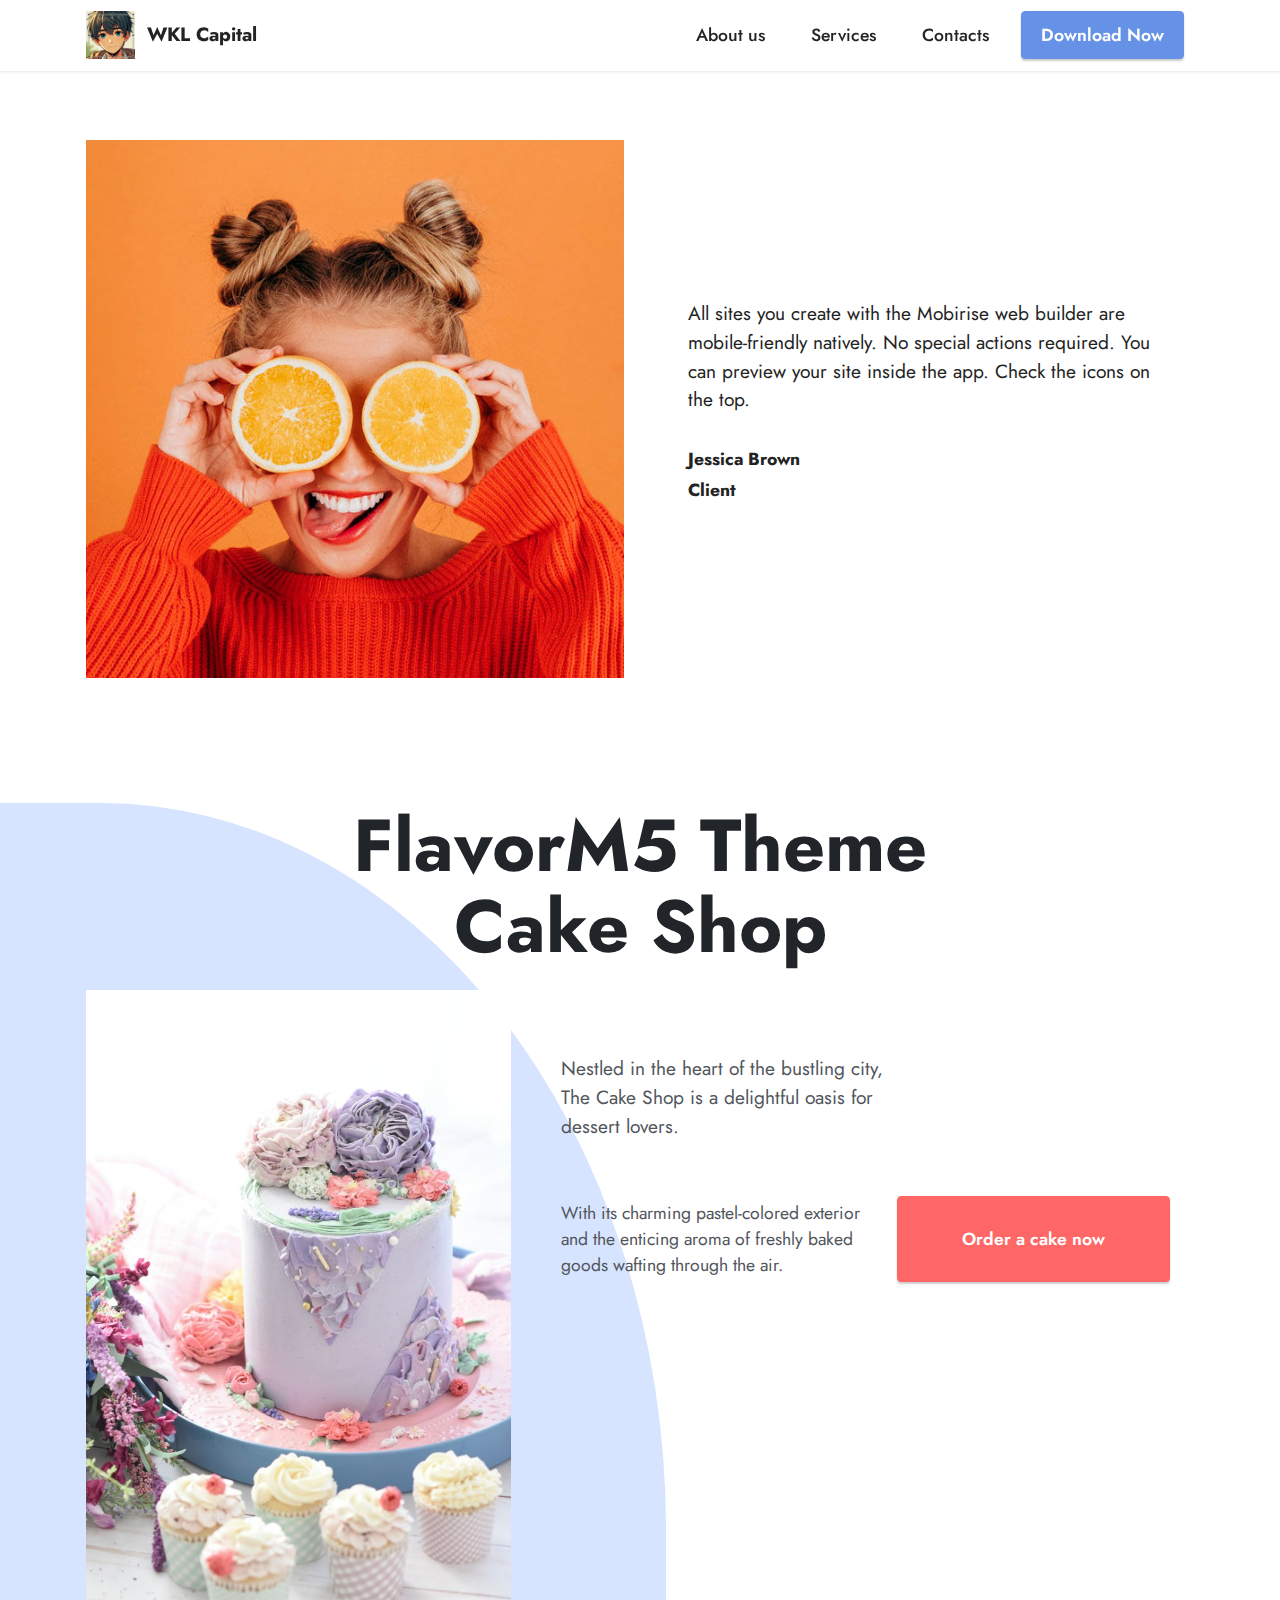
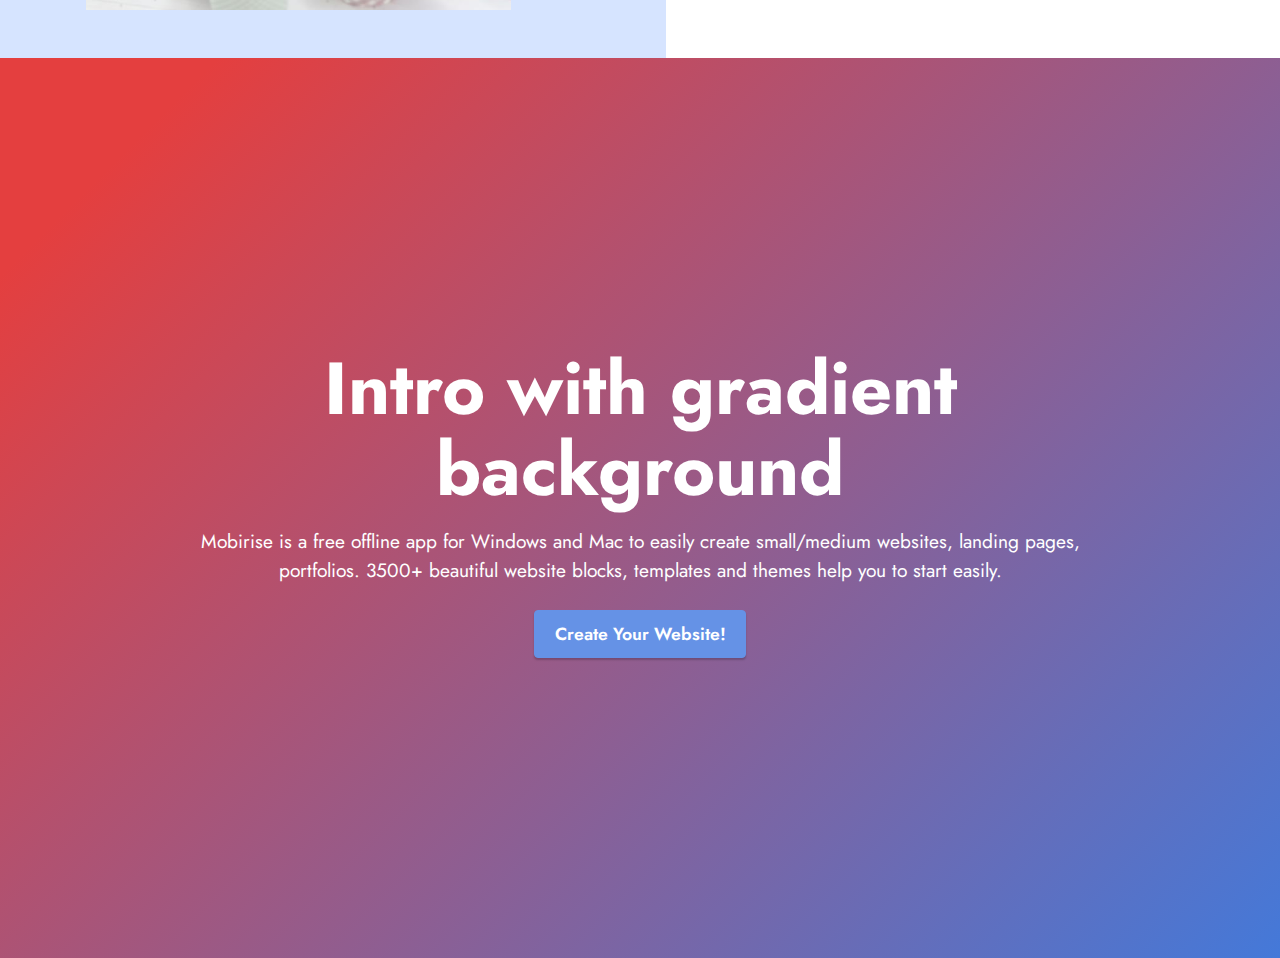
==== index.html @ d1f1a392 "1" ====
<!DOCTYPE html>
<html  >
<head>
  
  <meta charset="UTF-8">
  <meta http-equiv="X-UA-Compatible" content="IE=edge">
  
  <meta name="twitter:card" content="summary_large_image"/>
  <meta name="twitter:image:src" content="">
  <meta property="og:image" content="">
  <meta name="twitter:title" content="Home">
  <meta name="viewport" content="width=device-width, initial-scale=1, minimum-scale=1">
  <link rel="shortcut icon" href="assets/images/screenshot-2024-10-1.png" type="image/x-icon">
  <meta name="description" content="">
  
  
  <title>Home</title>
  <link rel="stylesheet" href="assets/bootstrap/css/bootstrap.min.css">
  <link rel="stylesheet" href="assets/bootstrap/css/bootstrap-grid.min.css">
  <link rel="stylesheet" href="assets/bootstrap/css/bootstrap-reboot.min.css">
  <link rel="stylesheet" href="assets/dropdown/css/style.css">
  <link rel="stylesheet" href="assets/socicon/css/styles.css">
  <link rel="stylesheet" href="assets/theme/css/style.css">
  <link rel="preload" href="https://fonts.googleapis.com/css2?family=Jost:ital,wght@0,400;0,700;1,400;1,700&display=swap&display=swap" as="style" onload="this.onload=null;this.rel='stylesheet'">
  <noscript><link rel="stylesheet" href="https://fonts.googleapis.com/css2?family=Jost:ital,wght@0,400;0,700;1,400;1,700&display=swap&display=swap"></noscript>
  <link rel="preload" as="style" href="assets/mobirise/css/mbr-additional.css"><link rel="stylesheet" href="assets/mobirise/css/mbr-additional.css" type="text/css">
  
  
  
  
</head>
<body>
  
  <section data-bs-version="5.1" class="menu menu2 cid-upV8DKZ3G0" once="menu" id="menu2-0">
    
    <nav class="navbar navbar-dropdown navbar-fixed-top navbar-expand-lg">
        <div class="container">
            <div class="navbar-brand">
                <span class="navbar-logo">
                    <a href="#">
                        <img src="assets/images/screenshot-2024-10-1.png" alt="" style="height: 3rem;">
                    </a>
                </span>
                <span class="navbar-caption-wrap"><a class="navbar-caption text-black display-7" href="#">WKL Capital</a></span>
            </div>
            <button class="navbar-toggler" type="button" data-toggle="collapse" data-bs-toggle="collapse" data-target="#navbarSupportedContent" data-bs-target="#navbarSupportedContent" aria-controls="navbarNavAltMarkup" aria-expanded="false" aria-label="Toggle navigation">
                <div class="hamburger">
                    <span></span>
                    <span></span>
                    <span></span>
                    <span></span>
                </div>
            </button>
            <div class="collapse navbar-collapse" id="navbarSupportedContent">
                <ul class="navbar-nav nav-dropdown" data-app-modern-menu="true"><li class="nav-item"><a class="nav-link link text-black display-4" href="#">
                            About us</a></li>
                    <li class="nav-item"><a class="nav-link link text-black display-4" href="#">
                            Services</a></li>
                    <li class="nav-item"><a class="nav-link link text-black display-4" href="#">Contacts</a>
                    </li></ul>
                
                <div class="navbar-buttons mbr-section-btn">
                    <a class="btn btn-primary display-4" href="#">
                        Download Now</a>
                </div>
            </div>
        </div>
    </nav>
</section>

<section data-bs-version="5.1" class="testimonials1 cid-upVezfwrgD" id="testimonials1-4">
    

    
    
    <div class="container">
        
        <div class="row align-items-center">
            <div class="col-12 col-md-6">
                <div class="image-wrapper">
                    <img src="assets/images/team2.jpg" alt="">
                </div>
            </div>
            <div class="col-12 col-md">
                <div class="text-wrapper">
                    <p class="mbr-text mbr-fonts-style mb-4 display-7">All sites you create with the Mobirise web builder are mobile-friendly natively. No special actions required. You can preview your site inside the app. Check the icons on the top.</p>
                    <p class="name mbr-fonts-style mb-1 display-4">
                        <strong>Jessica Brown</strong>
                    </p>
                    <p class="position mbr-fonts-style display-4">
                        <strong>Client</strong>
                    </p>
                </div>
            </div>
        </div>
    </div>
</section>

<section data-bs-version="5.1" class="header01 flavorm5 cid-upVeb6QSyB mbr-fullscreen" id="header01-3">
    

    
    

    <div class="container">
        <div class="row">
            <div class="col-12">
                <div class="title-wrapper">
                    <h1 class="mbr-section-title mbr-fonts-style display-1">
                        <strong>FlavorM5 Theme <br> Cake Shop</strong>
                    </h1>
                </div>
            </div>
            <div class="col-12 col-lg-5">
                <div class="image-wrapper">
                    <img src="assets/images/image18.jpg" alt="">
                </div>
            </div>
            <div class="col-12 col-lg-7">
                <div class="content-wrapper">
                    <div class="text-wrapper">
                        <p class="mbr-text mbr-fonts-style display-7">
                            Nestled in the heart of the bustling city, The Cake Shop is a delightful oasis for dessert
                            lovers.
                        </p>
                    </div>
                    <div class="desc-wrapper">
                        <p class="mbr-desc mbr-fonts-style display-4">
                            With its charming pastel-colored exterior and the enticing aroma of freshly baked goods
                            wafting through the air.
                        </p>
                        <div class="mbr-section-btn">
                            <a class="btn btn-secondary display-4" href="#">
								Order a cake now
                            </a>
                        </div>
                    </div>
                </div>
            </div>
        </div>
    </div>
	<div class="decor-wrap"></div>
</section>

<section data-bs-version="5.1" class="header18 cid-upV99sbDnP mbr-fullscreen" id="header18-2">

    

    
    

    <div class="align-center container">
        <div class="row justify-content-center">
            <div class="col-12 col-lg-10">
                <h1 class="mbr-section-title mbr-fonts-style mbr-white mb-3 display-1"><strong>Intro with gradient background</strong></h1>
                
                <p class="mbr-text mbr-fonts-style mbr-white display-7">
                    Mobirise is a free offline app for Windows and Mac to easily create small/medium websites, landing
                    pages, portfolios. 3500+ beautiful website blocks, templates and themes help you to start easily.
                </p>
                <div class="mbr-section-btn mt-3"><a class="btn btn-primary display-4" href="#">Create
                        Your Website!</a></div>
            </div>
        </div>
    </div>
</section>


<script src="assets/bootstrap/js/bootstrap.bundle.min.js"></script>
  <script src="assets/smoothscroll/smooth-scroll.js"></script>
  <script src="assets/ytplayer/index.js"></script>
  <script src="assets/dropdown/js/navbar-dropdown.js"></script>
  <script src="assets/theme/js/script.js"></script>
  
  
  
</body>
</html>
---- assets/dropdown/css/style.css ----
.navbar-dropdown {
  left: 0;
  padding: 0;
  position: absolute;
  right: 0;
  top: 0;
  transition: all 0.45s ease;
  z-index: 1030;
  background: #282828; }
  .navbar-dropdown .navbar-logo {
    margin-right: 0.8rem;
    transition: margin 0.3s ease-in-out;
    vertical-align: middle; }
    .navbar-dropdown .navbar-logo img {
      height: 3.125rem;
      transition: all 0.3s ease-in-out; }
    .navbar-dropdown .navbar-logo.mbr-iconfont {
      font-size: 3.125rem;
      line-height: 3.125rem; }
  .navbar-dropdown .navbar-caption {
    font-weight: 700;
    white-space: normal;
    vertical-align: -4px;
    line-height: 3.125rem !important; }
    .navbar-dropdown .navbar-caption, .navbar-dropdown .navbar-caption:hover {
      color: inherit;
      text-decoration: none; }
  .navbar-dropdown .mbr-iconfont + .navbar-caption {
    vertical-align: -1px; }
  .navbar-dropdown.navbar-fixed-top {
    position: fixed; }
  .navbar-dropdown .navbar-brand span {
    vertical-align: -4px; }
  .navbar-dropdown.bg-color.transparent {
    background: none; }
  .navbar-dropdown.navbar-short .navbar-brand {
    padding: 0.625rem 0; }
    .navbar-dropdown.navbar-short .navbar-brand span {
      vertical-align: -1px; }
  .navbar-dropdown.navbar-short .navbar-caption {
    line-height: 2.375rem !important;
    vertical-align: -2px; }
  .navbar-dropdown.navbar-short .navbar-logo {
    margin-right: 0.5rem; }
    .navbar-dropdown.navbar-short .navbar-logo img {
      height: 2.375rem; }
    .navbar-dropdown.navbar-short .navbar-logo.mbr-iconfont {
      font-size: 2.375rem;
      line-height: 2.375rem; }
  .navbar-dropdown.navbar-short .mbr-table-cell {
    height: 3.625rem; }
  .navbar-dropdown .navbar-close {
    left: 0.6875rem;
    position: fixed;
    top: 0.75rem;
    z-index: 1000; }
  .navbar-dropdown .hamburger-icon {
    content: "";
    display: inline-block;
    vertical-align: middle;
    width: 16px;
    -webkit-box-shadow: 0 -6px 0 1px #282828,0 0 0 1px #282828,0 6px 0 1px #282828;
    -moz-box-shadow: 0 -6px 0 1px #282828,0 0 0 1px #282828,0 6px 0 1px #282828;
    box-shadow: 0 -6px 0 1px #282828,0 0 0 1px #282828,0 6px 0 1px #282828; }

.dropdown-menu .dropdown-toggle[data-toggle="dropdown-submenu"]::after {
  border-bottom: 0.35em solid transparent;
  border-left: 0.35em solid;
  border-right: 0;
  border-top: 0.35em solid transparent;
  margin-left: 0.3rem; }

.dropdown-menu .dropdown-item:focus {
  outline: 0; }

.nav-dropdown {
  font-size: 0.75rem;
  font-weight: 500;
  height: auto !important; }
  .nav-dropdown .nav-btn {
    padding-left: 1rem; }
  .nav-dropdown .link {
    margin: .667em 1.667em;
    font-weight: 500;
    padding: 0;
    transition: color .2s ease-in-out; }
    .nav-dropdown .link.dropdown-toggle {
      margin-right: 2.583em; }
      .nav-dropdown .link.dropdown-toggle::after {
        margin-left: .25rem;
        border-top: 0.35em solid;
        border-right: 0.35em solid transparent;
        border-left: 0.35em solid transparent;
        border-bottom: 0; }
      .nav-dropdown .link.dropdown-toggle[aria-expanded="true"] {
        margin: 0;
        padding: 0.667em 3.263em  0.667em 1.667em; }
  .nav-dropdown .link::after,
  .nav-dropdown .dropdown-item::after {
    color: inherit; }
  .nav-dropdown .btn {
    font-size: 0.75rem;
    font-weight: 700;
    letter-spacing: 0;
    margin-bottom: 0;
    padding-left: 1.25rem;
    padding-right: 1.25rem; }
  .nav-dropdown .dropdown-menu {
    border-radius: 0;
    border: 0;
    left: 0;
    margin: 0;
    padding-bottom: 1.25rem;
    padding-top: 1.25rem;
    position: relative; }
  .nav-dropdown .dropdown-submenu {
    margin-left: 0.125rem;
    top: 0; }
  .nav-dropdown .dropdown-item {
    font-weight: 500;
    line-height: 2;
    padding: 0.3846em 4.615em 0.3846em 1.5385em;
    position: relative;
    transition: color .2s ease-in-out, background-color .2s ease-in-out; }
    .nav-dropdown .dropdown-item::after {
      margin-top: -0.3077em;
      position: absolute;
      right: 1.1538em;
      top: 50%; }
    .nav-dropdown .dropdown-item:focus, .nav-dropdown .dropdown-item:hover {
      background: none; }

@media (max-width: 767px) {
  .nav-dropdown.navbar-toggleable-sm {
    bottom: 0;
    display: none;
    left: 0;
    overflow-x: hidden;
    position: fixed;
    top: 0;
    transform: translateX(-100%);
    -ms-transform: translateX(-100%);
    -webkit-transform: translateX(-100%);
    width: 18.75rem;
    z-index: 999; } }
.nav-dropdown.navbar-toggleable-xl {
  bottom: 0;
  display: none;
  left: 0;
  overflow-x: hidden;
  position: fixed;
  top: 0;
  transform: translateX(-100%);
  -ms-transform: translateX(-100%);
  -webkit-transform: translateX(-100%);
  width: 18.75rem;
  z-index: 999; }

.nav-dropdown-sm {
  display: block !important;
  overflow-x: hidden;
  overflow: auto;
  padding-top: 3.875rem; }
  .nav-dropdown-sm::after {
    content: "";
    display: block;
    height: 3rem;
    width: 100%; }
  .nav-dropdown-sm.collapse.in ~ .navbar-close {
    display: block !important; }
  .nav-dropdown-sm.collapsing, .nav-dropdown-sm.collapse.in {
    transform: translateX(0);
    -ms-transform: translateX(0);
    -webkit-transform: translateX(0);
    transition: all 0.25s ease-out;
    -webkit-transition: all 0.25s ease-out;
    background: #282828; }
  .nav-dropdown-sm.collapsing[aria-expanded="false"] {
    transform: translateX(-100%);
    -ms-transform: translateX(-100%);
    -webkit-transform: translateX(-100%); }
  .nav-dropdown-sm .nav-item {
    display: block;
    margin-left: 0 !important;
    padding-left: 0; }
  .nav-dropdown-sm .link,
  .nav-dropdown-sm .dropdown-item {
    border-top: 1px dotted rgba(255, 255, 255, 0.1);
    font-size: 0.8125rem;
    line-height: 1.6;
    margin: 0 !important;
    padding: 0.875rem 2.4rem 0.875rem 1.5625rem !important;
    position: relative;
    white-space: normal; }
    .nav-dropdown-sm .link:focus, .nav-dropdown-sm .link:hover,
    .nav-dropdown-sm .dropdown-item:focus,
    .nav-dropdown-sm .dropdown-item:hover {
      background: rgba(0, 0, 0, 0.2) !important;
      color: #c0a375; }
  .nav-dropdown-sm .nav-btn {
    position: relative;
    padding: 1.5625rem 1.5625rem 0 1.5625rem; }
    .nav-dropdown-sm .nav-btn::before {
      border-top: 1px dotted rgba(255, 255, 255, 0.1);
      content: "";
      left: 0;
      position: absolute;
      top: 0;
      width: 100%; }
    .nav-dropdown-sm .nav-btn + .nav-btn {
      padding-top: 0.625rem; }
      .nav-dropdown-sm .nav-btn + .nav-btn::before {
        display: none; }
  .nav-dropdown-sm .btn {
    padding: 0.625rem 0; }
  .nav-dropdown-sm .dropdown-toggle[data-toggle="dropdown-submenu"]::after {
    margin-left: .25rem;
    border-top: 0.35em solid;
    border-right: 0.35em solid transparent;
    border-left: 0.35em solid transparent;
    border-bottom: 0; }
  .nav-dropdown-sm .dropdown-toggle[data-toggle="dropdown-submenu"][aria-expanded="true"]::after {
    border-top: 0;
    border-right: 0.35em solid transparent;
    border-left: 0.35em solid transparent;
    border-bottom: 0.35em solid; }
  .nav-dropdown-sm .dropdown-menu {
    margin: 0;
    padding: 0;
    position: relative;
    top: 0;
    left: 0;
    width: 100%;
    border: 0;
    float: none;
    border-radius: 0;
    background: none; }
  .nav-dropdown-sm .dropdown-submenu {
    left: 100%;
    margin-left: 0.125rem;
    margin-top: -1.25rem;
    top: 0; }

.navbar-toggleable-sm .nav-dropdown .dropdown-menu {
  position: absolute; }

.navbar-toggleable-sm .nav-dropdown .dropdown-submenu {
  left: 100%;
  margin-left: 0.125rem;
  margin-top: -1.25rem;
  top: 0; }

.navbar-toggleable-sm.opened .nav-dropdown .dropdown-menu {
  position: relative; }

.navbar-toggleable-sm.opened .nav-dropdown .dropdown-submenu {
  left: 0;
  margin-left: 00rem;
  margin-top: 0rem;
  top: 0; }

.is-builder .nav-dropdown.collapsing {
  transition: none !important; }
---- assets/socicon/css/styles.css ----
@charset "UTF-8";

@font-face {
  font-family: 'Socicon';
  src:  url('../fonts/socicon.eot');
  src:  url('../fonts/socicon.eot?#iefix') format('embedded-opentype'),
    url('../fonts/socicon.woff2') format('woff2'),
    url('../fonts/socicon.ttf') format('truetype'),
    url('../fonts/socicon.woff') format('woff'),
    url('../fonts/socicon.svg#socicon') format('svg');
  font-weight: normal;
  font-style: normal;
  font-display: swap;
}

[data-icon]:before {
  font-family: "socicon" !important;
  content: attr(data-icon);
  font-style: normal !important;
  font-weight: normal !important;
  font-variant: normal !important;
  text-transform: none !important;
  speak: none;
  line-height: 1;
  -webkit-font-smoothing: antialiased;
  -moz-osx-font-smoothing: grayscale;
}

[class^="socicon-"], [class*=" socicon-"] {
  /* use !important to prevent issues with browser extensions that change fonts */
  font-family: 'Socicon' !important;
  speak: none;
  font-style: normal;
  font-weight: normal;
  font-variant: normal;
  text-transform: none;
  line-height: 1;

  /* Better Font Rendering =========== */
  -webkit-font-smoothing: antialiased;
  -moz-osx-font-smoothing: grayscale;
}

.socicon-eitaa:before {
  content: "\e97c";
}
.socicon-soroush:before {
  content: "\e97d";
}
.socicon-bale:before {
  content: "\e97e";
}
.socicon-zazzle:before {
  content: "\e97b";
}
.socicon-society6:before {
  content: "\e97a";
}
.socicon-redbubble:before {
  content: "\e979";
}
.socicon-avvo:before {
  content: "\e978";
}
.socicon-stitcher:before {
  content: "\e977";
}
.socicon-googlehangouts:before {
  content: "\e974";
}
.socicon-dlive:before {
  content: "\e975";
}
.socicon-vsco:before {
  content: "\e976";
}
.socicon-flipboard:before {
  content: "\e973";
}
.socicon-ubuntu:before {
  content: "\e958";
}
.socicon-artstation:before {
  content: "\e959";
}
.socicon-invision:before {
  content: "\e95a";
}
.socicon-torial:before {
  content: "\e95b";
}
.socicon-collectorz:before {
  content: "\e95c";
}
.socicon-seenthis:before {
  content: "\e95d";
}
.socicon-googleplaymusic:before {
  content: "\e95e";
}
.socicon-debian:before {
  content: "\e95f";
}
.socicon-filmfreeway:before {
  content: "\e960";
}
.socicon-gnome:before {
  content: "\e961";
}
.socicon-itchio:before {
  content: "\e962";
}
.socicon-jamendo:before {
  content: "\e963";
}
.socicon-mix:before {
  content: "\e964";
}
.socicon-sharepoint:before {
  content: "\e965";
}
.socicon-tinder:before {
  content: "\e966";
}
.socicon-windguru:before {
  content: "\e967";
}
.socicon-cdbaby:before {
  content: "\e968";
}
.socicon-elementaryos:before {
  content: "\e969";
}
.socicon-stage32:before {
  content: "\e96a";
}
.socicon-tiktok:before {
  content: "\e96b";
}
.socicon-gitter:before {
  content: "\e96c";
}
.socicon-letterboxd:before {
  content: "\e96d";
}
.socicon-threema:before {
  content: "\e96e";
}
.socicon-splice:before {
  content: "\e96f";
}
.socicon-metapop:before {
  content: "\e970";
}
.socicon-naver:before {
  content: "\e971";
}
.socicon-remote:before {
  content: "\e972";
}
.socicon-internet:before {
  content: "\e957";
}
.socicon-moddb:before {
  content: "\e94b";
}
.socicon-indiedb:before {
  content: "\e94c";
}
.socicon-traxsource:before {
  content: "\e94d";
}
.socicon-gamefor:before {
  content: "\e94e";
}
.socicon-pixiv:before {
  content: "\e94f";
}
.socicon-myanimelist:before {
  content: "\e950";
}
.socicon-blackberry:before {
  content: "\e951";
}
.socicon-wickr:before {
  content: "\e952";
}
.socicon-spip:before {
  content: "\e953";
}
.socicon-napster:before {
  content: "\e954";
}
.socicon-beatport:before {
  content: "\e955";
}
.socicon-hackerone:before {
  content: "\e956";
}
.socicon-hackernews:before {
  content: "\e946";
}
.socicon-smashwords:before {
  content: "\e947";
}
.socicon-kobo:before {
  content: "\e948";
}
.socicon-bookbub:before {
  content: "\e949";
}
.socicon-mailru:before {
  content: "\e94a";
}
.socicon-gitlab:before {
  content: "\e945";
}
.socicon-instructables:before {
  content: "\e944";
}
.socicon-portfolio:before {
  content: "\e943";
}
.socicon-codered:before {
  content: "\e940";
}
.socicon-origin:before {
  content: "\e941";
}
.socicon-nextdoor:before {
  content: "\e942";
}
.socicon-udemy:before {
  content: "\e93f";
}
.socicon-livemaster:before {
  content: "\e93e";
}
.socicon-crunchbase:before {
  content: "\e93b";
}
.socicon-homefy:before {
  content: "\e93c";
}
.socicon-calendly:before {
  content: "\e93d";
}
.socicon-realtor:before {
  content: "\e90f";
}
.socicon-tidal:before {
  content: "\e910";
}
.socicon-qobuz:before {
  content: "\e911";
}
.socicon-natgeo:before {
  content: "\e912";
}
.socicon-mastodon:before {
  content: "\e913";
}
.socicon-unsplash:before {
  content: "\e914";
}
.socicon-homeadvisor:before {
  content: "\e915";
}
.socicon-angieslist:before {
  content: "\e916";
}
.socicon-codepen:before {
  content: "\e917";
}
.socicon-slack:before {
  content: "\e918";
}
.socicon-openaigym:before {
  content: "\e919";
}
.socicon-logmein:before {
  content: "\e91a";
}
.socicon-fiverr:before {
  content: "\e91b";
}
.socicon-gotomeeting:before {
  content: "\e91c";
}
.socicon-aliexpress:before {
  content: "\e91d";
}
.socicon-guru:before {
  content: "\e91e";
}
.socicon-appstore:before {
  content: "\e91f";
}
.socicon-homes:before {
  content: "\e920";
}
.socicon-zoom:before {
  content: "\e921";
}
.socicon-alibaba:before {
  content: "\e922";
}
.socicon-craigslist:before {
  content: "\e923";
}
.socicon-wix:before {
  content: "\e924";
}
.socicon-redfin:before {
  content: "\e925";
}
.socicon-googlecalendar:before {
  content: "\e926";
}
.socicon-shopify:before {
  content: "\e927";
}
.socicon-freelancer:before {
  content: "\e928";
}
.socicon-seedrs:before {
  content: "\e929";
}
.socicon-bing:before {
  content: "\e92a";
}
.socicon-doodle:before {
  content: "\e92b";
}
.socicon-bonanza:before {
  content: "\e92c";
}
.socicon-squarespace:before {
  content: "\e92d";
}
.socicon-toptal:before {
  content: "\e92e";
}
.socicon-gust:before {
  content: "\e92f";
}
.socicon-ask:before {
  content: "\e930";
}
.socicon-trulia:before {
  content: "\e931";
}
.socicon-loomly:before {
  content: "\e932";
}
.socicon-ghost:before {
  content: "\e933";
}
.socicon-upwork:before {
  content: "\e934";
}
.socicon-fundable:before {
  content: "\e935";
}
.socicon-booking:before {
  content: "\e936";
}
.socicon-googlemaps:before {
  content: "\e937";
}
.socicon-zillow:before {
  content: "\e938";
}
.socicon-niconico:before {
  content: "\e939";
}
.socicon-toneden:before {
  content: "\e93a";
}
.socicon-augment:before {
  content: "\e908";
}
.socicon-bitbucket:before {
  content: "\e909";
}
.socicon-fyuse:before {
  content: "\e90a";
}
.socicon-yt-gaming:before {
  content: "\e90b";
}
.socicon-sketchfab:before {
  content: "\e90c";
}
.socicon-mobcrush:before {
  content: "\e90d";
}
.socicon-microsoft:before {
  content: "\e90e";
}
.socicon-pandora:before {
  content: "\e907";
}
.socicon-messenger:before {
  content: "\e906";
}
.socicon-gamewisp:before {
  content: "\e905";
}
.socicon-bloglovin:before {
  content: "\e904";
}
.socicon-tunein:before {
  content: "\e903";
}
.socicon-gamejolt:before {
  content: "\e901";
}
.socicon-trello:before {
  content: "\e902";
}
.socicon-spreadshirt:before {
  content: "\e900";
}
.socicon-500px:before {
  content: "\e000";
}
.socicon-8tracks:before {
  content: "\e001";
}
.socicon-airbnb:before {
  content: "\e002";
}
.socicon-alliance:before {
  content: "\e003";
}
.socicon-amazon:before {
  content: "\e004";
}
.socicon-amplement:before {
  content: "\e005";
}
.socicon-android:before {
  content: "\e006";
}
.socicon-angellist:before {
  content: "\e007";
}
.socicon-apple:before {
  content: "\e008";
}
.socicon-appnet:before {
  content: "\e009";
}
.socicon-baidu:before {
  content: "\e00a";
}
.socicon-bandcamp:before {
  content: "\e00b";
}
.socicon-battlenet:before {
  content: "\e00c";
}
.socicon-mixer:before {
  content: "\e00d";
}
.socicon-bebee:before {
  content: "\e00e";
}
.socicon-bebo:before {
  content: "\e00f";
}
.socicon-behance:before {
  content: "\e010";
}
.socicon-blizzard:before {
  content: "\e011";
}
.socicon-blogger:before {
  content: "\e012";
}
.socicon-buffer:before {
  content: "\e013";
}
.socicon-chrome:before {
  content: "\e014";
}
.socicon-coderwall:before {
  content: "\e015";
}
.socicon-curse:before {
  content: "\e016";
}
.socicon-dailymotion:before {
  content: "\e017";
}
.socicon-deezer:before {
  content: "\e018";
}
.socicon-delicious:before {
  content: "\e019";
}
.socicon-deviantart:before {
  content: "\e01a";
}
.socicon-diablo:before {
  content: "\e01b";
}
.socicon-digg:before {
  content: "\e01c";
}
.socicon-discord:before {
  content: "\e01d";
}
.socicon-disqus:before {
  content: "\e01e";
}
.socicon-douban:before {
  content: "\e01f";
}
.socicon-draugiem:before {
  content: "\e020";
}
.socicon-dribbble:before {
  content: "\e021";
}
.socicon-drupal:before {
  content: "\e022";
}
.socicon-ebay:before {
  content: "\e023";
}
.socicon-ello:before {
  content: "\e024";
}
.socicon-endomodo:before {
  content: "\e025";
}
.socicon-envato:before {
  content: "\e026";
}
.socicon-etsy:before {
  content: "\e027";
}
.socicon-facebook:before {
  content: "\e028";
}
.socicon-feedburner:before {
  content: "\e029";
}
.socicon-filmweb:before {
  content: "\e02a";
}
.socicon-firefox:before {
  content: "\e02b";
}
.socicon-flattr:before {
  content: "\e02c";
}
.socicon-flickr:before {
  content: "\e02d";
}
.socicon-formulr:before {
  content: "\e02e";
}
.socicon-forrst:before {
  content: "\e02f";
}
.socicon-foursquare:before {
  content: "\e030";
}
.socicon-friendfeed:before {
  content: "\e031";
}
.socicon-github:before {
  content: "\e032";
}
.socicon-goodreads:before {
  content: "\e033";
}
.socicon-google:before {
  content: "\e034";
}
.socicon-googlescholar:before {
  content: "\e035";
}
.socicon-googlegroups:before {
  content: "\e036";
}
.socicon-googlephotos:before {
  content: "\e037";
}
.socicon-googleplus:before {
  content: "\e038";
}
.socicon-grooveshark:before {
  content: "\e039";
}
.socicon-hackerrank:before {
  content: "\e03a";
}
.socicon-hearthstone:before {
  content: "\e03b";
}
.socicon-hellocoton:before {
  content: "\e03c";
}
.socicon-heroes:before {
  content: "\e03d";
}
.socicon-smashcast:before {
  content: "\e03e";
}
.socicon-horde:before {
  content: "\e03f";
}
.socicon-houzz:before {
  content: "\e040";
}
.socicon-icq:before {
  content: "\e041";
}
.socicon-identica:before {
  content: "\e042";
}
.socicon-imdb:before {
  content: "\e043";
}
.socicon-instagram:before {
  content: "\e044";
}
.socicon-issuu:before {
  content: "\e045";
}
.socicon-istock:before {
  content: "\e046";
}
.socicon-itunes:before {
  content: "\e047";
}
.socicon-keybase:before {
  content: "\e048";
}
.socicon-lanyrd:before {
  content: "\e049";
}
.socicon-lastfm:before {
  content: "\e04a";
}
.socicon-line:before {
  content: "\e04b";
}
.socicon-linkedin:before {
  content: "\e04c";
}
.socicon-livejournal:before {
  content: "\e04d";
}
.socicon-lyft:before {
  content: "\e04e";
}
.socicon-macos:before {
  content: "\e04f";
}
.socicon-mail:before {
  content: "\e050";
}
.socicon-medium:before {
  content: "\e051";
}
.socicon-meetup:before {
  content: "\e052";
}
.socicon-mixcloud:before {
  content: "\e053";
}
.socicon-modelmayhem:before {
  content: "\e054";
}
.socicon-mumble:before {
  content: "\e055";
}
.socicon-myspace:before {
  content: "\e056";
}
.socicon-newsvine:before {
  content: "\e057";
}
.socicon-nintendo:before {
  content: "\e058";
}
.socicon-npm:before {
  content: "\e059";
}
.socicon-odnoklassniki:before {
  content: "\e05a";
}
.socicon-openid:before {
  content: "\e05b";
}
.socicon-opera:before {
  content: "\e05c";
}
.socicon-outlook:before {
  content: "\e05d";
}
.socicon-overwatch:before {
  content: "\e05e";
}
.socicon-patreon:before {
  content: "\e05f";
}
.socicon-paypal:before {
  content: "\e060";
}
.socicon-periscope:before {
  content: "\e061";
}
.socicon-persona:before {
  content: "\e062";
}
.socicon-pinterest:before {
  content: "\e063";
}
.socicon-play:before {
  content: "\e064";
}
.socicon-player:before {
  content: "\e065";
}
.socicon-playstation:before {
  content: "\e066";
}
.socicon-pocket:before {
  content: "\e067";
}
.socicon-qq:before {
  content: "\e068";
}
.socicon-quora:before {
  content: "\e069";
}
.socicon-raidcall:before {
  content: "\e06a";
}
.socicon-ravelry:before {
  content: "\e06b";
}
.socicon-reddit:before {
  content: "\e06c";
}
.socicon-renren:before {
  content: "\e06d";
}
.socicon-researchgate:before {
  content: "\e06e";
}
.socicon-residentadvisor:before {
  content: "\e06f";
}
.socicon-reverbnation:before {
  content: "\e070";
}
.socicon-rss:before {
  content: "\e071";
}
.socicon-sharethis:before {
  content: "\e072";
}
.socicon-skype:before {
  content: "\e073";
}
.socicon-slideshare:before {
  content: "\e074";
}
.socicon-smugmug:before {
  content: "\e075";
}
.socicon-snapchat:before {
  content: "\e076";
}
.socicon-songkick:before {
  content: "\e077";
}
.socicon-soundcloud:before {
  content: "\e078";
}
.socicon-spotify:before {
  content: "\e079";
}
.socicon-stackexchange:before {
  content: "\e07a";
}
.socicon-stackoverflow:before {
  content: "\e07b";
}
.socicon-starcraft:before {
  content: "\e07c";
}
.socicon-stayfriends:before {
  content: "\e07d";
}
.socicon-steam:before {
  content: "\e07e";
}
.socicon-storehouse:before {
  content: "\e07f";
}
.socicon-strava:before {
  content: "\e080";
}
.socicon-streamjar:before {
  content: "\e081";
}
.socicon-stumbleupon:before {
  content: "\e082";
}
.socicon-swarm:before {
  content: "\e083";
}
.socicon-teamspeak:before {
  content: "\e084";
}
.socicon-teamviewer:before {
  content: "\e085";
}
.socicon-technorati:before {
  content: "\e086";
}
.socicon-telegram:before {
  content: "\e087";
}
.socicon-tripadvisor:before {
  content: "\e088";
}
.socicon-tripit:before {
  content: "\e089";
}
.socicon-triplej:before {
  content: "\e08a";
}
.socicon-tumblr:before {
  content: "\e08b";
}
.socicon-twitch:before {
  content: "\e08c";
}
.socicon-twitter:before {
  content: "\e08d";
}
.socicon-uber:before {
  content: "\e08e";
}
.socicon-ventrilo:before {
  content: "\e08f";
}
.socicon-viadeo:before {
  content: "\e090";
}
.socicon-viber:before {
  content: "\e091";
}
.socicon-viewbug:before {
  content: "\e092";
}
.socicon-vimeo:before {
  content: "\e093";
}
.socicon-vine:before {
  content: "\e094";
}
.socicon-vkontakte:before {
  content: "\e095";
}
.socicon-warcraft:before {
  content: "\e096";
}
.socicon-wechat:before {
  content: "\e097";
}
.socicon-weibo:before {
  content: "\e098";
}
.socicon-whatsapp:before {
  content: "\e099";
}
.socicon-wikipedia:before {
  content: "\e09a";
}
.socicon-windows:before {
  content: "\e09b";
}
.socicon-wordpress:before {
  content: "\e09c";
}
.socicon-wykop:before {
  content: "\e09d";
}
.socicon-xbox:before {
  content: "\e09e";
}
.socicon-xing:before {
  content: "\e09f";
}
.socicon-yahoo:before {
  content: "\e0a0";
}
.socicon-yammer:before {
  content: "\e0a1";
}
.socicon-yandex:before {
  content: "\e0a2";
}
.socicon-yelp:before {
  content: "\e0a3";
}
.socicon-younow:before {
  content: "\e0a4";
}
.socicon-youtube:before {
  content: "\e0a5";
}
.socicon-zapier:before {
  content: "\e0a6";
}
.socicon-zerply:before {
  content: "\e0a7";
}
.socicon-zomato:before {
  content: "\e0a8";
}
.socicon-zynga:before {
  content: "\e0a9";
}
---- assets/theme/css/style.css ----
@charset "UTF-8";
section {
  background-color: #ffffff;
}

body {
  font-style: normal;
  line-height: 1.5;
  font-weight: 400;
  color: #232323;
  position: relative;
}

button {
  background-color: transparent;
  border-color: transparent;
}

section,
.container,
.container-fluid {
  position: relative;
  word-wrap: break-word;
}

a.mbr-iconfont:hover {
  text-decoration: none;
}

.article .lead p,
.article .lead ul,
.article .lead ol,
.article .lead pre,
.article .lead blockquote {
  margin-bottom: 0;
}

a {
  font-style: normal;
  font-weight: 400;
  cursor: pointer;
}
a, a:hover {
  text-decoration: none;
}

.mbr-section-title {
  font-style: normal;
  line-height: 1.3;
}

.mbr-section-subtitle {
  line-height: 1.3;
}

.mbr-text {
  font-style: normal;
  line-height: 1.7;
}

h1,
h2,
h3,
h4,
h5,
h6,
.display-1,
.display-2,
.display-4,
.display-5,
.display-7,
span,
p,
a {
  line-height: 1;
  word-break: break-word;
  word-wrap: break-word;
  font-weight: 400;
}

b,
strong {
  font-weight: bold;
}

input:-webkit-autofill, input:-webkit-autofill:hover, input:-webkit-autofill:focus, input:-webkit-autofill:active {
  transition-delay: 9999s;
  -webkit-transition-property: background-color, color;
  transition-property: background-color, color;
}

textarea[type=hidden] {
  display: none;
}

section {
  background-position: 50% 50%;
  background-repeat: no-repeat;
  background-size: cover;
}
section .mbr-background-video,
section .mbr-background-video-preview {
  position: absolute;
  bottom: 0;
  left: 0;
  right: 0;
  top: 0;
}

.hidden {
  visibility: hidden;
}

.mbr-z-index20 {
  z-index: 20;
}

/*! Base colors */
.mbr-white {
  color: #ffffff;
}

.mbr-black {
  color: #111111;
}

.mbr-bg-white {
  background-color: #ffffff;
}

.mbr-bg-black {
  background-color: #000000;
}

/*! Text-aligns */
.align-left {
  text-align: left;
}

.align-center {
  text-align: center;
}

.align-right {
  text-align: right;
}

/*! Font-weight  */
.mbr-light {
  font-weight: 300;
}

.mbr-regular {
  font-weight: 400;
}

.mbr-semibold {
  font-weight: 500;
}

.mbr-bold {
  font-weight: 700;
}

/*! Media  */
.media-content {
  flex-basis: 100%;
}

.media-container-row {
  display: flex;
  flex-direction: row;
  flex-wrap: wrap;
  justify-content: center;
  align-content: center;
  align-items: start;
}
.media-container-row .media-size-item {
  width: 400px;
}

.media-container-column {
  display: flex;
  flex-direction: column;
  flex-wrap: wrap;
  justify-content: center;
  align-content: center;
  align-items: stretch;
}
.media-container-column > * {
  width: 100%;
}

@media (min-width: 992px) {
  .media-container-row {
    flex-wrap: nowrap;
  }
}
figure {
  margin-bottom: 0;
  overflow: hidden;
}

figure[mbr-media-size] {
  transition: width 0.1s;
}

img,
iframe {
  display: block;
  width: 100%;
}

.card {
  background-color: transparent;
  border: none;
}

.card-box {
  width: 100%;
}

.card-img {
  text-align: center;
  flex-shrink: 0;
  -webkit-flex-shrink: 0;
}

.media {
  max-width: 100%;
  margin: 0 auto;
}

.mbr-figure {
  align-self: center;
}

.media-container > div {
  max-width: 100%;
}

.mbr-figure img,
.card-img img {
  width: 100%;
}

@media (max-width: 991px) {
  .media-size-item {
    width: auto !important;
  }

  .media {
    width: auto;
  }

  .mbr-figure {
    width: 100% !important;
  }
}
/*! Buttons */
.mbr-section-btn {
  margin-left: -0.6rem;
  margin-right: -0.6rem;
  font-size: 0;
}

.btn {
  font-weight: 600;
  border-width: 1px;
  font-style: normal;
  margin: 0.6rem 0.6rem;
  white-space: normal;
  transition: all 0.2s ease-in-out;
  display: inline-flex;
  align-items: center;
  justify-content: center;
  word-break: break-word;
}

.btn-sm {
  font-weight: 600;
  letter-spacing: 0px;
  transition: all 0.3s ease-in-out;
}

.btn-md {
  font-weight: 600;
  letter-spacing: 0px;
  transition: all 0.3s ease-in-out;
}

.btn-lg {
  font-weight: 600;
  letter-spacing: 0px;
  transition: all 0.3s ease-in-out;
}

.btn-form {
  margin: 0;
}
.btn-form:hover {
  cursor: pointer;
}

nav .mbr-section-btn {
  margin-left: 0rem;
  margin-right: 0rem;
}

/*! Btn icon margin */
.btn .mbr-iconfont,
.btn.btn-sm .mbr-iconfont {
  order: 1;
  cursor: pointer;
  margin-left: 0.5rem;
  vertical-align: sub;
}

.btn.btn-md .mbr-iconfont,
.btn.btn-md .mbr-iconfont {
  margin-left: 0.8rem;
}

.mbr-regular {
  font-weight: 400;
}

.mbr-semibold {
  font-weight: 500;
}

.mbr-bold {
  font-weight: 700;
}

[type=submit] {
  -webkit-appearance: none;
}

/*! Full-screen */
.mbr-fullscreen .mbr-overlay {
  min-height: 100vh;
}

.mbr-fullscreen {
  display: flex;
  display: -moz-flex;
  display: -ms-flex;
  display: -o-flex;
  align-items: center;
  min-height: 100vh;
  padding-top: 3rem;
  padding-bottom: 3rem;
}

/*! Map */
.map {
  height: 25rem;
  position: relative;
}
.map iframe {
  width: 100%;
  height: 100%;
}

/*! Scroll to top arrow */
.mbr-arrow-up {
  bottom: 25px;
  right: 90px;
  position: fixed;
  text-align: right;
  z-index: 5000;
  color: #ffffff;
  font-size: 22px;
}

.mbr-arrow-up a {
  background: rgba(0, 0, 0, 0.2);
  border-radius: 50%;
  color: #fff;
  display: inline-block;
  height: 60px;
  width: 60px;
  border: 2px solid #fff;
  outline-style: none !important;
  position: relative;
  text-decoration: none;
  transition: all 0.3s ease-in-out;
  cursor: pointer;
  text-align: center;
}
.mbr-arrow-up a:hover {
  background-color: rgba(0, 0, 0, 0.4);
}
.mbr-arrow-up a i {
  line-height: 60px;
}

.mbr-arrow-up-icon {
  display: block;
  color: #fff;
}

.mbr-arrow-up-icon::before {
  content: "›";
  display: inline-block;
  font-family: serif;
  font-size: 22px;
  line-height: 1;
  font-style: normal;
  position: relative;
  top: 6px;
  left: -4px;
  transform: rotate(-90deg);
}

/*! Arrow Down */
.mbr-arrow {
  position: absolute;
  bottom: 45px;
  left: 50%;
  width: 60px;
  height: 60px;
  cursor: pointer;
  background-color: rgba(80, 80, 80, 0.5);
  border-radius: 50%;
  transform: translateX(-50%);
}
@media (max-width: 767px) {
  .mbr-arrow {
    display: none;
  }
}
.mbr-arrow > a {
  display: inline-block;
  text-decoration: none;
  outline-style: none;
  -webkit-animation: arrowdown 1.7s ease-in-out infinite;
          animation: arrowdown 1.7s ease-in-out infinite;
  color: #ffffff;
}
.mbr-arrow > a > i {
  position: absolute;
  top: -2px;
  left: 15px;
  font-size: 2rem;
}

#scrollToTop a i::before {
  content: "";
  position: absolute;
  display: block;
  border-bottom: 2.5px solid #fff;
  border-left: 2.5px solid #fff;
  width: 27.8%;
  height: 27.8%;
  left: 50%;
  top: 51%;
  transform: translateY(-30%) translateX(-50%) rotate(135deg);
}

@keyframes arrowdown {
  0% {
    transform: translateY(0px);
  }
  50% {
    transform: translateY(-5px);
  }
  100% {
    transform: translateY(0px);
  }
}
@-webkit-keyframes arrowdown {
  0% {
    transform: translateY(0px);
  }
  50% {
    transform: translateY(-5px);
  }
  100% {
    transform: translateY(0px);
  }
}
@media (max-width: 500px) {
  .mbr-arrow-up {
    left: 0;
    right: 0;
    text-align: center;
  }
}
/*Gradients animation*/
@keyframes gradient-animation {
  from {
    background-position: 0% 100%;
    -webkit-animation-timing-function: ease-in-out;
            animation-timing-function: ease-in-out;
  }
  to {
    background-position: 100% 0%;
    -webkit-animation-timing-function: ease-in-out;
            animation-timing-function: ease-in-out;
  }
}
@-webkit-keyframes gradient-animation {
  from {
    background-position: 0% 100%;
    -webkit-animation-timing-function: ease-in-out;
            animation-timing-function: ease-in-out;
  }
  to {
    background-position: 100% 0%;
    -webkit-animation-timing-function: ease-in-out;
            animation-timing-function: ease-in-out;
  }
}
.bg-gradient {
  background-size: 200% 200%;
  animation: gradient-animation 5s infinite alternate;
  -webkit-animation: gradient-animation 5s infinite alternate;
}

.menu .navbar-brand {
  display: -webkit-flex;
}
.menu .navbar-brand span {
  display: flex;
  display: -webkit-flex;
}
.menu .navbar-brand .navbar-caption-wrap {
  display: -webkit-flex;
}
.menu .navbar-brand .navbar-logo img {
  display: -webkit-flex;
  width: auto;
}
@media (min-width: 768px) and (max-width: 991px) {
  .menu .navbar-toggleable-sm .navbar-nav {
    display: -ms-flexbox;
  }
}
@media (max-width: 991px) {
  .menu .navbar-collapse {
    max-height: 93.5vh;
  }
  .menu .navbar-collapse.show {
    overflow: auto;
  }
}
@media (min-width: 992px) {
  .menu .navbar-nav.nav-dropdown {
    display: -webkit-flex;
  }
  .menu .navbar-toggleable-sm .navbar-collapse {
    display: -webkit-flex !important;
  }
  .menu .collapsed .navbar-collapse {
    max-height: 93.5vh;
  }
  .menu .collapsed .navbar-collapse.show {
    overflow: auto;
  }
}
@media (max-width: 767px) {
  .menu .navbar-collapse {
    max-height: 80vh;
  }
}

.nav-link .mbr-iconfont {
  margin-right: 0.5rem;
}

.navbar {
  display: -webkit-flex;
  -webkit-flex-wrap: wrap;
  -webkit-align-items: center;
  -webkit-justify-content: space-between;
}

.navbar-collapse {
  -webkit-flex-basis: 100%;
  -webkit-flex-grow: 1;
  -webkit-align-items: center;
}

.nav-dropdown .link {
  padding: 0.667em 1.667em !important;
  margin: 0 !important;
}

.nav {
  display: -webkit-flex;
  -webkit-flex-wrap: wrap;
}

.row {
  display: -webkit-flex;
  -webkit-flex-wrap: wrap;
}

.justify-content-center {
  -webkit-justify-content: center;
}

.form-inline {
  display: -webkit-flex;
}

.card-wrapper {
  -webkit-flex: 1;
}

.carousel-control {
  z-index: 10;
  display: -webkit-flex;
}

.carousel-controls {
  display: -webkit-flex;
}

.media {
  display: -webkit-flex;
}

.form-group:focus {
  outline: none;
}

.jq-selectbox__select {
  padding: 7px 0;
  position: relative;
}

.jq-selectbox__dropdown {
  overflow: hidden;
  border-radius: 10px;
  position: absolute;
  top: 100%;
  left: 0 !important;
  width: 100% !important;
}

.jq-selectbox__trigger-arrow {
  right: 0;
  transform: translateY(-50%);
}

.jq-selectbox li {
  padding: 1.07em 0.5em;
}

input[type=range] {
  padding-left: 0 !important;
  padding-right: 0 !important;
}

.modal-dialog,
.modal-content {
  height: 100%;
}

.modal-dialog .carousel-inner {
  height: calc(100vh - 1.75rem);
}
@media (max-width: 575px) {
  .modal-dialog .carousel-inner {
    height: calc(100vh - 1rem);
  }
}

.carousel-item {
  text-align: center;
}

.carousel-item img {
  margin: auto;
}

.navbar-toggler {
  align-self: flex-start;
  padding: 0.25rem 0.75rem;
  font-size: 1.25rem;
  line-height: 1;
  background: transparent;
  border: 1px solid transparent;
  border-radius: 0.25rem;
}

.navbar-toggler:focus,
.navbar-toggler:hover {
  text-decoration: none;
  box-shadow: none;
}

.navbar-toggler-icon {
  display: inline-block;
  width: 1.5em;
  height: 1.5em;
  vertical-align: middle;
  content: "";
  background: no-repeat center center;
  background-size: 100% 100%;
}

.navbar-toggler-left {
  position: absolute;
  left: 1rem;
}

.navbar-toggler-right {
  position: absolute;
  right: 1rem;
}

.card-img {
  width: auto;
}

.menu .navbar.collapsed:not(.beta-menu) {
  flex-direction: column;
}

.carousel-item.active,
.carousel-item-next,
.carousel-item-prev {
  display: flex;
}

.note-air-layout .dropup .dropdown-menu,
.note-air-layout .navbar-fixed-bottom .dropdown .dropdown-menu {
  bottom: initial !important;
}

html,
body {
  height: auto;
  min-height: 100vh;
}

.dropup .dropdown-toggle::after {
  display: none;
}

.form-asterisk {
  font-family: initial;
  position: absolute;
  top: -2px;
  font-weight: normal;
}

.form-control-label {
  position: relative;
  cursor: pointer;
  margin-bottom: 0.357em;
  padding: 0;
}

.alert {
  color: #ffffff;
  border-radius: 0;
  border: 0;
  font-size: 1.1rem;
  line-height: 1.5;
  margin-bottom: 1.875rem;
  padding: 1.25rem;
  position: relative;
  text-align: center;
}
.alert.alert-form::after {
  background-color: inherit;
  bottom: -7px;
  content: "";
  display: block;
  height: 14px;
  left: 50%;
  margin-left: -7px;
  position: absolute;
  transform: rotate(45deg);
  width: 14px;
}

.form-control {
  background-color: #ffffff;
  background-clip: border-box;
  color: #232323;
  line-height: 1rem !important;
  height: auto;
  padding: 0.6rem 1.2rem;
  transition: border-color 0.25s ease 0s;
  border: 1px solid transparent !important;
  border-radius: 4px;
  box-shadow: rgba(0, 0, 0, 0.07) 0px 1px 1px 0px, rgba(0, 0, 0, 0.07) 0px 1px 3px 0px, rgba(0, 0, 0, 0.03) 0px 0px 0px 1px;
}
.form-active .form-control:invalid {
  border-color: red;
}

form .row {
  margin-left: -0.6rem;
  margin-right: -0.6rem;
}
form .row [class*=col] {
  padding-left: 0.6rem;
  padding-right: 0.6rem;
}

form .mbr-section-btn {
  margin: 0;
  padding-left: 0.6rem;
  padding-right: 0.6rem;
}

form .btn {
  display: flex;
  padding: 0.6rem 1.2rem;
  margin: 0;
}

form .form-check-input {
  margin-top: 0.5;
}

textarea.form-control {
  line-height: 1.5rem !important;
}

.form-group {
  margin-bottom: 1.2rem;
}

.form-control,
form .btn {
  min-height: 48px;
}

.gdpr-block label span.textGDPR input[name=gdpr] {
  top: 7px;
}

.form-control:focus {
  box-shadow: none;
}

:focus {
  outline: none;
}

.mbr-overlay {
  background-color: #000;
  bottom: 0;
  left: 0;
  opacity: 0.5;
  position: absolute;
  right: 0;
  top: 0;
  z-index: 0;
  pointer-events: none;
}

blockquote {
  font-style: italic;
  padding: 3rem;
  font-size: 1.09rem;
  position: relative;
  border-left: 3px solid;
}

ul,
ol,
pre,
blockquote {
  margin-bottom: 2.3125rem;
}

.mt-4 {
  margin-top: 2rem !important;
}

.mb-4 {
  margin-bottom: 2rem !important;
}

@media (min-width: 992px) {
  .container {
    padding-left: 16px;
    padding-right: 16px;
  }

  .row {
    margin-left: -16px;
    margin-right: -16px;
  }
  .row > [class*=col] {
    padding-left: 16px;
    padding-right: 16px;
  }
}
@media (min-width: 768px) {
  .container-fluid {
    padding-left: 32px;
    padding-right: 32px;
  }
}
@media (min-width: 768px) and (max-width: 991px) {
  .mbr-container {
    padding-left: 32px;
    padding-right: 32px;
  }
}
@media (max-width: 767px) {
  .mbr-container {
    padding-left: 16px;
    padding-right: 16px;
  }
}
.card-wrapper,
.item-wrapper {
  overflow: hidden;
}

.app-video-wrapper > img {
  opacity: 1;
}

.item {
  position: relative;
}

.dropdown-menu .dropdown-menu {
  left: 100%;
}

.dropdown-item + .dropdown-menu {
  display: none;
}

.dropdown-item:hover + .dropdown-menu,
.dropdown-menu:hover {
  display: block;
}

@media (min-aspect-ratio: 16/9) {
  .mbr-video-foreground {
    height: 300% !important;
    top: -100% !important;
  }
}
@media (max-aspect-ratio: 16/9) {
  .mbr-video-foreground {
    width: 300% !important;
    left: -100% !important;
  }
}
---- assets/mobirise/css/mbr-additional.css ----
body {
  font-family: Jost;
}
.display-1 {
  font-family: 'Jost', sans-serif;
  font-size: 4.6rem;
  line-height: 1.1;
}
.display-1 > .mbr-iconfont {
  font-size: 5.75rem;
}
.display-2 {
  font-family: 'Jost', sans-serif;
  font-size: 3rem;
  line-height: 1.1;
}
.display-2 > .mbr-iconfont {
  font-size: 3.75rem;
}
.display-4 {
  font-family: 'Jost', sans-serif;
  font-size: 1.1rem;
  line-height: 1.5;
}
.display-4 > .mbr-iconfont {
  font-size: 1.375rem;
}
.display-5 {
  font-family: 'Jost', sans-serif;
  font-size: 2rem;
  line-height: 1.5;
}
.display-5 > .mbr-iconfont {
  font-size: 2.5rem;
}
.display-7 {
  font-family: 'Jost', sans-serif;
  font-size: 1.2rem;
  line-height: 1.5;
}
.display-7 > .mbr-iconfont {
  font-size: 1.5rem;
}
/* ---- Fluid typography for mobile devices ---- */
/* 1.4 - font scale ratio ( bootstrap == 1.42857 ) */
/* 100vw - current viewport width */
/* (48 - 20)  48 == 48rem == 768px, 20 == 20rem == 320px(minimal supported viewport) */
/* 0.65 - min scale variable, may vary */
@media (max-width: 992px) {
  .display-1 {
    font-size: 3.68rem;
  }
}
@media (max-width: 768px) {
  .display-1 {
    font-size: 3.22rem;
    font-size: calc( 2.26rem + (4.6 - 2.26) * ((100vw - 20rem) / (48 - 20)));
    line-height: calc( 1.1 * (2.26rem + (4.6 - 2.26) * ((100vw - 20rem) / (48 - 20))));
  }
  .display-2 {
    font-size: 2.4rem;
    font-size: calc( 1.7rem + (3 - 1.7) * ((100vw - 20rem) / (48 - 20)));
    line-height: calc( 1.3 * (1.7rem + (3 - 1.7) * ((100vw - 20rem) / (48 - 20))));
  }
  .display-4 {
    font-size: 0.88rem;
    font-size: calc( 1.0350000000000001rem + (1.1 - 1.0350000000000001) * ((100vw - 20rem) / (48 - 20)));
    line-height: calc( 1.4 * (1.0350000000000001rem + (1.1 - 1.0350000000000001) * ((100vw - 20rem) / (48 - 20))));
  }
  .display-5 {
    font-size: 1.6rem;
    font-size: calc( 1.35rem + (2 - 1.35) * ((100vw - 20rem) / (48 - 20)));
    line-height: calc( 1.4 * (1.35rem + (2 - 1.35) * ((100vw - 20rem) / (48 - 20))));
  }
  .display-7 {
    font-size: 0.96rem;
    font-size: calc( 1.07rem + (1.2 - 1.07) * ((100vw - 20rem) / (48 - 20)));
    line-height: calc( 1.4 * (1.07rem + (1.2 - 1.07) * ((100vw - 20rem) / (48 - 20))));
  }
}
/* Buttons */
.btn {
  padding: 0.6rem 1.2rem;
  border-radius: 4px;
}
.btn-sm {
  padding: 0.6rem 1.2rem;
  border-radius: 4px;
}
.btn-md {
  padding: 0.6rem 1.2rem;
  border-radius: 4px;
}
.btn-lg {
  padding: 1rem 2.6rem;
  border-radius: 4px;
}
.bg-primary {
  background-color: #6592e6 !important;
}
.bg-success {
  background-color: #40b0bf !important;
}
.bg-info {
  background-color: #47b5ed !important;
}
.bg-warning {
  background-color: #ffe161 !important;
}
.bg-danger {
  background-color: #ff9966 !important;
}
.btn-primary,
.btn-primary:active {
  background-color: #6592e6 !important;
  border-color: #6592e6 !important;
  color: #ffffff !important;
  box-shadow: 0 2px 2px 0 rgba(0, 0, 0, 0.2);
}
.btn-primary:hover,
.btn-primary:focus,
.btn-primary.focus,
.btn-primary.active {
  color: #ffffff !important;
  background-color: #2260d2 !important;
  border-color: #2260d2 !important;
  box-shadow: 0 2px 5px 0 rgba(0, 0, 0, 0.2);
}
.btn-primary.disabled,
.btn-primary:disabled {
  color: #ffffff !important;
  background-color: #2260d2 !important;
  border-color: #2260d2 !important;
}
.btn-secondary,
.btn-secondary:active {
  background-color: #ff6666 !important;
  border-color: #ff6666 !important;
  color: #ffffff !important;
  box-shadow: 0 2px 2px 0 rgba(0, 0, 0, 0.2);
}
.btn-secondary:hover,
.btn-secondary:focus,
.btn-secondary.focus,
.btn-secondary.active {
  color: #ffffff !important;
  background-color: #ff0f0f !important;
  border-color: #ff0f0f !important;
  box-shadow: 0 2px 5px 0 rgba(0, 0, 0, 0.2);
}
.btn-secondary.disabled,
.btn-secondary:disabled {
  color: #ffffff !important;
  background-color: #ff0f0f !important;
  border-color: #ff0f0f !important;
}
.btn-info,
.btn-info:active {
  background-color: #47b5ed !important;
  border-color: #47b5ed !important;
  color: #ffffff !important;
  box-shadow: 0 2px 2px 0 rgba(0, 0, 0, 0.2);
}
.btn-info:hover,
.btn-info:focus,
.btn-info.focus,
.btn-info.active {
  color: #ffffff !important;
  background-color: #148cca !important;
  border-color: #148cca !important;
  box-shadow: 0 2px 5px 0 rgba(0, 0, 0, 0.2);
}
.btn-info.disabled,
.btn-info:disabled {
  color: #ffffff !important;
  background-color: #148cca !important;
  border-color: #148cca !important;
}
.btn-success,
.btn-success:active {
  background-color: #40b0bf !important;
  border-color: #40b0bf !important;
  color: #ffffff !important;
  box-shadow: 0 2px 2px 0 rgba(0, 0, 0, 0.2);
}
.btn-success:hover,
.btn-success:focus,
.btn-success.focus,
.btn-success.active {
  color: #ffffff !important;
  background-color: #2a747e !important;
  border-color: #2a747e !important;
  box-shadow: 0 2px 5px 0 rgba(0, 0, 0, 0.2);
}
.btn-success.disabled,
.btn-success:disabled {
  color: #ffffff !important;
  background-color: #2a747e !important;
  border-color: #2a747e !important;
}
.btn-warning,
.btn-warning:active {
  background-color: #ffe161 !important;
  border-color: #ffe161 !important;
  color: #614f00 !important;
  box-shadow: 0 2px 2px 0 rgba(0, 0, 0, 0.2);
}
.btn-warning:hover,
.btn-warning:focus,
.btn-warning.focus,
.btn-warning.active {
  color: #0a0800 !important;
  background-color: #ffd10a !important;
  border-color: #ffd10a !important;
  box-shadow: 0 2px 5px 0 rgba(0, 0, 0, 0.2);
}
.btn-warning.disabled,
.btn-warning:disabled {
  color: #614f00 !important;
  background-color: #ffd10a !important;
  border-color: #ffd10a !important;
}
.btn-danger,
.btn-danger:active {
  background-color: #ff9966 !important;
  border-color: #ff9966 !important;
  color: #ffffff !important;
  box-shadow: 0 2px 2px 0 rgba(0, 0, 0, 0.2);
}
.btn-danger:hover,
.btn-danger:focus,
.btn-danger.focus,
.btn-danger.active {
  color: #ffffff !important;
  background-color: #ff5f0f !important;
  border-color: #ff5f0f !important;
  box-shadow: 0 2px 5px 0 rgba(0, 0, 0, 0.2);
}
.btn-danger.disabled,
.btn-danger:disabled {
  color: #ffffff !important;
  background-color: #ff5f0f !important;
  border-color: #ff5f0f !important;
}
.btn-white,
.btn-white:active {
  background-color: #fafafa !important;
  border-color: #fafafa !important;
  color: #7a7a7a !important;
  box-shadow: 0 2px 2px 0 rgba(0, 0, 0, 0.2);
}
.btn-white:hover,
.btn-white:focus,
.btn-white.focus,
.btn-white.active {
  color: #4f4f4f !important;
  background-color: #cfcfcf !important;
  border-color: #cfcfcf !important;
  box-shadow: 0 2px 5px 0 rgba(0, 0, 0, 0.2);
}
.btn-white.disabled,
.btn-white:disabled {
  color: #7a7a7a !important;
  background-color: #cfcfcf !important;
  border-color: #cfcfcf !important;
}
.btn-black,
.btn-black:active {
  background-color: #232323 !important;
  border-color: #232323 !important;
  color: #ffffff !important;
  box-shadow: 0 2px 2px 0 rgba(0, 0, 0, 0.2);
}
.btn-black:hover,
.btn-black:focus,
.btn-black.focus,
.btn-black.active {
  color: #ffffff !important;
  background-color: #000000 !important;
  border-color: #000000 !important;
  box-shadow: 0 2px 5px 0 rgba(0, 0, 0, 0.2);
}
.btn-black.disabled,
.btn-black:disabled {
  color: #ffffff !important;
  background-color: #000000 !important;
  border-color: #000000 !important;
}
.btn-primary-outline,
.btn-primary-outline:active {
  background-color: transparent !important;
  border-color: transparent;
  color: #6592e6;
}
.btn-primary-outline:hover,
.btn-primary-outline:focus,
.btn-primary-outline.focus,
.btn-primary-outline.active {
  color: #2260d2 !important;
  background-color: transparent!important;
  border-color: transparent!important;
  box-shadow: none!important;
}
.btn-primary-outline.disabled,
.btn-primary-outline:disabled {
  color: #ffffff !important;
  background-color: #6592e6 !important;
  border-color: #6592e6 !important;
}
.btn-secondary-outline,
.btn-secondary-outline:active {
  background-color: transparent !important;
  border-color: transparent;
  color: #ff6666;
}
.btn-secondary-outline:hover,
.btn-secondary-outline:focus,
.btn-secondary-outline.focus,
.btn-secondary-outline.active {
  color: #ff0f0f !important;
  background-color: transparent!important;
  border-color: transparent!important;
  box-shadow: none!important;
}
.btn-secondary-outline.disabled,
.btn-secondary-outline:disabled {
  color: #ffffff !important;
  background-color: #ff6666 !important;
  border-color: #ff6666 !important;
}
.btn-info-outline,
.btn-info-outline:active {
  background-color: transparent !important;
  border-color: transparent;
  color: #47b5ed;
}
.btn-info-outline:hover,
.btn-info-outline:focus,
.btn-info-outline.focus,
.btn-info-outline.active {
  color: #148cca !important;
  background-color: transparent!important;
  border-color: transparent!important;
  box-shadow: none!important;
}
.btn-info-outline.disabled,
.btn-info-outline:disabled {
  color: #ffffff !important;
  background-color: #47b5ed !important;
  border-color: #47b5ed !important;
}
.btn-success-outline,
.btn-success-outline:active {
  background-color: transparent !important;
  border-color: transparent;
  color: #40b0bf;
}
.btn-success-outline:hover,
.btn-success-outline:focus,
.btn-success-outline.focus,
.btn-success-outline.active {
  color: #2a747e !important;
  background-color: transparent!important;
  border-color: transparent!important;
  box-shadow: none!important;
}
.btn-success-outline.disabled,
.btn-success-outline:disabled {
  color: #ffffff !important;
  background-color: #40b0bf !important;
  border-color: #40b0bf !important;
}
.btn-warning-outline,
.btn-warning-outline:active {
  background-color: transparent !important;
  border-color: transparent;
  color: #ffe161;
}
.btn-warning-outline:hover,
.btn-warning-outline:focus,
.btn-warning-outline.focus,
.btn-warning-outline.active {
  color: #ffd10a !important;
  background-color: transparent!important;
  border-color: transparent!important;
  box-shadow: none!important;
}
.btn-warning-outline.disabled,
.btn-warning-outline:disabled {
  color: #614f00 !important;
  background-color: #ffe161 !important;
  border-color: #ffe161 !important;
}
.btn-danger-outline,
.btn-danger-outline:active {
  background-color: transparent !important;
  border-color: transparent;
  color: #ff9966;
}
.btn-danger-outline:hover,
.btn-danger-outline:focus,
.btn-danger-outline.focus,
.btn-danger-outline.active {
  color: #ff5f0f !important;
  background-color: transparent!important;
  border-color: transparent!important;
  box-shadow: none!important;
}
.btn-danger-outline.disabled,
.btn-danger-outline:disabled {
  color: #ffffff !important;
  background-color: #ff9966 !important;
  border-color: #ff9966 !important;
}
.btn-black-outline,
.btn-black-outline:active {
  background-color: transparent !important;
  border-color: transparent;
  color: #232323;
}
.btn-black-outline:hover,
.btn-black-outline:focus,
.btn-black-outline.focus,
.btn-black-outline.active {
  color: #000000 !important;
  background-color: transparent!important;
  border-color: transparent!important;
  box-shadow: none!important;
}
.btn-black-outline.disabled,
.btn-black-outline:disabled {
  color: #ffffff !important;
  background-color: #232323 !important;
  border-color: #232323 !important;
}
.btn-white-outline,
.btn-white-outline:active {
  background-color: transparent !important;
  border-color: transparent;
  color: #fafafa;
}
.btn-white-outline:hover,
.btn-white-outline:focus,
.btn-white-outline.focus,
.btn-white-outline.active {
  color: #cfcfcf !important;
  background-color: transparent!important;
  border-color: transparent!important;
  box-shadow: none!important;
}
.btn-white-outline.disabled,
.btn-white-outline:disabled {
  color: #7a7a7a !important;
  background-color: #fafafa !important;
  border-color: #fafafa !important;
}
.text-primary {
  color: #6592e6 !important;
}
.text-secondary {
  color: #ff6666 !important;
}
.text-success {
  color: #40b0bf !important;
}
.text-info {
  color: #47b5ed !important;
}
.text-warning {
  color: #ffe161 !important;
}
.text-danger {
  color: #ff9966 !important;
}
.text-white {
  color: #fafafa !important;
}
.text-black {
  color: #232323 !important;
}
a.text-primary:hover,
a.text-primary:focus,
a.text-primary.active {
  color: #205ac5 !important;
}
a.text-secondary:hover,
a.text-secondary:focus,
a.text-secondary.active {
  color: #ff0000 !important;
}
a.text-success:hover,
a.text-success:focus,
a.text-success.active {
  color: #266a73 !important;
}
a.text-info:hover,
a.text-info:focus,
a.text-info.active {
  color: #1283bc !important;
}
a.text-warning:hover,
a.text-warning:focus,
a.text-warning.active {
  color: #facb00 !important;
}
a.text-danger:hover,
a.text-danger:focus,
a.text-danger.active {
  color: #ff5500 !important;
}
a.text-white:hover,
a.text-white:focus,
a.text-white.active {
  color: #c7c7c7 !important;
}
a.text-black:hover,
a.text-black:focus,
a.text-black.active {
  color: #000000 !important;
}
a[class*="text-"]:not(.nav-link):not(.dropdown-item):not([role]):not(.navbar-caption) {
  position: relative;
  background-image: transparent;
  background-size: 10000px 2px;
  background-repeat: no-repeat;
  background-position: 0px 1.2em;
  background-position: -10000px 1.2em;
}
a[class*="text-"]:not(.nav-link):not(.dropdown-item):not([role]):not(.navbar-caption):hover {
  transition: background-position 2s ease-in-out;
  background-image: linear-gradient(currentColor 50%, currentColor 50%);
  background-position: 0px 1.2em;
}
.nav-tabs .nav-link.active {
  color: #6592e6;
}
.nav-tabs .nav-link:not(.active) {
  color: #232323;
}
.alert-success {
  background-color: #70c770;
}
.alert-info {
  background-color: #47b5ed;
}
.alert-warning {
  background-color: #ffe161;
}
.alert-danger {
  background-color: #ff9966;
}
.mbr-gallery-filter li.active .btn {
  background-color: #6592e6;
  border-color: #6592e6;
  color: #ffffff;
}
.mbr-gallery-filter li.active .btn:focus {
  box-shadow: none;
}
a,
a:hover {
  color: #6592e6;
}
.mbr-plan-header.bg-primary .mbr-plan-subtitle,
.mbr-plan-header.bg-primary .mbr-plan-price-desc {
  color: #ffffff;
}
.mbr-plan-header.bg-success .mbr-plan-subtitle,
.mbr-plan-header.bg-success .mbr-plan-price-desc {
  color: #a0d8df;
}
.mbr-plan-header.bg-info .mbr-plan-subtitle,
.mbr-plan-header.bg-info .mbr-plan-price-desc {
  color: #ffffff;
}
.mbr-plan-header.bg-warning .mbr-plan-subtitle,
.mbr-plan-header.bg-warning .mbr-plan-price-desc {
  color: #ffffff;
}
.mbr-plan-header.bg-danger .mbr-plan-subtitle,
.mbr-plan-header.bg-danger .mbr-plan-price-desc {
  color: #ffffff;
}
/* Scroll to top button*/
.scrollToTop_wraper {
  display: none;
}
.form-control {
  font-family: 'Jost', sans-serif;
  font-size: 1.1rem;
  line-height: 1.5;
  font-weight: 400;
}
.form-control > .mbr-iconfont {
  font-size: 1.375rem;
}
.form-control:hover,
.form-control:focus {
  box-shadow: rgba(0, 0, 0, 0.07) 0px 1px 1px 0px, rgba(0, 0, 0, 0.07) 0px 1px 3px 0px, rgba(0, 0, 0, 0.03) 0px 0px 0px 1px;
  border-color: #6592e6 !important;
}
.form-control:-webkit-input-placeholder {
  font-family: 'Jost', sans-serif;
  font-size: 1.1rem;
  line-height: 1.5;
  font-weight: 400;
}
.form-control:-webkit-input-placeholder > .mbr-iconfont {
  font-size: 1.375rem;
}
blockquote {
  border-color: #6592e6;
}
/* Forms */
.jq-selectbox li:hover,
.jq-selectbox li.selected {
  background-color: #6592e6;
  color: #ffffff;
}
.jq-number__spin {
  transition: 0.25s ease;
}
.jq-number__spin:hover {
  border-color: #6592e6;
}
.jq-selectbox .jq-selectbox__trigger-arrow,
.jq-number__spin.minus:after,
.jq-number__spin.plus:after {
  transition: 0.4s;
  border-top-color: #353535;
  border-bottom-color: #353535;
}
.jq-selectbox:hover .jq-selectbox__trigger-arrow,
.jq-number__spin.minus:hover:after,
.jq-number__spin.plus:hover:after {
  border-top-color: #6592e6;
  border-bottom-color: #6592e6;
}
.xdsoft_datetimepicker .xdsoft_calendar td.xdsoft_default,
.xdsoft_datetimepicker .xdsoft_calendar td.xdsoft_current,
.xdsoft_datetimepicker .xdsoft_timepicker .xdsoft_time_box > div > div.xdsoft_current {
  color: #ffffff !important;
  background-color: #6592e6 !important;
  box-shadow: none !important;
}
.xdsoft_datetimepicker .xdsoft_calendar td:hover,
.xdsoft_datetimepicker .xdsoft_timepicker .xdsoft_time_box > div > div:hover {
  color: #000000 !important;
  background: #ff6666 !important;
  box-shadow: none !important;
}
.lazy-bg {
  background-image: none !important;
}
.lazy-placeholder:not(section),
.lazy-none {
  display: block;
  position: relative;
  padding-bottom: 56.25%;
  width: 100%;
  height: auto;
}
iframe.lazy-placeholder,
.lazy-placeholder:after {
  content: '';
  position: absolute;
  width: 200px;
  height: 200px;
  background: transparent no-repeat center;
  background-size: contain;
  top: 50%;
  left: 50%;
  transform: translateX(-50%) translateY(-50%);
  background-image: url("data:image/svg+xml;charset=UTF-8,%3csvg width='32' height='32' viewBox='0 0 64 64' xmlns='http://www.w3.org/2000/svg' stroke='%236592e6' %3e%3cg fill='none' fill-rule='evenodd'%3e%3cg transform='translate(16 16)' stroke-width='2'%3e%3ccircle stroke-opacity='.5' cx='16' cy='16' r='16'/%3e%3cpath d='M32 16c0-9.94-8.06-16-16-16'%3e%3canimateTransform attributeName='transform' type='rotate' from='0 16 16' to='360 16 16' dur='1s' repeatCount='indefinite'/%3e%3c/path%3e%3c/g%3e%3c/g%3e%3c/svg%3e");
}
section.lazy-placeholder:after {
  opacity: 0.5;
}
body {
  overflow-x: hidden;
}
a {
  transition: color 0.6s;
}
.cid-upV8DKZ3G0 {
  z-index: 1000;
  width: 100%;
  position: relative;
  min-height: 60px;
}
.cid-upV8DKZ3G0 nav.navbar {
  position: fixed;
}
.cid-upV8DKZ3G0 .dropdown-item:before {
  font-family: Moririse2 !important;
  content: "\e966";
  display: inline-block;
  width: 0;
  position: absolute;
  left: 1rem;
  top: 0.5rem;
  margin-right: 0.5rem;
  line-height: 1;
  font-size: inherit;
  vertical-align: middle;
  text-align: center;
  overflow: hidden;
  transform: scale(0, 1);
  transition: all 0.25s ease-in-out;
}
.cid-upV8DKZ3G0 .dropdown-menu {
  padding: 0;
  border-radius: 4px;
  box-shadow: 0 1px 3px 0 rgba(0, 0, 0, 0.1);
}
.cid-upV8DKZ3G0 .dropdown-item {
  border-bottom: 1px solid #e6e6e6;
}
.cid-upV8DKZ3G0 .dropdown-item:hover,
.cid-upV8DKZ3G0 .dropdown-item:focus {
  background: #6592e6 !important;
  color: white !important;
}
.cid-upV8DKZ3G0 .dropdown-item:hover span {
  color: white;
}
.cid-upV8DKZ3G0 .dropdown-item:first-child {
  border-top-left-radius: 4px;
  border-top-right-radius: 4px;
}
.cid-upV8DKZ3G0 .dropdown-item:last-child {
  border-bottom: none;
  border-bottom-left-radius: 4px;
  border-bottom-right-radius: 4px;
}
.cid-upV8DKZ3G0 .nav-dropdown .link {
  padding: 0 0.3em !important;
  margin: 0.667em 1em !important;
}
.cid-upV8DKZ3G0 .nav-dropdown .link.dropdown-toggle::after {
  margin-left: 0.5rem;
  margin-top: 0.2rem;
}
.cid-upV8DKZ3G0 .nav-link {
  position: relative;
}
.cid-upV8DKZ3G0 .container {
  display: flex;
  margin: auto;
}
@media (min-width: 992px) {
  .cid-upV8DKZ3G0 .container {
    flex-wrap: nowrap;
  }
}
.cid-upV8DKZ3G0 .iconfont-wrapper {
  color: #000000 !important;
  font-size: 1.5rem;
  padding-right: 0.5rem;
}
.cid-upV8DKZ3G0 .dropdown-menu,
.cid-upV8DKZ3G0 .navbar.opened {
  background: #ffffff !important;
}
.cid-upV8DKZ3G0 .nav-item:focus,
.cid-upV8DKZ3G0 .nav-link:focus {
  outline: none;
}
.cid-upV8DKZ3G0 .dropdown .dropdown-menu .dropdown-item {
  width: auto;
  transition: all 0.25s ease-in-out;
}
.cid-upV8DKZ3G0 .dropdown .dropdown-menu .dropdown-item::after {
  right: 0.5rem;
}
.cid-upV8DKZ3G0 .dropdown .dropdown-menu .dropdown-item .mbr-iconfont {
  margin-right: 0.5rem;
  vertical-align: sub;
}
.cid-upV8DKZ3G0 .dropdown .dropdown-menu .dropdown-item .mbr-iconfont:before {
  display: inline-block;
  transform: scale(1, 1);
  transition: all 0.25s ease-in-out;
}
.cid-upV8DKZ3G0 .collapsed .dropdown-menu .dropdown-item:before {
  display: none;
}
.cid-upV8DKZ3G0 .collapsed .dropdown .dropdown-menu .dropdown-item {
  padding: 0.235em 1.5em 0.235em 1.5em !important;
  transition: none;
  margin: 0 !important;
}
.cid-upV8DKZ3G0 .navbar {
  min-height: 70px;
  transition: all 0.3s;
  border-bottom: 1px solid transparent;
  box-shadow: 0 1px 3px 0 rgba(0, 0, 0, 0.1);
  background: #ffffff;
}
.cid-upV8DKZ3G0 .navbar.opened {
  transition: all 0.3s;
}
.cid-upV8DKZ3G0 .navbar .dropdown-item {
  padding: 0.5rem 1.8rem;
}
.cid-upV8DKZ3G0 .navbar .navbar-logo img {
  width: auto;
}
.cid-upV8DKZ3G0 .navbar .navbar-collapse {
  justify-content: flex-end;
  z-index: 1;
}
.cid-upV8DKZ3G0 .navbar.collapsed {
  justify-content: center;
}
.cid-upV8DKZ3G0 .navbar.collapsed .nav-item .nav-link::before {
  display: none;
}
.cid-upV8DKZ3G0 .navbar.collapsed.opened .dropdown-menu {
  top: 0;
}
@media (min-width: 992px) {
  .cid-upV8DKZ3G0 .navbar.collapsed.opened:not(.navbar-short) .navbar-collapse {
    max-height: calc(98.5vh - 3rem);
  }
}
.cid-upV8DKZ3G0 .navbar.collapsed .dropdown-menu .dropdown-submenu {
  left: 0 !important;
}
.cid-upV8DKZ3G0 .navbar.collapsed .dropdown-menu .dropdown-item:after {
  right: auto;
}
.cid-upV8DKZ3G0 .navbar.collapsed .dropdown-menu .dropdown-toggle[data-toggle="dropdown-submenu"]:after {
  margin-left: 0.5rem;
  margin-top: 0.2rem;
  border-top: 0.35em solid;
  border-right: 0.35em solid transparent;
  border-left: 0.35em solid transparent;
  border-bottom: 0;
  top: 41%;
}
.cid-upV8DKZ3G0 .navbar.collapsed ul.navbar-nav li {
  margin: auto;
}
.cid-upV8DKZ3G0 .navbar.collapsed .dropdown-menu .dropdown-item {
  padding: 0.25rem 1.5rem;
  text-align: center;
}
.cid-upV8DKZ3G0 .navbar.collapsed .icons-menu {
  padding-left: 0;
  padding-right: 0;
  padding-top: 0.5rem;
  padding-bottom: 0.5rem;
}
@media (max-width: 991px) {
  .cid-upV8DKZ3G0 .navbar .nav-item .nav-link::before {
    display: none;
  }
  .cid-upV8DKZ3G0 .navbar.opened .dropdown-menu {
    top: 0;
  }
  .cid-upV8DKZ3G0 .navbar .dropdown-menu .dropdown-submenu {
    left: 0 !important;
  }
  .cid-upV8DKZ3G0 .navbar .dropdown-menu .dropdown-item:after {
    right: auto;
  }
  .cid-upV8DKZ3G0 .navbar .dropdown-menu .dropdown-toggle[data-toggle="dropdown-submenu"]:after {
    margin-left: 0.5rem;
    margin-top: 0.2rem;
    border-top: 0.35em solid;
    border-right: 0.35em solid transparent;
    border-left: 0.35em solid transparent;
    border-bottom: 0;
    top: 40%;
  }
  .cid-upV8DKZ3G0 .navbar .navbar-logo img {
    height: 3rem !important;
  }
  .cid-upV8DKZ3G0 .navbar ul.navbar-nav li {
    margin: auto;
  }
  .cid-upV8DKZ3G0 .navbar .dropdown-menu .dropdown-item {
    padding: 0.25rem 1.5rem !important;
    text-align: center;
  }
  .cid-upV8DKZ3G0 .navbar .navbar-brand {
    flex-shrink: initial;
    flex-basis: auto;
    word-break: break-word;
    padding-right: 2rem;
  }
  .cid-upV8DKZ3G0 .navbar .navbar-toggler {
    flex-basis: auto;
  }
  .cid-upV8DKZ3G0 .navbar .icons-menu {
    padding-left: 0;
    padding-top: 0.5rem;
    padding-bottom: 0.5rem;
  }
}
@media (max-width: 991px) and (max-width: 767px) {
  .cid-upV8DKZ3G0 .navbar .navbar-brand {
    width: calc(100% - 31px);
  }
}
.cid-upV8DKZ3G0 .navbar.navbar-short {
  min-height: 60px;
}
.cid-upV8DKZ3G0 .navbar.navbar-short .navbar-logo img {
  height: 2.5rem !important;
}
.cid-upV8DKZ3G0 .navbar.navbar-short .navbar-brand {
  min-height: 60px;
  padding: 0;
}
.cid-upV8DKZ3G0 .navbar-brand {
  min-height: 70px;
  flex-shrink: 0;
  align-items: center;
  margin-right: 0;
  padding: 10px 0;
  transition: all 0.3s;
  word-break: break-word;
  z-index: 1;
}
.cid-upV8DKZ3G0 .navbar-brand .navbar-caption {
  line-height: inherit !important;
}
.cid-upV8DKZ3G0 .navbar-brand .navbar-logo a {
  outline: none;
}
.cid-upV8DKZ3G0 .dropdown-item.active,
.cid-upV8DKZ3G0 .dropdown-item:active {
  background-color: transparent;
}
.cid-upV8DKZ3G0 .navbar-expand-lg .navbar-nav .nav-link {
  padding: 0;
}
.cid-upV8DKZ3G0 .nav-dropdown .link.dropdown-toggle {
  margin-right: 1.667em;
}
.cid-upV8DKZ3G0 .nav-dropdown .link.dropdown-toggle[aria-expanded="true"] {
  margin-right: 0;
  padding: 0.667em 1.667em;
}
.cid-upV8DKZ3G0 .navbar.navbar-expand-lg .dropdown .dropdown-menu {
  background: #ffffff;
}
.cid-upV8DKZ3G0 .navbar.navbar-expand-lg .dropdown .dropdown-menu .dropdown-submenu {
  margin: 0;
  left: 100%;
}
.cid-upV8DKZ3G0 .navbar .dropdown.open > .dropdown-menu {
  display: block;
}
.cid-upV8DKZ3G0 ul.navbar-nav {
  flex-wrap: wrap;
}
.cid-upV8DKZ3G0 .navbar-buttons {
  text-align: center;
  min-width: 170px;
}
.cid-upV8DKZ3G0 button.navbar-toggler {
  outline: none;
  width: 31px;
  height: 20px;
  cursor: pointer;
  transition: all 0.2s;
  position: relative;
  align-self: center;
}
.cid-upV8DKZ3G0 button.navbar-toggler .hamburger span {
  position: absolute;
  right: 0;
  width: 30px;
  height: 2px;
  border-right: 5px;
  background-color: #000000;
}
.cid-upV8DKZ3G0 button.navbar-toggler .hamburger span:nth-child(1) {
  top: 0;
  transition: all 0.2s;
}
.cid-upV8DKZ3G0 button.navbar-toggler .hamburger span:nth-child(2) {
  top: 8px;
  transition: all 0.15s;
}
.cid-upV8DKZ3G0 button.navbar-toggler .hamburger span:nth-child(3) {
  top: 8px;
  transition: all 0.15s;
}
.cid-upV8DKZ3G0 button.navbar-toggler .hamburger span:nth-child(4) {
  top: 16px;
  transition: all 0.2s;
}
.cid-upV8DKZ3G0 nav.opened .hamburger span:nth-child(1) {
  top: 8px;
  width: 0;
  opacity: 0;
  right: 50%;
  transition: all 0.2s;
}
.cid-upV8DKZ3G0 nav.opened .hamburger span:nth-child(2) {
  transform: rotate(45deg);
  transition: all 0.25s;
}
.cid-upV8DKZ3G0 nav.opened .hamburger span:nth-child(3) {
  transform: rotate(-45deg);
  transition: all 0.25s;
}
.cid-upV8DKZ3G0 nav.opened .hamburger span:nth-child(4) {
  top: 8px;
  width: 0;
  opacity: 0;
  right: 50%;
  transition: all 0.2s;
}
.cid-upV8DKZ3G0 .navbar-dropdown {
  padding: 0 1rem;
  position: fixed;
}
.cid-upV8DKZ3G0 a.nav-link {
  display: flex;
  align-items: center;
  justify-content: center;
}
.cid-upV8DKZ3G0 .icons-menu {
  flex-wrap: nowrap;
  display: flex;
  justify-content: center;
  padding-left: 1rem;
  padding-right: 1rem;
  padding-top: 0.3rem;
  text-align: center;
}
@media screen and (-ms-high-contrast: active), (-ms-high-contrast: none) {
  .cid-upV8DKZ3G0 .navbar {
    height: 70px;
  }
  .cid-upV8DKZ3G0 .navbar.opened {
    height: auto;
  }
  .cid-upV8DKZ3G0 .nav-item .nav-link:hover::before {
    width: 175%;
    max-width: calc(100% + 2rem);
    left: -1rem;
  }
}
.cid-upVezfwrgD {
  padding-top: 5rem;
  padding-bottom: 5rem;
  background-color: #ffffff;
}
.cid-upVezfwrgD .mbr-fallback-image.disabled {
  display: none;
}
.cid-upVezfwrgD .mbr-fallback-image {
  display: block;
  background-size: cover;
  background-position: center center;
  width: 100%;
  height: 100%;
  position: absolute;
  top: 0;
}
@media (min-width: 992px) {
  .cid-upVezfwrgD .text-wrapper {
    padding: 2rem;
  }
}
.cid-upVezfwrgD .image-wrapper img {
  width: 100%;
  object-fit: cover;
}
@media (max-width: 767px) {
  .cid-upVezfwrgD .image-wrapper {
    margin-bottom: 2rem;
  }
}
.cid-upVeb6QSyB {
  position: relative;
  overflow: hidden;
  background-color: #ffffff;
}
.cid-upVeb6QSyB .decor-wrap {
  position: absolute;
  bottom: 0;
  left: 0;
  width: 52%;
  height: 95%;
  border-radius: 0 85% 0 0;
  background-color: #d6e4ff;
  pointer-events: none;
}
@media (max-width: 992px) {
  .cid-upVeb6QSyB .decor-wrap {
    width: 60%;
    height: 50%;
    border-radius: 0 50% 0 0;
  }
}
.cid-upVeb6QSyB .mbr-fallback-image.disabled {
  display: none;
}
.cid-upVeb6QSyB .mbr-fallback-image {
  display: block;
  background-size: cover;
  background-position: center center;
  width: 100%;
  height: 100%;
  position: absolute;
  top: 0;
}
.cid-upVeb6QSyB .row {
  position: relative;
  z-index: 1;
}
.cid-upVeb6QSyB .title-wrapper .mbr-section-title {
  margin-bottom: 22px;
}
@media (max-width: 992px) {
  .cid-upVeb6QSyB .title-wrapper .mbr-section-title {
    margin-bottom: 46px;
  }
}
.cid-upVeb6QSyB .image-wrapper {
  margin-right: 18px;
}
@media (max-width: 992px) {
  .cid-upVeb6QSyB .image-wrapper {
    margin-right: 0;
    margin-bottom: 46px;
  }
}
.cid-upVeb6QSyB .image-wrapper img {
  height: 620px;
  object-fit: cover;
}
@media (max-width: 992px) {
  .cid-upVeb6QSyB .image-wrapper img {
    height: 350px;
  }
}
.cid-upVeb6QSyB .content-wrapper {
  padding-top: 64px;
}
@media (max-width: 992px) {
  .cid-upVeb6QSyB .content-wrapper {
    padding-top: 22px;
  }
}
.cid-upVeb6QSyB .content-wrapper .text-wrapper .mbr-text {
  margin-bottom: 46px;
  display: inline-block;
  width: 55%;
}
@media (max-width: 992px) {
  .cid-upVeb6QSyB .content-wrapper .text-wrapper .mbr-text {
    width: 100%;
    margin-bottom: 22px;
  }
}
.cid-upVeb6QSyB .content-wrapper .desc-wrapper {
  display: flex;
  align-items: center;
}
@media (max-width: 992px) {
  .cid-upVeb6QSyB .content-wrapper .desc-wrapper {
    display: block;
  }
}
.cid-upVeb6QSyB .content-wrapper .desc-wrapper .mbr-desc {
  width: 50%;
  margin-right: 20px;
  margin-bottom: 0;
}
@media (max-width: 992px) {
  .cid-upVeb6QSyB .content-wrapper .desc-wrapper .mbr-desc {
    margin-right: 0;
    width: 100%;
    margin-bottom: 12px;
  }
}
.cid-upVeb6QSyB .content-wrapper .desc-wrapper .mbr-section-btn {
  width: 50%;
}
@media (max-width: 992px) {
  .cid-upVeb6QSyB .content-wrapper .desc-wrapper .mbr-section-btn {
    width: 100%;
  }
}
.cid-upVeb6QSyB .content-wrapper .desc-wrapper .mbr-section-btn .btn {
  padding: 29px 64px;
}
@media (max-width: 1200px) {
  .cid-upVeb6QSyB .content-wrapper .desc-wrapper .mbr-section-btn .btn {
    padding: 20px 32px;
  }
}
.cid-upVeb6QSyB .mbr-section-title {
  color: #212529;
  text-align: center;
}
.cid-upVeb6QSyB .mbr-text {
  color: #51565c;
}
.cid-upVeb6QSyB .mbr-desc {
  color: #51565c;
}
.cid-upV99sbDnP {
  background-image: linear-gradient(135deg, #e43f3f 10%, #4479d9 100%) !important;
}
.cid-upV99sbDnP .mbr-fallback-image.disabled {
  display: none;
}
.cid-upV99sbDnP .mbr-fallback-image {
  display: block;
  background-size: cover;
  background-position: center center;
  width: 100%;
  height: 100%;
  position: absolute;
  top: 0;
}
---- assets/mobirise/css/mbr-additional.css ----
body {
  font-family: Jost;
}
.display-1 {
  font-family: 'Jost', sans-serif;
  font-size: 4.6rem;
  line-height: 1.1;
}
.display-1 > .mbr-iconfont {
  font-size: 5.75rem;
}
.display-2 {
  font-family: 'Jost', sans-serif;
  font-size: 3rem;
  line-height: 1.1;
}
.display-2 > .mbr-iconfont {
  font-size: 3.75rem;
}
.display-4 {
  font-family: 'Jost', sans-serif;
  font-size: 1.1rem;
  line-height: 1.5;
}
.display-4 > .mbr-iconfont {
  font-size: 1.375rem;
}
.display-5 {
  font-family: 'Jost', sans-serif;
  font-size: 2rem;
  line-height: 1.5;
}
.display-5 > .mbr-iconfont {
  font-size: 2.5rem;
}
.display-7 {
  font-family: 'Jost', sans-serif;
  font-size: 1.2rem;
  line-height: 1.5;
}
.display-7 > .mbr-iconfont {
  font-size: 1.5rem;
}
/* ---- Fluid typography for mobile devices ---- */
/* 1.4 - font scale ratio ( bootstrap == 1.42857 ) */
/* 100vw - current viewport width */
/* (48 - 20)  48 == 48rem == 768px, 20 == 20rem == 320px(minimal supported viewport) */
/* 0.65 - min scale variable, may vary */
@media (max-width: 992px) {
  .display-1 {
    font-size: 3.68rem;
  }
}
@media (max-width: 768px) {
  .display-1 {
    font-size: 3.22rem;
    font-size: calc( 2.26rem + (4.6 - 2.26) * ((100vw - 20rem) / (48 - 20)));
    line-height: calc( 1.1 * (2.26rem + (4.6 - 2.26) * ((100vw - 20rem) / (48 - 20))));
  }
  .display-2 {
    font-size: 2.4rem;
    font-size: calc( 1.7rem + (3 - 1.7) * ((100vw - 20rem) / (48 - 20)));
    line-height: calc( 1.3 * (1.7rem + (3 - 1.7) * ((100vw - 20rem) / (48 - 20))));
  }
  .display-4 {
    font-size: 0.88rem;
    font-size: calc( 1.0350000000000001rem + (1.1 - 1.0350000000000001) * ((100vw - 20rem) / (48 - 20)));
    line-height: calc( 1.4 * (1.0350000000000001rem + (1.1 - 1.0350000000000001) * ((100vw - 20rem) / (48 - 20))));
  }
  .display-5 {
    font-size: 1.6rem;
    font-size: calc( 1.35rem + (2 - 1.35) * ((100vw - 20rem) / (48 - 20)));
    line-height: calc( 1.4 * (1.35rem + (2 - 1.35) * ((100vw - 20rem) / (48 - 20))));
  }
  .display-7 {
    font-size: 0.96rem;
    font-size: calc( 1.07rem + (1.2 - 1.07) * ((100vw - 20rem) / (48 - 20)));
    line-height: calc( 1.4 * (1.07rem + (1.2 - 1.07) * ((100vw - 20rem) / (48 - 20))));
  }
}
/* Buttons */
.btn {
  padding: 0.6rem 1.2rem;
  border-radius: 4px;
}
.btn-sm {
  padding: 0.6rem 1.2rem;
  border-radius: 4px;
}
.btn-md {
  padding: 0.6rem 1.2rem;
  border-radius: 4px;
}
.btn-lg {
  padding: 1rem 2.6rem;
  border-radius: 4px;
}
.bg-primary {
  background-color: #6592e6 !important;
}
.bg-success {
  background-color: #40b0bf !important;
}
.bg-info {
  background-color: #47b5ed !important;
}
.bg-warning {
  background-color: #ffe161 !important;
}
.bg-danger {
  background-color: #ff9966 !important;
}
.btn-primary,
.btn-primary:active {
  background-color: #6592e6 !important;
  border-color: #6592e6 !important;
  color: #ffffff !important;
  box-shadow: 0 2px 2px 0 rgba(0, 0, 0, 0.2);
}
.btn-primary:hover,
.btn-primary:focus,
.btn-primary.focus,
.btn-primary.active {
  color: #ffffff !important;
  background-color: #2260d2 !important;
  border-color: #2260d2 !important;
  box-shadow: 0 2px 5px 0 rgba(0, 0, 0, 0.2);
}
.btn-primary.disabled,
.btn-primary:disabled {
  color: #ffffff !important;
  background-color: #2260d2 !important;
  border-color: #2260d2 !important;
}
.btn-secondary,
.btn-secondary:active {
  background-color: #ff6666 !important;
  border-color: #ff6666 !important;
  color: #ffffff !important;
  box-shadow: 0 2px 2px 0 rgba(0, 0, 0, 0.2);
}
.btn-secondary:hover,
.btn-secondary:focus,
.btn-secondary.focus,
.btn-secondary.active {
  color: #ffffff !important;
  background-color: #ff0f0f !important;
  border-color: #ff0f0f !important;
  box-shadow: 0 2px 5px 0 rgba(0, 0, 0, 0.2);
}
.btn-secondary.disabled,
.btn-secondary:disabled {
  color: #ffffff !important;
  background-color: #ff0f0f !important;
  border-color: #ff0f0f !important;
}
.btn-info,
.btn-info:active {
  background-color: #47b5ed !important;
  border-color: #47b5ed !important;
  color: #ffffff !important;
  box-shadow: 0 2px 2px 0 rgba(0, 0, 0, 0.2);
}
.btn-info:hover,
.btn-info:focus,
.btn-info.focus,
.btn-info.active {
  color: #ffffff !important;
  background-color: #148cca !important;
  border-color: #148cca !important;
  box-shadow: 0 2px 5px 0 rgba(0, 0, 0, 0.2);
}
.btn-info.disabled,
.btn-info:disabled {
  color: #ffffff !important;
  background-color: #148cca !important;
  border-color: #148cca !important;
}
.btn-success,
.btn-success:active {
  background-color: #40b0bf !important;
  border-color: #40b0bf !important;
  color: #ffffff !important;
  box-shadow: 0 2px 2px 0 rgba(0, 0, 0, 0.2);
}
.btn-success:hover,
.btn-success:focus,
.btn-success.focus,
.btn-success.active {
  color: #ffffff !important;
  background-color: #2a747e !important;
  border-color: #2a747e !important;
  box-shadow: 0 2px 5px 0 rgba(0, 0, 0, 0.2);
}
.btn-success.disabled,
.btn-success:disabled {
  color: #ffffff !important;
  background-color: #2a747e !important;
  border-color: #2a747e !important;
}
.btn-warning,
.btn-warning:active {
  background-color: #ffe161 !important;
  border-color: #ffe161 !important;
  color: #614f00 !important;
  box-shadow: 0 2px 2px 0 rgba(0, 0, 0, 0.2);
}
.btn-warning:hover,
.btn-warning:focus,
.btn-warning.focus,
.btn-warning.active {
  color: #0a0800 !important;
  background-color: #ffd10a !important;
  border-color: #ffd10a !important;
  box-shadow: 0 2px 5px 0 rgba(0, 0, 0, 0.2);
}
.btn-warning.disabled,
.btn-warning:disabled {
  color: #614f00 !important;
  background-color: #ffd10a !important;
  border-color: #ffd10a !important;
}
.btn-danger,
.btn-danger:active {
  background-color: #ff9966 !important;
  border-color: #ff9966 !important;
  color: #ffffff !important;
  box-shadow: 0 2px 2px 0 rgba(0, 0, 0, 0.2);
}
.btn-danger:hover,
.btn-danger:focus,
.btn-danger.focus,
.btn-danger.active {
  color: #ffffff !important;
  background-color: #ff5f0f !important;
  border-color: #ff5f0f !important;
  box-shadow: 0 2px 5px 0 rgba(0, 0, 0, 0.2);
}
.btn-danger.disabled,
.btn-danger:disabled {
  color: #ffffff !important;
  background-color: #ff5f0f !important;
  border-color: #ff5f0f !important;
}
.btn-white,
.btn-white:active {
  background-color: #fafafa !important;
  border-color: #fafafa !important;
  color: #7a7a7a !important;
  box-shadow: 0 2px 2px 0 rgba(0, 0, 0, 0.2);
}
.btn-white:hover,
.btn-white:focus,
.btn-white.focus,
.btn-white.active {
  color: #4f4f4f !important;
  background-color: #cfcfcf !important;
  border-color: #cfcfcf !important;
  box-shadow: 0 2px 5px 0 rgba(0, 0, 0, 0.2);
}
.btn-white.disabled,
.btn-white:disabled {
  color: #7a7a7a !important;
  background-color: #cfcfcf !important;
  border-color: #cfcfcf !important;
}
.btn-black,
.btn-black:active {
  background-color: #232323 !important;
  border-color: #232323 !important;
  color: #ffffff !important;
  box-shadow: 0 2px 2px 0 rgba(0, 0, 0, 0.2);
}
.btn-black:hover,
.btn-black:focus,
.btn-black.focus,
.btn-black.active {
  color: #ffffff !important;
  background-color: #000000 !important;
  border-color: #000000 !important;
  box-shadow: 0 2px 5px 0 rgba(0, 0, 0, 0.2);
}
.btn-black.disabled,
.btn-black:disabled {
  color: #ffffff !important;
  background-color: #000000 !important;
  border-color: #000000 !important;
}
.btn-primary-outline,
.btn-primary-outline:active {
  background-color: transparent !important;
  border-color: transparent;
  color: #6592e6;
}
.btn-primary-outline:hover,
.btn-primary-outline:focus,
.btn-primary-outline.focus,
.btn-primary-outline.active {
  color: #2260d2 !important;
  background-color: transparent!important;
  border-color: transparent!important;
  box-shadow: none!important;
}
.btn-primary-outline.disabled,
.btn-primary-outline:disabled {
  color: #ffffff !important;
  background-color: #6592e6 !important;
  border-color: #6592e6 !important;
}
.btn-secondary-outline,
.btn-secondary-outline:active {
  background-color: transparent !important;
  border-color: transparent;
  color: #ff6666;
}
.btn-secondary-outline:hover,
.btn-secondary-outline:focus,
.btn-secondary-outline.focus,
.btn-secondary-outline.active {
  color: #ff0f0f !important;
  background-color: transparent!important;
  border-color: transparent!important;
  box-shadow: none!important;
}
.btn-secondary-outline.disabled,
.btn-secondary-outline:disabled {
  color: #ffffff !important;
  background-color: #ff6666 !important;
  border-color: #ff6666 !important;
}
.btn-info-outline,
.btn-info-outline:active {
  background-color: transparent !important;
  border-color: transparent;
  color: #47b5ed;
}
.btn-info-outline:hover,
.btn-info-outline:focus,
.btn-info-outline.focus,
.btn-info-outline.active {
  color: #148cca !important;
  background-color: transparent!important;
  border-color: transparent!important;
  box-shadow: none!important;
}
.btn-info-outline.disabled,
.btn-info-outline:disabled {
  color: #ffffff !important;
  background-color: #47b5ed !important;
  border-color: #47b5ed !important;
}
.btn-success-outline,
.btn-success-outline:active {
  background-color: transparent !important;
  border-color: transparent;
  color: #40b0bf;
}
.btn-success-outline:hover,
.btn-success-outline:focus,
.btn-success-outline.focus,
.btn-success-outline.active {
  color: #2a747e !important;
  background-color: transparent!important;
  border-color: transparent!important;
  box-shadow: none!important;
}
.btn-success-outline.disabled,
.btn-success-outline:disabled {
  color: #ffffff !important;
  background-color: #40b0bf !important;
  border-color: #40b0bf !important;
}
.btn-warning-outline,
.btn-warning-outline:active {
  background-color: transparent !important;
  border-color: transparent;
  color: #ffe161;
}
.btn-warning-outline:hover,
.btn-warning-outline:focus,
.btn-warning-outline.focus,
.btn-warning-outline.active {
  color: #ffd10a !important;
  background-color: transparent!important;
  border-color: transparent!important;
  box-shadow: none!important;
}
.btn-warning-outline.disabled,
.btn-warning-outline:disabled {
  color: #614f00 !important;
  background-color: #ffe161 !important;
  border-color: #ffe161 !important;
}
.btn-danger-outline,
.btn-danger-outline:active {
  background-color: transparent !important;
  border-color: transparent;
  color: #ff9966;
}
.btn-danger-outline:hover,
.btn-danger-outline:focus,
.btn-danger-outline.focus,
.btn-danger-outline.active {
  color: #ff5f0f !important;
  background-color: transparent!important;
  border-color: transparent!important;
  box-shadow: none!important;
}
.btn-danger-outline.disabled,
.btn-danger-outline:disabled {
  color: #ffffff !important;
  background-color: #ff9966 !important;
  border-color: #ff9966 !important;
}
.btn-black-outline,
.btn-black-outline:active {
  background-color: transparent !important;
  border-color: transparent;
  color: #232323;
}
.btn-black-outline:hover,
.btn-black-outline:focus,
.btn-black-outline.focus,
.btn-black-outline.active {
  color: #000000 !important;
  background-color: transparent!important;
  border-color: transparent!important;
  box-shadow: none!important;
}
.btn-black-outline.disabled,
.btn-black-outline:disabled {
  color: #ffffff !important;
  background-color: #232323 !important;
  border-color: #232323 !important;
}
.btn-white-outline,
.btn-white-outline:active {
  background-color: transparent !important;
  border-color: transparent;
  color: #fafafa;
}
.btn-white-outline:hover,
.btn-white-outline:focus,
.btn-white-outline.focus,
.btn-white-outline.active {
  color: #cfcfcf !important;
  background-color: transparent!important;
  border-color: transparent!important;
  box-shadow: none!important;
}
.btn-white-outline.disabled,
.btn-white-outline:disabled {
  color: #7a7a7a !important;
  background-color: #fafafa !important;
  border-color: #fafafa !important;
}
.text-primary {
  color: #6592e6 !important;
}
.text-secondary {
  color: #ff6666 !important;
}
.text-success {
  color: #40b0bf !important;
}
.text-info {
  color: #47b5ed !important;
}
.text-warning {
  color: #ffe161 !important;
}
.text-danger {
  color: #ff9966 !important;
}
.text-white {
  color: #fafafa !important;
}
.text-black {
  color: #232323 !important;
}
a.text-primary:hover,
a.text-primary:focus,
a.text-primary.active {
  color: #205ac5 !important;
}
a.text-secondary:hover,
a.text-secondary:focus,
a.text-secondary.active {
  color: #ff0000 !important;
}
a.text-success:hover,
a.text-success:focus,
a.text-success.active {
  color: #266a73 !important;
}
a.text-info:hover,
a.text-info:focus,
a.text-info.active {
  color: #1283bc !important;
}
a.text-warning:hover,
a.text-warning:focus,
a.text-warning.active {
  color: #facb00 !important;
}
a.text-danger:hover,
a.text-danger:focus,
a.text-danger.active {
  color: #ff5500 !important;
}
a.text-white:hover,
a.text-white:focus,
a.text-white.active {
  color: #c7c7c7 !important;
}
a.text-black:hover,
a.text-black:focus,
a.text-black.active {
  color: #000000 !important;
}
a[class*="text-"]:not(.nav-link):not(.dropdown-item):not([role]):not(.navbar-caption) {
  position: relative;
  background-image: transparent;
  background-size: 10000px 2px;
  background-repeat: no-repeat;
  background-position: 0px 1.2em;
  background-position: -10000px 1.2em;
}
a[class*="text-"]:not(.nav-link):not(.dropdown-item):not([role]):not(.navbar-caption):hover {
  transition: background-position 2s ease-in-out;
  background-image: linear-gradient(currentColor 50%, currentColor 50%);
  background-position: 0px 1.2em;
}
.nav-tabs .nav-link.active {
  color: #6592e6;
}
.nav-tabs .nav-link:not(.active) {
  color: #232323;
}
.alert-success {
  background-color: #70c770;
}
.alert-info {
  background-color: #47b5ed;
}
.alert-warning {
  background-color: #ffe161;
}
.alert-danger {
  background-color: #ff9966;
}
.mbr-gallery-filter li.active .btn {
  background-color: #6592e6;
  border-color: #6592e6;
  color: #ffffff;
}
.mbr-gallery-filter li.active .btn:focus {
  box-shadow: none;
}
a,
a:hover {
  color: #6592e6;
}
.mbr-plan-header.bg-primary .mbr-plan-subtitle,
.mbr-plan-header.bg-primary .mbr-plan-price-desc {
  color: #ffffff;
}
.mbr-plan-header.bg-success .mbr-plan-subtitle,
.mbr-plan-header.bg-success .mbr-plan-price-desc {
  color: #a0d8df;
}
.mbr-plan-header.bg-info .mbr-plan-subtitle,
.mbr-plan-header.bg-info .mbr-plan-price-desc {
  color: #ffffff;
}
.mbr-plan-header.bg-warning .mbr-plan-subtitle,
.mbr-plan-header.bg-warning .mbr-plan-price-desc {
  color: #ffffff;
}
.mbr-plan-header.bg-danger .mbr-plan-subtitle,
.mbr-plan-header.bg-danger .mbr-plan-price-desc {
  color: #ffffff;
}
/* Scroll to top button*/
.scrollToTop_wraper {
  display: none;
}
.form-control {
  font-family: 'Jost', sans-serif;
  font-size: 1.1rem;
  line-height: 1.5;
  font-weight: 400;
}
.form-control > .mbr-iconfont {
  font-size: 1.375rem;
}
.form-control:hover,
.form-control:focus {
  box-shadow: rgba(0, 0, 0, 0.07) 0px 1px 1px 0px, rgba(0, 0, 0, 0.07) 0px 1px 3px 0px, rgba(0, 0, 0, 0.03) 0px 0px 0px 1px;
  border-color: #6592e6 !important;
}
.form-control:-webkit-input-placeholder {
  font-family: 'Jost', sans-serif;
  font-size: 1.1rem;
  line-height: 1.5;
  font-weight: 400;
}
.form-control:-webkit-input-placeholder > .mbr-iconfont {
  font-size: 1.375rem;
}
blockquote {
  border-color: #6592e6;
}
/* Forms */
.jq-selectbox li:hover,
.jq-selectbox li.selected {
  background-color: #6592e6;
  color: #ffffff;
}
.jq-number__spin {
  transition: 0.25s ease;
}
.jq-number__spin:hover {
  border-color: #6592e6;
}
.jq-selectbox .jq-selectbox__trigger-arrow,
.jq-number__spin.minus:after,
.jq-number__spin.plus:after {
  transition: 0.4s;
  border-top-color: #353535;
  border-bottom-color: #353535;
}
.jq-selectbox:hover .jq-selectbox__trigger-arrow,
.jq-number__spin.minus:hover:after,
.jq-number__spin.plus:hover:after {
  border-top-color: #6592e6;
  border-bottom-color: #6592e6;
}
.xdsoft_datetimepicker .xdsoft_calendar td.xdsoft_default,
.xdsoft_datetimepicker .xdsoft_calendar td.xdsoft_current,
.xdsoft_datetimepicker .xdsoft_timepicker .xdsoft_time_box > div > div.xdsoft_current {
  color: #ffffff !important;
  background-color: #6592e6 !important;
  box-shadow: none !important;
}
.xdsoft_datetimepicker .xdsoft_calendar td:hover,
.xdsoft_datetimepicker .xdsoft_timepicker .xdsoft_time_box > div > div:hover {
  color: #000000 !important;
  background: #ff6666 !important;
  box-shadow: none !important;
}
.lazy-bg {
  background-image: none !important;
}
.lazy-placeholder:not(section),
.lazy-none {
  display: block;
  position: relative;
  padding-bottom: 56.25%;
  width: 100%;
  height: auto;
}
iframe.lazy-placeholder,
.lazy-placeholder:after {
  content: '';
  position: absolute;
  width: 200px;
  height: 200px;
  background: transparent no-repeat center;
  background-size: contain;
  top: 50%;
  left: 50%;
  transform: translateX(-50%) translateY(-50%);
  background-image: url("data:image/svg+xml;charset=UTF-8,%3csvg width='32' height='32' viewBox='0 0 64 64' xmlns='http://www.w3.org/2000/svg' stroke='%236592e6' %3e%3cg fill='none' fill-rule='evenodd'%3e%3cg transform='translate(16 16)' stroke-width='2'%3e%3ccircle stroke-opacity='.5' cx='16' cy='16' r='16'/%3e%3cpath d='M32 16c0-9.94-8.06-16-16-16'%3e%3canimateTransform attributeName='transform' type='rotate' from='0 16 16' to='360 16 16' dur='1s' repeatCount='indefinite'/%3e%3c/path%3e%3c/g%3e%3c/g%3e%3c/svg%3e");
}
section.lazy-placeholder:after {
  opacity: 0.5;
}
body {
  overflow-x: hidden;
}
a {
  transition: color 0.6s;
}
.cid-upV8DKZ3G0 {
  z-index: 1000;
  width: 100%;
  position: relative;
  min-height: 60px;
}
.cid-upV8DKZ3G0 nav.navbar {
  position: fixed;
}
.cid-upV8DKZ3G0 .dropdown-item:before {
  font-family: Moririse2 !important;
  content: "\e966";
  display: inline-block;
  width: 0;
  position: absolute;
  left: 1rem;
  top: 0.5rem;
  margin-right: 0.5rem;
  line-height: 1;
  font-size: inherit;
  vertical-align: middle;
  text-align: center;
  overflow: hidden;
  transform: scale(0, 1);
  transition: all 0.25s ease-in-out;
}
.cid-upV8DKZ3G0 .dropdown-menu {
  padding: 0;
  border-radius: 4px;
  box-shadow: 0 1px 3px 0 rgba(0, 0, 0, 0.1);
}
.cid-upV8DKZ3G0 .dropdown-item {
  border-bottom: 1px solid #e6e6e6;
}
.cid-upV8DKZ3G0 .dropdown-item:hover,
.cid-upV8DKZ3G0 .dropdown-item:focus {
  background: #6592e6 !important;
  color: white !important;
}
.cid-upV8DKZ3G0 .dropdown-item:hover span {
  color: white;
}
.cid-upV8DKZ3G0 .dropdown-item:first-child {
  border-top-left-radius: 4px;
  border-top-right-radius: 4px;
}
.cid-upV8DKZ3G0 .dropdown-item:last-child {
  border-bottom: none;
  border-bottom-left-radius: 4px;
  border-bottom-right-radius: 4px;
}
.cid-upV8DKZ3G0 .nav-dropdown .link {
  padding: 0 0.3em !important;
  margin: 0.667em 1em !important;
}
.cid-upV8DKZ3G0 .nav-dropdown .link.dropdown-toggle::after {
  margin-left: 0.5rem;
  margin-top: 0.2rem;
}
.cid-upV8DKZ3G0 .nav-link {
  position: relative;
}
.cid-upV8DKZ3G0 .container {
  display: flex;
  margin: auto;
}
@media (min-width: 992px) {
  .cid-upV8DKZ3G0 .container {
    flex-wrap: nowrap;
  }
}
.cid-upV8DKZ3G0 .iconfont-wrapper {
  color: #000000 !important;
  font-size: 1.5rem;
  padding-right: 0.5rem;
}
.cid-upV8DKZ3G0 .dropdown-menu,
.cid-upV8DKZ3G0 .navbar.opened {
  background: #ffffff !important;
}
.cid-upV8DKZ3G0 .nav-item:focus,
.cid-upV8DKZ3G0 .nav-link:focus {
  outline: none;
}
.cid-upV8DKZ3G0 .dropdown .dropdown-menu .dropdown-item {
  width: auto;
  transition: all 0.25s ease-in-out;
}
.cid-upV8DKZ3G0 .dropdown .dropdown-menu .dropdown-item::after {
  right: 0.5rem;
}
.cid-upV8DKZ3G0 .dropdown .dropdown-menu .dropdown-item .mbr-iconfont {
  margin-right: 0.5rem;
  vertical-align: sub;
}
.cid-upV8DKZ3G0 .dropdown .dropdown-menu .dropdown-item .mbr-iconfont:before {
  display: inline-block;
  transform: scale(1, 1);
  transition: all 0.25s ease-in-out;
}
.cid-upV8DKZ3G0 .collapsed .dropdown-menu .dropdown-item:before {
  display: none;
}
.cid-upV8DKZ3G0 .collapsed .dropdown .dropdown-menu .dropdown-item {
  padding: 0.235em 1.5em 0.235em 1.5em !important;
  transition: none;
  margin: 0 !important;
}
.cid-upV8DKZ3G0 .navbar {
  min-height: 70px;
  transition: all 0.3s;
  border-bottom: 1px solid transparent;
  box-shadow: 0 1px 3px 0 rgba(0, 0, 0, 0.1);
  background: #ffffff;
}
.cid-upV8DKZ3G0 .navbar.opened {
  transition: all 0.3s;
}
.cid-upV8DKZ3G0 .navbar .dropdown-item {
  padding: 0.5rem 1.8rem;
}
.cid-upV8DKZ3G0 .navbar .navbar-logo img {
  width: auto;
}
.cid-upV8DKZ3G0 .navbar .navbar-collapse {
  justify-content: flex-end;
  z-index: 1;
}
.cid-upV8DKZ3G0 .navbar.collapsed {
  justify-content: center;
}
.cid-upV8DKZ3G0 .navbar.collapsed .nav-item .nav-link::before {
  display: none;
}
.cid-upV8DKZ3G0 .navbar.collapsed.opened .dropdown-menu {
  top: 0;
}
@media (min-width: 992px) {
  .cid-upV8DKZ3G0 .navbar.collapsed.opened:not(.navbar-short) .navbar-collapse {
    max-height: calc(98.5vh - 3rem);
  }
}
.cid-upV8DKZ3G0 .navbar.collapsed .dropdown-menu .dropdown-submenu {
  left: 0 !important;
}
.cid-upV8DKZ3G0 .navbar.collapsed .dropdown-menu .dropdown-item:after {
  right: auto;
}
.cid-upV8DKZ3G0 .navbar.collapsed .dropdown-menu .dropdown-toggle[data-toggle="dropdown-submenu"]:after {
  margin-left: 0.5rem;
  margin-top: 0.2rem;
  border-top: 0.35em solid;
  border-right: 0.35em solid transparent;
  border-left: 0.35em solid transparent;
  border-bottom: 0;
  top: 41%;
}
.cid-upV8DKZ3G0 .navbar.collapsed ul.navbar-nav li {
  margin: auto;
}
.cid-upV8DKZ3G0 .navbar.collapsed .dropdown-menu .dropdown-item {
  padding: 0.25rem 1.5rem;
  text-align: center;
}
.cid-upV8DKZ3G0 .navbar.collapsed .icons-menu {
  padding-left: 0;
  padding-right: 0;
  padding-top: 0.5rem;
  padding-bottom: 0.5rem;
}
@media (max-width: 991px) {
  .cid-upV8DKZ3G0 .navbar .nav-item .nav-link::before {
    display: none;
  }
  .cid-upV8DKZ3G0 .navbar.opened .dropdown-menu {
    top: 0;
  }
  .cid-upV8DKZ3G0 .navbar .dropdown-menu .dropdown-submenu {
    left: 0 !important;
  }
  .cid-upV8DKZ3G0 .navbar .dropdown-menu .dropdown-item:after {
    right: auto;
  }
  .cid-upV8DKZ3G0 .navbar .dropdown-menu .dropdown-toggle[data-toggle="dropdown-submenu"]:after {
    margin-left: 0.5rem;
    margin-top: 0.2rem;
    border-top: 0.35em solid;
    border-right: 0.35em solid transparent;
    border-left: 0.35em solid transparent;
    border-bottom: 0;
    top: 40%;
  }
  .cid-upV8DKZ3G0 .navbar .navbar-logo img {
    height: 3rem !important;
  }
  .cid-upV8DKZ3G0 .navbar ul.navbar-nav li {
    margin: auto;
  }
  .cid-upV8DKZ3G0 .navbar .dropdown-menu .dropdown-item {
    padding: 0.25rem 1.5rem !important;
    text-align: center;
  }
  .cid-upV8DKZ3G0 .navbar .navbar-brand {
    flex-shrink: initial;
    flex-basis: auto;
    word-break: break-word;
    padding-right: 2rem;
  }
  .cid-upV8DKZ3G0 .navbar .navbar-toggler {
    flex-basis: auto;
  }
  .cid-upV8DKZ3G0 .navbar .icons-menu {
    padding-left: 0;
    padding-top: 0.5rem;
    padding-bottom: 0.5rem;
  }
}
@media (max-width: 991px) and (max-width: 767px) {
  .cid-upV8DKZ3G0 .navbar .navbar-brand {
    width: calc(100% - 31px);
  }
}
.cid-upV8DKZ3G0 .navbar.navbar-short {
  min-height: 60px;
}
.cid-upV8DKZ3G0 .navbar.navbar-short .navbar-logo img {
  height: 2.5rem !important;
}
.cid-upV8DKZ3G0 .navbar.navbar-short .navbar-brand {
  min-height: 60px;
  padding: 0;
}
.cid-upV8DKZ3G0 .navbar-brand {
  min-height: 70px;
  flex-shrink: 0;
  align-items: center;
  margin-right: 0;
  padding: 10px 0;
  transition: all 0.3s;
  word-break: break-word;
  z-index: 1;
}
.cid-upV8DKZ3G0 .navbar-brand .navbar-caption {
  line-height: inherit !important;
}
.cid-upV8DKZ3G0 .navbar-brand .navbar-logo a {
  outline: none;
}
.cid-upV8DKZ3G0 .dropdown-item.active,
.cid-upV8DKZ3G0 .dropdown-item:active {
  background-color: transparent;
}
.cid-upV8DKZ3G0 .navbar-expand-lg .navbar-nav .nav-link {
  padding: 0;
}
.cid-upV8DKZ3G0 .nav-dropdown .link.dropdown-toggle {
  margin-right: 1.667em;
}
.cid-upV8DKZ3G0 .nav-dropdown .link.dropdown-toggle[aria-expanded="true"] {
  margin-right: 0;
  padding: 0.667em 1.667em;
}
.cid-upV8DKZ3G0 .navbar.navbar-expand-lg .dropdown .dropdown-menu {
  background: #ffffff;
}
.cid-upV8DKZ3G0 .navbar.navbar-expand-lg .dropdown .dropdown-menu .dropdown-submenu {
  margin: 0;
  left: 100%;
}
.cid-upV8DKZ3G0 .navbar .dropdown.open > .dropdown-menu {
  display: block;
}
.cid-upV8DKZ3G0 ul.navbar-nav {
  flex-wrap: wrap;
}
.cid-upV8DKZ3G0 .navbar-buttons {
  text-align: center;
  min-width: 170px;
}
.cid-upV8DKZ3G0 button.navbar-toggler {
  outline: none;
  width: 31px;
  height: 20px;
  cursor: pointer;
  transition: all 0.2s;
  position: relative;
  align-self: center;
}
.cid-upV8DKZ3G0 button.navbar-toggler .hamburger span {
  position: absolute;
  right: 0;
  width: 30px;
  height: 2px;
  border-right: 5px;
  background-color: #000000;
}
.cid-upV8DKZ3G0 button.navbar-toggler .hamburger span:nth-child(1) {
  top: 0;
  transition: all 0.2s;
}
.cid-upV8DKZ3G0 button.navbar-toggler .hamburger span:nth-child(2) {
  top: 8px;
  transition: all 0.15s;
}
.cid-upV8DKZ3G0 button.navbar-toggler .hamburger span:nth-child(3) {
  top: 8px;
  transition: all 0.15s;
}
.cid-upV8DKZ3G0 button.navbar-toggler .hamburger span:nth-child(4) {
  top: 16px;
  transition: all 0.2s;
}
.cid-upV8DKZ3G0 nav.opened .hamburger span:nth-child(1) {
  top: 8px;
  width: 0;
  opacity: 0;
  right: 50%;
  transition: all 0.2s;
}
.cid-upV8DKZ3G0 nav.opened .hamburger span:nth-child(2) {
  transform: rotate(45deg);
  transition: all 0.25s;
}
.cid-upV8DKZ3G0 nav.opened .hamburger span:nth-child(3) {
  transform: rotate(-45deg);
  transition: all 0.25s;
}
.cid-upV8DKZ3G0 nav.opened .hamburger span:nth-child(4) {
  top: 8px;
  width: 0;
  opacity: 0;
  right: 50%;
  transition: all 0.2s;
}
.cid-upV8DKZ3G0 .navbar-dropdown {
  padding: 0 1rem;
  position: fixed;
}
.cid-upV8DKZ3G0 a.nav-link {
  display: flex;
  align-items: center;
  justify-content: center;
}
.cid-upV8DKZ3G0 .icons-menu {
  flex-wrap: nowrap;
  display: flex;
  justify-content: center;
  padding-left: 1rem;
  padding-right: 1rem;
  padding-top: 0.3rem;
  text-align: center;
}
@media screen and (-ms-high-contrast: active), (-ms-high-contrast: none) {
  .cid-upV8DKZ3G0 .navbar {
    height: 70px;
  }
  .cid-upV8DKZ3G0 .navbar.opened {
    height: auto;
  }
  .cid-upV8DKZ3G0 .nav-item .nav-link:hover::before {
    width: 175%;
    max-width: calc(100% + 2rem);
    left: -1rem;
  }
}
.cid-upVezfwrgD {
  padding-top: 5rem;
  padding-bottom: 5rem;
  background-color: #ffffff;
}
.cid-upVezfwrgD .mbr-fallback-image.disabled {
  display: none;
}
.cid-upVezfwrgD .mbr-fallback-image {
  display: block;
  background-size: cover;
  background-position: center center;
  width: 100%;
  height: 100%;
  position: absolute;
  top: 0;
}
@media (min-width: 992px) {
  .cid-upVezfwrgD .text-wrapper {
    padding: 2rem;
  }
}
.cid-upVezfwrgD .image-wrapper img {
  width: 100%;
  object-fit: cover;
}
@media (max-width: 767px) {
  .cid-upVezfwrgD .image-wrapper {
    margin-bottom: 2rem;
  }
}
.cid-upVeb6QSyB {
  position: relative;
  overflow: hidden;
  background-color: #ffffff;
}
.cid-upVeb6QSyB .decor-wrap {
  position: absolute;
  bottom: 0;
  left: 0;
  width: 52%;
  height: 95%;
  border-radius: 0 85% 0 0;
  background-color: #d6e4ff;
  pointer-events: none;
}
@media (max-width: 992px) {
  .cid-upVeb6QSyB .decor-wrap {
    width: 60%;
    height: 50%;
    border-radius: 0 50% 0 0;
  }
}
.cid-upVeb6QSyB .mbr-fallback-image.disabled {
  display: none;
}
.cid-upVeb6QSyB .mbr-fallback-image {
  display: block;
  background-size: cover;
  background-position: center center;
  width: 100%;
  height: 100%;
  position: absolute;
  top: 0;
}
.cid-upVeb6QSyB .row {
  position: relative;
  z-index: 1;
}
.cid-upVeb6QSyB .title-wrapper .mbr-section-title {
  margin-bottom: 22px;
}
@media (max-width: 992px) {
  .cid-upVeb6QSyB .title-wrapper .mbr-section-title {
    margin-bottom: 46px;
  }
}
.cid-upVeb6QSyB .image-wrapper {
  margin-right: 18px;
}
@media (max-width: 992px) {
  .cid-upVeb6QSyB .image-wrapper {
    margin-right: 0;
    margin-bottom: 46px;
  }
}
.cid-upVeb6QSyB .image-wrapper img {
  height: 620px;
  object-fit: cover;
}
@media (max-width: 992px) {
  .cid-upVeb6QSyB .image-wrapper img {
    height: 350px;
  }
}
.cid-upVeb6QSyB .content-wrapper {
  padding-top: 64px;
}
@media (max-width: 992px) {
  .cid-upVeb6QSyB .content-wrapper {
    padding-top: 22px;
  }
}
.cid-upVeb6QSyB .content-wrapper .text-wrapper .mbr-text {
  margin-bottom: 46px;
  display: inline-block;
  width: 55%;
}
@media (max-width: 992px) {
  .cid-upVeb6QSyB .content-wrapper .text-wrapper .mbr-text {
    width: 100%;
    margin-bottom: 22px;
  }
}
.cid-upVeb6QSyB .content-wrapper .desc-wrapper {
  display: flex;
  align-items: center;
}
@media (max-width: 992px) {
  .cid-upVeb6QSyB .content-wrapper .desc-wrapper {
    display: block;
  }
}
.cid-upVeb6QSyB .content-wrapper .desc-wrapper .mbr-desc {
  width: 50%;
  margin-right: 20px;
  margin-bottom: 0;
}
@media (max-width: 992px) {
  .cid-upVeb6QSyB .content-wrapper .desc-wrapper .mbr-desc {
    margin-right: 0;
    width: 100%;
    margin-bottom: 12px;
  }
}
.cid-upVeb6QSyB .content-wrapper .desc-wrapper .mbr-section-btn {
  width: 50%;
}
@media (max-width: 992px) {
  .cid-upVeb6QSyB .content-wrapper .desc-wrapper .mbr-section-btn {
    width: 100%;
  }
}
.cid-upVeb6QSyB .content-wrapper .desc-wrapper .mbr-section-btn .btn {
  padding: 29px 64px;
}
@media (max-width: 1200px) {
  .cid-upVeb6QSyB .content-wrapper .desc-wrapper .mbr-section-btn .btn {
    padding: 20px 32px;
  }
}
.cid-upVeb6QSyB .mbr-section-title {
  color: #212529;
  text-align: center;
}
.cid-upVeb6QSyB .mbr-text {
  color: #51565c;
}
.cid-upVeb6QSyB .mbr-desc {
  color: #51565c;
}
.cid-upV99sbDnP {
  background-image: linear-gradient(135deg, #e43f3f 10%, #4479d9 100%) !important;
}
.cid-upV99sbDnP .mbr-fallback-image.disabled {
  display: none;
}
.cid-upV99sbDnP .mbr-fallback-image {
  display: block;
  background-size: cover;
  background-position: center center;
  width: 100%;
  height: 100%;
  position: absolute;
  top: 0;
}
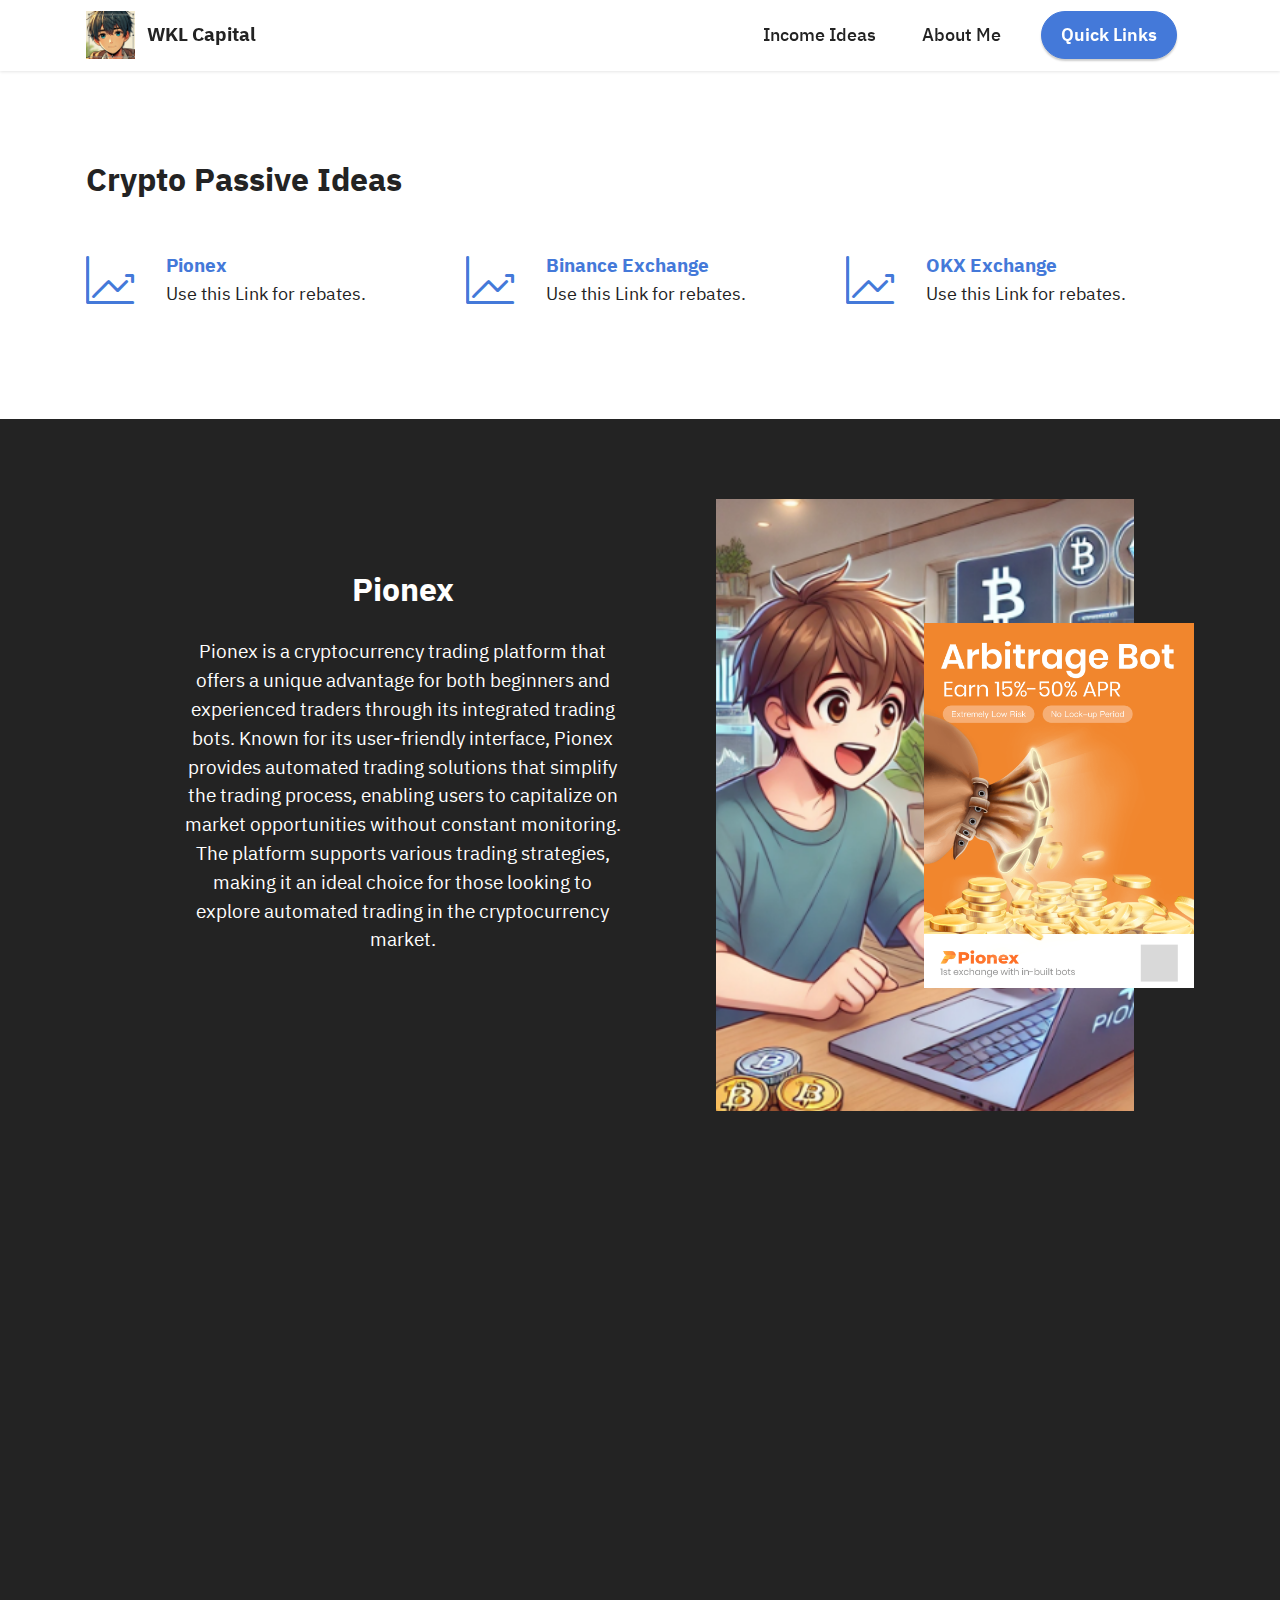
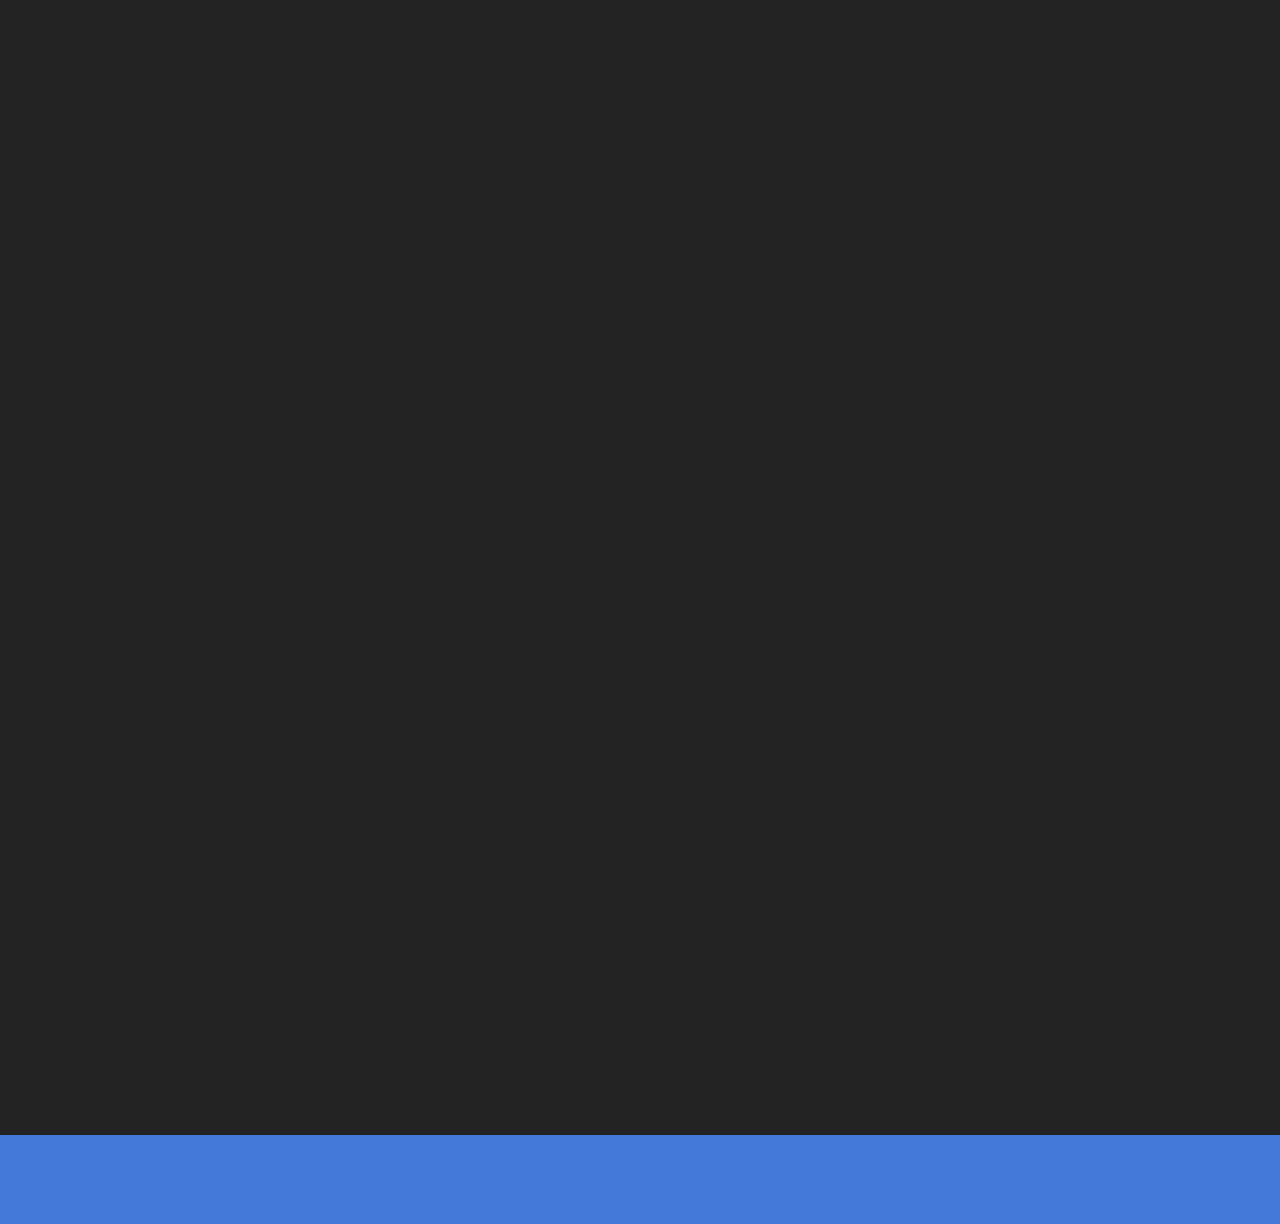
==== commit 250c3da6: "1" ====
--- a/index.html
+++ b/index.html
@@ -8,21 +8,23 @@
   <meta name="twitter:card" content="summary_large_image"/>
   <meta name="twitter:image:src" content="">
   <meta property="og:image" content="">
-  <meta name="twitter:title" content="Home">
+  <meta name="twitter:title" content="Passive Income Opportunities: My Research Journey">
   <meta name="viewport" content="width=device-width, initial-scale=1, minimum-scale=1">
   <link rel="shortcut icon" href="assets/images/screenshot-2024-10-1.png" type="image/x-icon">
-  <meta name="description" content="">
-  
-  
-  <title>Home</title>
+  <meta name="description" content="Welcome to my research hub for passive income opportunities! Here, you'll find a comprehensive list of various passive business ventures that I am actively exploring and trying out. From investment strategies and automated trading platforms to digital products and innovative business models, this page is designed to be your go-to resource for discovering ways to generate income with minimal effort. Each entry includes insights, helpful links, and personal experiences to guide you on your journey toward financial freedom. Join me as we navigate the exciting world of passive income together and unlock the potential for a more prosperous future!">
+  
+  
+  <title>Passive Income Opportunities: My Research Journey</title>
+  <link rel="stylesheet" href="assets/web/assets/mobirise-icons-bold/mobirise-icons-bold.css">
   <link rel="stylesheet" href="assets/bootstrap/css/bootstrap.min.css">
   <link rel="stylesheet" href="assets/bootstrap/css/bootstrap-grid.min.css">
   <link rel="stylesheet" href="assets/bootstrap/css/bootstrap-reboot.min.css">
+  <link rel="stylesheet" href="assets/animatecss/animate.css">
   <link rel="stylesheet" href="assets/dropdown/css/style.css">
   <link rel="stylesheet" href="assets/socicon/css/styles.css">
   <link rel="stylesheet" href="assets/theme/css/style.css">
-  <link rel="preload" href="https://fonts.googleapis.com/css2?family=Jost:ital,wght@0,400;0,700;1,400;1,700&display=swap&display=swap" as="style" onload="this.onload=null;this.rel='stylesheet'">
-  <noscript><link rel="stylesheet" href="https://fonts.googleapis.com/css2?family=Jost:ital,wght@0,400;0,700;1,400;1,700&display=swap&display=swap"></noscript>
+  <link rel="preload" href="https://fonts.googleapis.com/css?family=IBM+Plex+Sans+Arabic:100,200,300,400,500,600,700&display=swap" as="style" onload="this.onload=null;this.rel='stylesheet'">
+  <noscript><link rel="stylesheet" href="https://fonts.googleapis.com/css?family=IBM+Plex+Sans+Arabic:100,200,300,400,500,600,700&display=swap"></noscript>
   <link rel="preload" as="style" href="assets/mobirise/css/mbr-additional.css"><link rel="stylesheet" href="assets/mobirise/css/mbr-additional.css" type="text/css">
   
   
@@ -52,114 +54,170 @@
                 </div>
             </button>
             <div class="collapse navbar-collapse" id="navbarSupportedContent">
-                <ul class="navbar-nav nav-dropdown" data-app-modern-menu="true"><li class="nav-item"><a class="nav-link link text-black display-4" href="#">
-                            About us</a></li>
-                    <li class="nav-item"><a class="nav-link link text-black display-4" href="#">
-                            Services</a></li>
-                    <li class="nav-item"><a class="nav-link link text-black display-4" href="#">Contacts</a>
-                    </li></ul>
+                <ul class="navbar-nav nav-dropdown" data-app-modern-menu="true"><li class="nav-item"><a class="nav-link link text-black display-4" href="#">Income Ideas</a></li>
+                    <li class="nav-item"><a class="nav-link link text-black text-primary display-4" href="aboutme.html">About Me</a></li></ul>
                 
-                <div class="navbar-buttons mbr-section-btn">
-                    <a class="btn btn-primary display-4" href="#">
-                        Download Now</a>
-                </div>
+                <div class="navbar-buttons mbr-section-btn"><a class="btn btn-primary display-4" href="#">Quick Links</a></div>
             </div>
         </div>
     </nav>
 </section>
 
-<section data-bs-version="5.1" class="testimonials1 cid-upVezfwrgD" id="testimonials1-4">
-    
-
-    
-    
-    <div class="container">
-        
-        <div class="row align-items-center">
-            <div class="col-12 col-md-6">
-                <div class="image-wrapper">
-                    <img src="assets/images/team2.jpg" alt="">
-                </div>
-            </div>
-            <div class="col-12 col-md">
-                <div class="text-wrapper">
-                    <p class="mbr-text mbr-fonts-style mb-4 display-7">All sites you create with the Mobirise web builder are mobile-friendly natively. No special actions required. You can preview your site inside the app. Check the icons on the top.</p>
-                    <p class="name mbr-fonts-style mb-1 display-4">
-                        <strong>Jessica Brown</strong>
-                    </p>
-                    <p class="position mbr-fonts-style display-4">
-                        <strong>Client</strong>
-                    </p>
-                </div>
-            </div>
-        </div>
-    </div>
-</section>
-
-<section data-bs-version="5.1" class="header01 flavorm5 cid-upVeb6QSyB mbr-fullscreen" id="header01-3">
-    
-
-    
-    
-
+<section data-bs-version="5.1" class="social1 cid-upVkSoJyzE" id="social01-e">
+
+    
+
+    
+    
     <div class="container">
         <div class="row">
             <div class="col-12">
-                <div class="title-wrapper">
-                    <h1 class="mbr-section-title mbr-fonts-style display-1">
-                        <strong>FlavorM5 Theme <br> Cake Shop</strong>
-                    </h1>
-                </div>
-            </div>
-            <div class="col-12 col-lg-5">
-                <div class="image-wrapper">
-                    <img src="assets/images/image18.jpg" alt="">
-                </div>
-            </div>
-            <div class="col-12 col-lg-7">
+              <h2 class="title mbr-fonts-style align-left mb-5 display-5"><strong>Crypto Passive Ideas</strong></h2>
+            </div>
+            <div class="card col-12 col-md-6 col-lg-4">
+                <div class="card-wrapper">
+                    <span class="mbr-iconfont m-auto mbrib-growing-chart" style="color: rgb(68, 121, 217); fill: rgb(68, 121, 217);"></span>
+                    <div class="card-box">
+                        <h4 class="card-title mbr-fonts-style mb-0 display-7"><a href="https://accounts.pionex.com/en/signUp?r=0jMCqGqgqSY" class="text-primary" target="_blank"><strong>Pionex</strong></a></h4>
+                        <h5 class="card-text mbr-fonts-style display-4">Use this Link for rebates.</h5>
+                    </div>
+                </div>
+            </div>
+            <div class="card col-12 col-md-6 col-lg-4">
+                <div class="card-wrapper">
+                    <span class="mbr-iconfont m-auto mbrib-growing-chart" style="color: rgb(68, 121, 217); fill: rgb(68, 121, 217);"></span>
+                    <div class="card-box">
+                        <h4 class="card-title mbr-fonts-style mb-0 display-7"><a href="https://www.binance.info/activity/referral-entry/CPA/together-v4?hl=en&ref=CPA_00U6HSDBHD" class="text-primary" target="_blank"><strong>Binance&nbsp;Exchange</strong></a></h4>
+                        <h5 class="card-text mbr-fonts-style display-4">Use this Link for rebates.</h5>
+                    </div>
+                </div>
+            </div>
+            <div class="card col-12 col-md-6 col-lg-4">
+                <div class="card-wrapper">
+                    <span class="mbr-iconfont m-auto mbrib-growing-chart" style="color: rgb(68, 121, 217); fill: rgb(68, 121, 217);"></span>
+                    <div class="card-box">
+                        <h4 class="card-title mbr-fonts-style mb-0 display-7">
+                            <a href="https://okx.com/join/44733126" class="text-primary" target="_blank"><strong>OKX&nbsp;Exchange</strong></a></h4>
+                        <h5 class="card-text mbr-fonts-style display-4">Use this Link for rebates.</h5>
+                    </div>
+
+                </div>
+            </div>
+            
+             
+             
+        </div>
+    </div>
+</section>
+
+<section data-bs-version="5.1" class="article02 flexm5 cid-upVsj5Yzte" id="article02-q">
+    
+
+    
+    
+
+    <div class="container">
+        <div class="row items-wrapper">
+            <div class="col-12 col-lg-5 card">
                 <div class="content-wrapper">
-                    <div class="text-wrapper">
-                        <p class="mbr-text mbr-fonts-style display-7">
-                            Nestled in the heart of the bustling city, The Cake Shop is a delightful oasis for dessert
-                            lovers.
-                        </p>
-                    </div>
-                    <div class="desc-wrapper">
-                        <p class="mbr-desc mbr-fonts-style display-4">
-                            With its charming pastel-colored exterior and the enticing aroma of freshly baked goods
-                            wafting through the air.
-                        </p>
-                        <div class="mbr-section-btn">
-                            <a class="btn btn-secondary display-4" href="#">
-								Order a cake now
-                            </a>
-                        </div>
-                    </div>
-                </div>
-            </div>
-        </div>
-    </div>
-	<div class="decor-wrap"></div>
-</section>
-
-<section data-bs-version="5.1" class="header18 cid-upV99sbDnP mbr-fullscreen" id="header18-2">
-
-    
-
-    
-    
-
-    <div class="align-center container">
-        <div class="row justify-content-center">
-            <div class="col-12 col-lg-10">
-                <h1 class="mbr-section-title mbr-fonts-style mbr-white mb-3 display-1"><strong>Intro with gradient background</strong></h1>
-                
-                <p class="mbr-text mbr-fonts-style mbr-white display-7">
-                    Mobirise is a free offline app for Windows and Mac to easily create small/medium websites, landing
-                    pages, portfolios. 3500+ beautiful website blocks, templates and themes help you to start easily.
+                    <h2 class="mbr-section-title mbr-fonts-style display-5"><strong>Pionex</strong></h2>
+                    
+                    <p class="mbr-text mbr-fonts-style display-7">
+                        Pionex is a cryptocurrency trading platform that offers a unique advantage for both beginners and experienced traders through its integrated trading bots. Known for its user-friendly interface, Pionex provides automated trading solutions that simplify the trading process, enabling users to capitalize on market opportunities without constant monitoring. The platform supports various trading strategies, making it an ideal choice for those looking to explore automated trading in the cryptocurrency market.
+                    </p>
+                    <div class="mbr-section-btn"><a class="btn btn-primary display-4" href="https://accounts.pionex.com/en/signUp?r=0jMCqGqgqSY" target="_blank">Sign Up Now</a></div>
+                </div>
+            </div>
+            <div class="col-12 col-lg-6 card">
+                <div class="content-wrap">
+                    <div class="image-wrapper">
+                        <img src="assets/images/screenshot-2024-10-2.png" alt="">
+                    </div>
+                    <div class="image-wrap">
+                        <img src="assets/images/invite-fsa-en.a4f15371.png" alt="">
+                    </div>
+                </div>
+            </div>
+        </div>
+    </div>
+</section>
+
+<section data-bs-version="5.1" class="article02 flexm5 cid-upVzkDcp7g" id="article02-t">
+    
+
+    
+    
+
+    <div class="container">
+        <div class="row items-wrapper flex-row-reverse">
+            <div class="col-12 col-lg-5 card">
+                <div class="content-wrapper">
+                    <h2 class="mbr-section-title mbr-fonts-style display-5"><strong>Binance</strong></h2>
+                    
+                    <p class="mbr-text mbr-fonts-style display-7">
+                        Binance is one of the largest and most reputable cryptocurrency exchanges globally, known for its extensive range of services and user-friendly interface. Among its many features, Binance offers a robust staking platform that allows users to earn passive income by participating in the network operations of various cryptocurrencies. By staking your crypto assets, you can contribute to the security and efficiency of blockchain networks while earning rewards in the form of additional tokens.
+                    </p>
+                    <div class="mbr-section-btn"><a class="btn btn-primary display-4" href="https://www.binance.info/activity/referral-entry/CPA/together-v4?hl=en&ref=CPA_00U6HSDBHD" target="_blank">Sign Up Now</a></div>
+                </div>
+            </div>
+            <div class="col-12 col-lg-6 card">
+                <div class="content-wrap">
+                    <div class="image-wrapper">
+                        <img src="assets/images/screenshot-2024-10-3.png" alt="">
+                    </div>
+                    <div class="image-wrap">
+                        <img src="assets/images/2xfn3tv0tpe61.webp" alt="">
+                    </div>
+                </div>
+            </div>
+        </div>
+    </div>
+</section>
+
+<section data-bs-version="5.1" class="article02 flexm5 cid-upVzRwAsgu" id="article02-u">
+    
+
+    
+    
+
+    <div class="container">
+        <div class="row items-wrapper">
+            <div class="col-12 col-lg-5 card">
+                <div class="content-wrapper">
+                    <h2 class="mbr-section-title mbr-fonts-style display-5"><strong>OKX Exchange</strong></h2>
+                    
+                    <p class="mbr-text mbr-fonts-style display-7">
+                        OKX is a leading cryptocurrency exchange known for its advanced trading features, diverse product offerings, and strong focus on security. One of its standout features is the staking platform, which allows users to earn passive income by staking a variety of cryptocurrencies. By participating in staking on OKX, users can support blockchain networks while reaping the benefits of reward tokens, making it an excellent option for both novice and experienced investors looking to grow their crypto portfolios.
+                    </p>
+                    <div class="mbr-section-btn"><a class="btn btn-primary display-4" href="https://okx.com/join/44733126" target="_blank">Sign Up Now</a></div>
+                </div>
+            </div>
+            <div class="col-12 col-lg-6 card">
+                <div class="content-wrap">
+                    <div class="image-wrapper">
+                        <img src="assets/images/screenshot-2024-10-2.png" alt="">
+                    </div>
+                    <div class="image-wrap">
+                        <img src="assets/images/th.jpeg" alt="">
+                    </div>
+                </div>
+            </div>
+        </div>
+    </div>
+</section>
+
+<section data-bs-version="5.1" class="footer7 cid-upViHN0ruB" once="footers" id="footer7-b">
+
+    
+
+    
+
+    <div class="container">
+        <div class="media-container-row align-center mbr-white">
+            <div class="col-12">
+                <p class="mbr-text mb-0 mbr-fonts-style display-7">
+                    © Copyright 2024 WKL Capital - All Rights Reserved
                 </p>
-                <div class="mbr-section-btn mt-3"><a class="btn btn-primary display-4" href="#">Create
-                        Your Website!</a></div>
             </div>
         </div>
     </div>
@@ -174,5 +232,7 @@
   
   
   
-</body>
+ <div id="scrollToTop" class="scrollToTop mbr-arrow-up"><a style="text-align: center;"><i class="mbr-arrow-up-icon mbr-arrow-up-icon-cm cm-icon cm-icon-smallarrow-up"></i></a></div>
+    <input name="animation" type="hidden">
+  </body>
 </html>--- a/assets/web/assets/mobirise-icons-bold/mobirise-icons-bold.css
+++ b/assets/web/assets/mobirise-icons-bold/mobirise-icons-bold.css
@@ -0,0 +1,477 @@
+@font-face {
+  font-family: 'mobirise-icons-bold';
+  font-display: swap;
+  src:  url('mobirise-icons-bold.eot?m1l4yr');
+  src:  url('mobirise-icons-bold.eot?m1l4yr#iefix') format('embedded-opentype'),
+    url('mobirise-icons-bold.ttf?m1l4yr') format('truetype'),
+    url('mobirise-icons-bold.woff?m1l4yr') format('woff'),
+    url('mobirise-icons-bold.svg?m1l4yr#mobirise-icons-bold') format('svg');
+  font-weight: normal;
+  font-style: normal;
+}
+
+[class^="mbrib-"], [class*="mbrib-"] {
+  /* use !important to prevent issues with browser extensions that change fonts */
+  font-family: 'mobirise-icons-bold' !important;
+  speak: none;
+  font-style: normal;
+  font-weight: normal;
+  font-variant: normal;
+  text-transform: none;
+  line-height: 1;
+
+  /* Better Font Rendering =========== */
+  -webkit-font-smoothing: antialiased;
+  -moz-osx-font-smoothing: grayscale;
+}
+
+.mbrib-add-submenu:before {
+  content: "\e900";
+}
+.mbrib-alert:before {
+  content: "\e901";
+}
+.mbrib-align-center:before {
+  content: "\e902";
+}
+.mbrib-align-justify:before {
+  content: "\e903";
+}
+.mbrib-align-left:before {
+  content: "\e904";
+}
+.mbrib-align-right:before {
+  content: "\e905";
+}
+.mbrib-android:before {
+  content: "\e906";
+}
+.mbrib-apple:before {
+  content: "\e907";
+}
+.mbrib-arrow-down:before {
+  content: "\e908";
+}
+.mbrib-arrow-next:before {
+  content: "\e909";
+}
+.mbrib-arrow-prev:before {
+  content: "\e90a";
+}
+.mbrib-arrow-up:before {
+  content: "\e90b";
+}
+.mbrib-bold:before {
+  content: "\e90c";
+}
+.mbrib-bookmark:before {
+  content: "\e90d";
+}
+.mbrib-bootstrap:before {
+  content: "\e90e";
+}
+.mbrib-briefcase:before {
+  content: "\e90f";
+}
+.mbrib-browse:before {
+  content: "\e910";
+}
+.mbrib-bulleted-list:before {
+  content: "\e911";
+}
+.mbrib-calendar:before {
+  content: "\e912";
+}
+.mbrib-camera:before {
+  content: "\e913";
+}
+.mbrib-cart-add:before {
+  content: "\e914";
+}
+.mbrib-cart-full:before {
+  content: "\e915";
+}
+.mbrib-cash:before {
+  content: "\e916";
+}
+.mbrib-change-style:before {
+  content: "\e917";
+}
+.mbrib-chat:before {
+  content: "\e918";
+}
+.mbrib-clock:before {
+  content: "\e919";
+}
+.mbrib-close:before {
+  content: "\e91a";
+}
+.mbrib-cloud:before {
+  content: "\e91b";
+}
+.mbrib-code:before {
+  content: "\e91c";
+}
+.mbrib-contact-form:before {
+  content: "\e91d";
+}
+.mbrib-credit-card:before {
+  content: "\e91e";
+}
+.mbrib-cursor-click:before {
+  content: "\e91f";
+}
+.mbrib-cust-feedback:before {
+  content: "\e920";
+}
+.mbrib-database:before {
+  content: "\e921";
+}
+.mbrib-delivery:before {
+  content: "\e922";
+}
+.mbrib-desktop:before {
+  content: "\e923";
+}
+.mbrib-devices:before {
+  content: "\e924";
+}
+.mbrib-down:before {
+  content: "\e925";
+}
+.mbrib-download:before {
+  content: "\e926";
+}
+.mbrib-drag-n-drop:before {
+  content: "\e927";
+}
+.mbrib-drag-n-drop2:before {
+  content: "\e928";
+}
+.mbrib-edit:before {
+  content: "\e929";
+}
+.mbrib-edit2:before {
+  content: "\e92a";
+}
+.mbrib-error:before {
+  content: "\e92b";
+}
+.mbrib-extension:before {
+  content: "\e92c";
+}
+.mbrib-features:before {
+  content: "\e92d";
+}
+.mbrib-file:before {
+  content: "\e92e";
+}
+.mbrib-flag:before {
+  content: "\e92f";
+}
+.mbrib-folder:before {
+  content: "\e930";
+}
+.mbrib-gift:before {
+  content: "\e931";
+}
+.mbrib-github:before {
+  content: "\e932";
+}
+.mbrib-globe-2:before {
+  content: "\e933";
+}
+.mbrib-globe:before {
+  content: "\e934";
+}
+.mbrib-growing-chart:before {
+  content: "\e935";
+}
+.mbrib-hearth:before {
+  content: "\e936";
+}
+.mbrib-help:before {
+  content: "\e937";
+}
+.mbrib-home:before {
+  content: "\e938";
+}
+.mbrib-hot-cup:before {
+  content: "\e939";
+}
+.mbrib-idea:before {
+  content: "\e93a";
+}
+.mbrib-image-gallery:before {
+  content: "\e93b";
+}
+.mbrib-image-slider:before {
+  content: "\e93c";
+}
+.mbrib-info:before {
+  content: "\e93d";
+}
+.mbrib-italic:before {
+  content: "\e93e";
+}
+.mbrib-key:before {
+  content: "\e93f";
+}
+.mbrib-laptop:before {
+  content: "\e940";
+}
+.mbrib-layers:before {
+  content: "\e941";
+}
+.mbrib-left-right:before {
+  content: "\e942";
+}
+.mbrib-left:before {
+  content: "\e943";
+}
+.mbrib-letter:before {
+  content: "\e944";
+}
+.mbrib-like:before {
+  content: "\e945";
+}
+.mbrib-link:before {
+  content: "\e946";
+}
+.mbrib-lock:before {
+  content: "\e947";
+}
+.mbrib-login:before {
+  content: "\e948";
+}
+.mbrib-logout:before {
+  content: "\e949";
+}
+.mbrib-magic-stick:before {
+  content: "\e94a";
+}
+.mbrib-map-pin:before {
+  content: "\e94b";
+}
+.mbrib-menu:before {
+  content: "\e94c";
+}
+.mbrib-mobile:before {
+  content: "\e94d";
+}
+.mbrib-mobile2:before {
+  content: "\e94e";
+}
+.mbrib-mobirise:before {
+  content: "\e94f";
+}
+.mbrib-more-horizontal:before {
+  content: "\e950";
+}
+.mbrib-more-vertical:before {
+  content: "\e951";
+}
+.mbrib-music:before {
+  content: "\e952";
+}
+.mbrib-new-file:before {
+  content: "\e953";
+}
+.mbrib-numbered-list:before {
+  content: "\e954";
+}
+.mbrib-opened-folder:before {
+  content: "\e955";
+}
+.mbrib-pages:before {
+  content: "\e956";
+}
+.mbrib-paper-plane:before {
+  content: "\e957";
+}
+.mbrib-paperclip:before {
+  content: "\e958";
+}
+.mbrib-photo:before {
+  content: "\e959";
+}
+.mbrib-photos:before {
+  content: "\e95a";
+}
+.mbrib-pin:before {
+  content: "\e95b";
+}
+.mbrib-play:before {
+  content: "\e95c";
+}
+.mbrib-plus:before {
+  content: "\e95d";
+}
+.mbrib-preview:before {
+  content: "\e95e";
+}
+.mbrib-print:before {
+  content: "\e95f";
+}
+.mbrib-protect:before {
+  content: "\e960";
+}
+.mbrib-question:before {
+  content: "\e961";
+}
+.mbrib-quote-left:before {
+  content: "\e962";
+}
+.mbrib-quote-right:before {
+  content: "\e963";
+}
+.mbrib-redo:before {
+  content: "\e964";
+}
+.mbrib-refresh:before {
+  content: "\e965";
+}
+.mbrib-responsive:before {
+  content: "\e966";
+}
+.mbrib-right:before {
+  content: "\e967";
+}
+.mbrib-rocket:before {
+  content: "\e968";
+}
+.mbrib-sad-face:before {
+  content: "\e969";
+}
+.mbrib-sale:before {
+  content: "\e96a";
+}
+.mbrib-save:before {
+  content: "\e96b";
+}
+.mbrib-search:before {
+  content: "\e96c";
+}
+.mbrib-setting:before {
+  content: "\e96d";
+}
+.mbrib-setting2:before {
+  content: "\e96e";
+}
+.mbrib-setting3:before {
+  content: "\e96f";
+}
+.mbrib-share:before {
+  content: "\e970";
+}
+.mbrib-shopping-bag:before {
+  content: "\e971";
+}
+.mbrib-shopping-basket:before {
+  content: "\e972";
+}
+.mbrib-shopping-cart:before {
+  content: "\e973";
+}
+.mbrib-sites:before {
+  content: "\e974";
+}
+.mbrib-smile-face:before {
+  content: "\e975";
+}
+.mbrib-speed:before {
+  content: "\e976";
+}
+.mbrib-star:before {
+  content: "\e977";
+}
+.mbrib-success:before {
+  content: "\e978";
+}
+.mbrib-sun:before {
+  content: "\e979";
+}
+.mbrib-sun2:before {
+  content: "\e97a";
+}
+.mbrib-tablet-vertical:before {
+  content: "\e97b";
+}
+.mbrib-tablet:before {
+  content: "\e97c";
+}
+.mbrib-target:before {
+  content: "\e97d";
+}
+.mbrib-timer:before {
+  content: "\e97e";
+}
+.mbrib-to-ftp:before {
+  content: "\e97f";
+}
+.mbrib-to-local-drive:before {
+  content: "\e980";
+}
+.mbrib-touch-swipe:before {
+  content: "\e981";
+}
+.mbrib-touch:before {
+  content: "\e982";
+}
+.mbrib-trash:before {
+  content: "\e983";
+}
+.mbrib-underline:before {
+  content: "\e984";
+}
+.mbrib-undo:before {
+  content: "\e985";
+}
+.mbrib-unlink:before {
+  content: "\e986";
+}
+.mbrib-unlock:before {
+  content: "\e987";
+}
+.mbrib-up-down:before {
+  content: "\e988";
+}
+.mbrib-up:before {
+  content: "\e989";
+}
+.mbrib-update:before {
+  content: "\e98a";
+}
+.mbrib-upload:before {
+  content: "\e98b";
+}
+.mbrib-user:before {
+  content: "\e98c";
+}
+.mbrib-user2:before {
+  content: "\e98d";
+}
+.mbrib-users:before {
+  content: "\e98e";
+}
+.mbrib-video-play:before {
+  content: "\e98f";
+}
+.mbrib-video:before {
+  content: "\e990";
+}
+.mbrib-watch:before {
+  content: "\e991";
+}
+.mbrib-website-theme:before {
+  content: "\e992";
+}
+.mbrib-wifi:before {
+  content: "\e993";
+}
+.mbrib-windows:before {
+  content: "\e994";
+}
+.mbrib-zoom-out:before {
+  content: "\e995";
+}
--- a/assets/mobirise/css/mbr-additional.css
+++ b/assets/mobirise/css/mbr-additional.css
@@ -2,7 +2,7 @@
   font-family: Jost;
 }
 .display-1 {
-  font-family: 'Jost', sans-serif;
+  font-family: 'IBM Plex Sans Arabic', sans-serif;
   font-size: 4.6rem;
   line-height: 1.1;
 }
@@ -10,7 +10,7 @@
   font-size: 5.75rem;
 }
 .display-2 {
-  font-family: 'Jost', sans-serif;
+  font-family: 'IBM Plex Sans Arabic', sans-serif;
   font-size: 3rem;
   line-height: 1.1;
 }
@@ -18,7 +18,7 @@
   font-size: 3.75rem;
 }
 .display-4 {
-  font-family: 'Jost', sans-serif;
+  font-family: 'IBM Plex Sans Arabic', sans-serif;
   font-size: 1.1rem;
   line-height: 1.5;
 }
@@ -26,7 +26,7 @@
   font-size: 1.375rem;
 }
 .display-5 {
-  font-family: 'Jost', sans-serif;
+  font-family: 'IBM Plex Sans Arabic', sans-serif;
   font-size: 2rem;
   line-height: 1.5;
 }
@@ -34,7 +34,7 @@
   font-size: 2.5rem;
 }
 .display-7 {
-  font-family: 'Jost', sans-serif;
+  font-family: 'IBM Plex Sans Arabic', sans-serif;
   font-size: 1.2rem;
   line-height: 1.5;
 }
@@ -96,7 +96,7 @@
   border-radius: 4px;
 }
 .bg-primary {
-  background-color: #6592e6 !important;
+  background-color: #4479d9 !important;
 }
 .bg-success {
   background-color: #40b0bf !important;
@@ -112,8 +112,8 @@
 }
 .btn-primary,
 .btn-primary:active {
-  background-color: #6592e6 !important;
-  border-color: #6592e6 !important;
+  background-color: #4479d9 !important;
+  border-color: #4479d9 !important;
   color: #ffffff !important;
   box-shadow: 0 2px 2px 0 rgba(0, 0, 0, 0.2);
 }
@@ -122,15 +122,15 @@
 .btn-primary.focus,
 .btn-primary.active {
   color: #ffffff !important;
-  background-color: #2260d2 !important;
-  border-color: #2260d2 !important;
+  background-color: #2150a5 !important;
+  border-color: #2150a5 !important;
   box-shadow: 0 2px 5px 0 rgba(0, 0, 0, 0.2);
 }
 .btn-primary.disabled,
 .btn-primary:disabled {
   color: #ffffff !important;
-  background-color: #2260d2 !important;
-  border-color: #2260d2 !important;
+  background-color: #2150a5 !important;
+  border-color: #2150a5 !important;
 }
 .btn-secondary,
 .btn-secondary:active {
@@ -290,13 +290,13 @@
 .btn-primary-outline:active {
   background-color: transparent !important;
   border-color: transparent;
-  color: #6592e6;
+  color: #4479d9;
 }
 .btn-primary-outline:hover,
 .btn-primary-outline:focus,
 .btn-primary-outline.focus,
 .btn-primary-outline.active {
-  color: #2260d2 !important;
+  color: #2150a5 !important;
   background-color: transparent!important;
   border-color: transparent!important;
   box-shadow: none!important;
@@ -304,8 +304,8 @@
 .btn-primary-outline.disabled,
 .btn-primary-outline:disabled {
   color: #ffffff !important;
-  background-color: #6592e6 !important;
-  border-color: #6592e6 !important;
+  background-color: #4479d9 !important;
+  border-color: #4479d9 !important;
 }
 .btn-secondary-outline,
 .btn-secondary-outline:active {
@@ -455,7 +455,7 @@
   border-color: #fafafa !important;
 }
 .text-primary {
-  color: #6592e6 !important;
+  color: #4479d9 !important;
 }
 .text-secondary {
   color: #ff6666 !important;
@@ -481,7 +481,7 @@
 a.text-primary:hover,
 a.text-primary:focus,
 a.text-primary.active {
-  color: #205ac5 !important;
+  color: #1f4a98 !important;
 }
 a.text-secondary:hover,
 a.text-secondary:focus,
@@ -532,7 +532,7 @@
   background-position: 0px 1.2em;
 }
 .nav-tabs .nav-link.active {
-  color: #6592e6;
+  color: #4479d9;
 }
 .nav-tabs .nav-link:not(.active) {
   color: #232323;
@@ -549,21 +549,30 @@
 .alert-danger {
   background-color: #ff9966;
 }
+.mbr-section-btn a.btn:not(.btn-form) {
+  border-radius: 100px;
+}
+.mbr-gallery-filter li a {
+  border-radius: 100px !important;
+}
 .mbr-gallery-filter li.active .btn {
-  background-color: #6592e6;
-  border-color: #6592e6;
+  background-color: #4479d9;
+  border-color: #4479d9;
   color: #ffffff;
 }
 .mbr-gallery-filter li.active .btn:focus {
   box-shadow: none;
 }
+.nav-tabs .nav-link {
+  border-radius: 100px !important;
+}
 a,
 a:hover {
-  color: #6592e6;
+  color: #4479d9;
 }
 .mbr-plan-header.bg-primary .mbr-plan-subtitle,
 .mbr-plan-header.bg-primary .mbr-plan-price-desc {
-  color: #ffffff;
+  color: #eef2fb;
 }
 .mbr-plan-header.bg-success .mbr-plan-subtitle,
 .mbr-plan-header.bg-success .mbr-plan-price-desc {
@@ -582,11 +591,11 @@
   color: #ffffff;
 }
 /* Scroll to top button*/
-.scrollToTop_wraper {
-  display: none;
+#scrollToTop a {
+  border-radius: 100px;
 }
 .form-control {
-  font-family: 'Jost', sans-serif;
+  font-family: 'IBM Plex Sans Arabic', sans-serif;
   font-size: 1.1rem;
   line-height: 1.5;
   font-weight: 400;
@@ -597,10 +606,10 @@
 .form-control:hover,
 .form-control:focus {
   box-shadow: rgba(0, 0, 0, 0.07) 0px 1px 1px 0px, rgba(0, 0, 0, 0.07) 0px 1px 3px 0px, rgba(0, 0, 0, 0.03) 0px 0px 0px 1px;
-  border-color: #6592e6 !important;
+  border-color: #4479d9 !important;
 }
 .form-control:-webkit-input-placeholder {
-  font-family: 'Jost', sans-serif;
+  font-family: 'IBM Plex Sans Arabic', sans-serif;
   font-size: 1.1rem;
   line-height: 1.5;
   font-weight: 400;
@@ -609,19 +618,32 @@
   font-size: 1.375rem;
 }
 blockquote {
-  border-color: #6592e6;
+  border-color: #4479d9;
 }
 /* Forms */
+.mbr-form .input-group-btn a.btn {
+  border-radius: 100px !important;
+}
+.mbr-form .input-group-btn a.btn:hover {
+  box-shadow: 0 10px 40px 0 rgba(0, 0, 0, 0.2);
+}
+.mbr-form .input-group-btn button[type="submit"] {
+  border-radius: 100px !important;
+  padding: 1rem 3rem;
+}
+.mbr-form .input-group-btn button[type="submit"]:hover {
+  box-shadow: 0 10px 40px 0 rgba(0, 0, 0, 0.2);
+}
 .jq-selectbox li:hover,
 .jq-selectbox li.selected {
-  background-color: #6592e6;
+  background-color: #4479d9;
   color: #ffffff;
 }
 .jq-number__spin {
   transition: 0.25s ease;
 }
 .jq-number__spin:hover {
-  border-color: #6592e6;
+  border-color: #4479d9;
 }
 .jq-selectbox .jq-selectbox__trigger-arrow,
 .jq-number__spin.minus:after,
@@ -633,14 +655,14 @@
 .jq-selectbox:hover .jq-selectbox__trigger-arrow,
 .jq-number__spin.minus:hover:after,
 .jq-number__spin.plus:hover:after {
-  border-top-color: #6592e6;
-  border-bottom-color: #6592e6;
+  border-top-color: #4479d9;
+  border-bottom-color: #4479d9;
 }
 .xdsoft_datetimepicker .xdsoft_calendar td.xdsoft_default,
 .xdsoft_datetimepicker .xdsoft_calendar td.xdsoft_current,
 .xdsoft_datetimepicker .xdsoft_timepicker .xdsoft_time_box > div > div.xdsoft_current {
   color: #ffffff !important;
-  background-color: #6592e6 !important;
+  background-color: #4479d9 !important;
   box-shadow: none !important;
 }
 .xdsoft_datetimepicker .xdsoft_calendar td:hover,
@@ -671,7 +693,7 @@
   top: 50%;
   left: 50%;
   transform: translateX(-50%) translateY(-50%);
-  background-image: url("data:image/svg+xml;charset=UTF-8,%3csvg width='32' height='32' viewBox='0 0 64 64' xmlns='http://www.w3.org/2000/svg' stroke='%236592e6' %3e%3cg fill='none' fill-rule='evenodd'%3e%3cg transform='translate(16 16)' stroke-width='2'%3e%3ccircle stroke-opacity='.5' cx='16' cy='16' r='16'/%3e%3cpath d='M32 16c0-9.94-8.06-16-16-16'%3e%3canimateTransform attributeName='transform' type='rotate' from='0 16 16' to='360 16 16' dur='1s' repeatCount='indefinite'/%3e%3c/path%3e%3c/g%3e%3c/g%3e%3c/svg%3e");
+  background-image: url("data:image/svg+xml;charset=UTF-8,%3csvg width='32' height='32' viewBox='0 0 64 64' xmlns='http://www.w3.org/2000/svg' stroke='%234479d9' %3e%3cg fill='none' fill-rule='evenodd'%3e%3cg transform='translate(16 16)' stroke-width='2'%3e%3ccircle stroke-opacity='.5' cx='16' cy='16' r='16'/%3e%3cpath d='M32 16c0-9.94-8.06-16-16-16'%3e%3canimateTransform attributeName='transform' type='rotate' from='0 16 16' to='360 16 16' dur='1s' repeatCount='indefinite'/%3e%3c/path%3e%3c/g%3e%3c/g%3e%3c/svg%3e");
 }
 section.lazy-placeholder:after {
   opacity: 0.5;
@@ -681,6 +703,32 @@
 }
 a {
   transition: color 0.6s;
+}
+.cid-upVkSoJyzE {
+  padding-top: 6rem;
+  padding-bottom: 5rem;
+  background-color: #ffffff;
+}
+.cid-upVkSoJyzE .mbr-fallback-image.disabled {
+  display: none;
+}
+.cid-upVkSoJyzE .mbr-fallback-image {
+  display: block;
+  background-size: cover;
+  background-position: center center;
+  width: 100%;
+  height: 100%;
+  position: absolute;
+  top: 0;
+}
+.cid-upVkSoJyzE .card-wrapper {
+  display: flex;
+  margin-bottom: 2rem;
+}
+.cid-upVkSoJyzE .mbr-iconfont {
+  font-size: 3rem;
+  color: #502274;
+  padding-right: 2rem;
 }
 .cid-upV8DKZ3G0 {
   z-index: 1000;
@@ -718,7 +766,7 @@
 }
 .cid-upV8DKZ3G0 .dropdown-item:hover,
 .cid-upV8DKZ3G0 .dropdown-item:focus {
-  background: #6592e6 !important;
+  background: #4479d9 !important;
   color: white !important;
 }
 .cid-upV8DKZ3G0 .dropdown-item:hover span {
@@ -1047,15 +1095,15 @@
     left: -1rem;
   }
 }
-.cid-upVezfwrgD {
+.cid-upVsj5Yzte {
   padding-top: 5rem;
   padding-bottom: 5rem;
-  background-color: #ffffff;
-}
-.cid-upVezfwrgD .mbr-fallback-image.disabled {
+  background-color: #232323;
+}
+.cid-upVsj5Yzte .mbr-fallback-image.disabled {
   display: none;
 }
-.cid-upVezfwrgD .mbr-fallback-image {
+.cid-upVsj5Yzte .mbr-fallback-image {
   display: block;
   background-size: cover;
   background-position: center center;
@@ -1064,46 +1112,123 @@
   position: absolute;
   top: 0;
 }
-@media (min-width: 992px) {
-  .cid-upVezfwrgD .text-wrapper {
-    padding: 2rem;
-  }
-}
-.cid-upVezfwrgD .image-wrapper img {
+.cid-upVsj5Yzte .items-wrapper {
+  justify-content: flex-end;
+}
+.cid-upVsj5Yzte .items-wrapper .card {
+  justify-content: center;
+}
+@media (max-width: 992px) {
+  .cid-upVsj5Yzte .content-wrapper {
+    margin-bottom: 32px;
+  }
+}
+.cid-upVsj5Yzte .content-wrapper .mbr-section-title {
+  margin-bottom: 24px;
+}
+.cid-upVsj5Yzte .content-wrapper .mbr-desc {
+  margin-bottom: 16px;
+}
+.cid-upVsj5Yzte .content-wrapper .mbr-text {
+  margin-bottom: 0;
+}
+.cid-upVsj5Yzte .content-wrapper .mbr-section-btn {
+  margin-top: 22px;
+}
+@media (max-width: 992px) {
+  .cid-upVsj5Yzte .content-wrapper .mbr-section-btn {
+    margin-top: 16px;
+  }
+}
+.cid-upVsj5Yzte .content-wrap {
+  position: relative;
+  padding: 0 120px;
+  display: flex;
+  align-items: center;
+}
+@media (max-width: 1440px) {
+  .cid-upVsj5Yzte .content-wrap {
+    padding: 0 60px;
+  }
+}
+@media (max-width: 992px) {
+  .cid-upVsj5Yzte .content-wrap {
+    display: block;
+    padding: 0;
+  }
+}
+.cid-upVsj5Yzte .content-wrap .image-wrapper {
   width: 100%;
+}
+@media (max-width: 992px) {
+  .cid-upVsj5Yzte .content-wrap .image-wrapper {
+    margin-bottom: 16px;
+  }
+}
+.cid-upVsj5Yzte .content-wrap .image-wrapper img {
+  height: 612px;
   object-fit: cover;
-}
-@media (max-width: 767px) {
-  .cid-upVezfwrgD .image-wrapper {
-    margin-bottom: 2rem;
-  }
-}
-.cid-upVeb6QSyB {
-  position: relative;
-  overflow: hidden;
-  background-color: #ffffff;
-}
-.cid-upVeb6QSyB .decor-wrap {
+  width: 100%;
+}
+@media (max-width: 992px) {
+  .cid-upVsj5Yzte .content-wrap .image-wrapper img {
+    height: 350px;
+  }
+}
+.cid-upVsj5Yzte .content-wrap .image-wrap {
   position: absolute;
-  bottom: 0;
-  left: 0;
-  width: 52%;
-  height: 95%;
-  border-radius: 0 85% 0 0;
-  background-color: #d6e4ff;
-  pointer-events: none;
-}
-@media (max-width: 992px) {
-  .cid-upVeb6QSyB .decor-wrap {
-    width: 60%;
-    height: 50%;
-    border-radius: 0 50% 0 0;
-  }
-}
-.cid-upVeb6QSyB .mbr-fallback-image.disabled {
+  right: 0;
+  width: 270px;
+  height: 365px;
+}
+@media (max-width: 992px) {
+  .cid-upVsj5Yzte .content-wrap .image-wrap {
+    position: static;
+    width: auto;
+  }
+}
+.cid-upVsj5Yzte .content-wrap .image-wrap img {
+  position: absolute;
+  right: 0;
+  width: 270px;
+  height: 365px;
+  object-fit: cover;
+}
+@media (max-width: 992px) {
+  .cid-upVsj5Yzte .content-wrap .image-wrap img {
+    position: static;
+    height: 350px;
+    width: 100%;
+  }
+}
+.cid-upVsj5Yzte .mbr-desc {
+  color: #272b2e;
+}
+.cid-upVsj5Yzte .mbr-section-title {
+  color: #272b2e;
+}
+.cid-upVsj5Yzte .mbr-text,
+.cid-upVsj5Yzte .text-wrapper {
+  color: #272b2e;
+}
+.cid-upVsj5Yzte .mbr-text {
+  text-align: center;
+  color: #ffffff;
+}
+.cid-upVsj5Yzte .mbr-section-title,
+.cid-upVsj5Yzte .mbr-section-btn {
+  color: #ffffff;
+  text-align: center;
+}
+.cid-upVzkDcp7g {
+  padding-top: 5rem;
+  padding-bottom: 5rem;
+  background-color: #232323;
+}
+.cid-upVzkDcp7g .mbr-fallback-image.disabled {
   display: none;
 }
-.cid-upVeb6QSyB .mbr-fallback-image {
+.cid-upVzkDcp7g .mbr-fallback-image {
   display: block;
   background-size: cover;
   background-position: center center;
@@ -1112,109 +1237,125 @@
   position: absolute;
   top: 0;
 }
-.cid-upVeb6QSyB .row {
+.cid-upVzkDcp7g .items-wrapper {
+  justify-content: flex-end;
+}
+.cid-upVzkDcp7g .items-wrapper .card {
+  justify-content: center;
+}
+@media (max-width: 992px) {
+  .cid-upVzkDcp7g .content-wrapper {
+    margin-bottom: 32px;
+  }
+}
+.cid-upVzkDcp7g .content-wrapper .mbr-section-title {
+  margin-bottom: 24px;
+}
+.cid-upVzkDcp7g .content-wrapper .mbr-desc {
+  margin-bottom: 16px;
+}
+.cid-upVzkDcp7g .content-wrapper .mbr-text {
+  margin-bottom: 0;
+}
+.cid-upVzkDcp7g .content-wrapper .mbr-section-btn {
+  margin-top: 22px;
+}
+@media (max-width: 992px) {
+  .cid-upVzkDcp7g .content-wrapper .mbr-section-btn {
+    margin-top: 16px;
+  }
+}
+.cid-upVzkDcp7g .content-wrap {
   position: relative;
-  z-index: 1;
-}
-.cid-upVeb6QSyB .title-wrapper .mbr-section-title {
-  margin-bottom: 22px;
-}
-@media (max-width: 992px) {
-  .cid-upVeb6QSyB .title-wrapper .mbr-section-title {
-    margin-bottom: 46px;
-  }
-}
-.cid-upVeb6QSyB .image-wrapper {
-  margin-right: 18px;
-}
-@media (max-width: 992px) {
-  .cid-upVeb6QSyB .image-wrapper {
-    margin-right: 0;
-    margin-bottom: 46px;
-  }
-}
-.cid-upVeb6QSyB .image-wrapper img {
-  height: 620px;
-  object-fit: cover;
-}
-@media (max-width: 992px) {
-  .cid-upVeb6QSyB .image-wrapper img {
-    height: 350px;
-  }
-}
-.cid-upVeb6QSyB .content-wrapper {
-  padding-top: 64px;
-}
-@media (max-width: 992px) {
-  .cid-upVeb6QSyB .content-wrapper {
-    padding-top: 22px;
-  }
-}
-.cid-upVeb6QSyB .content-wrapper .text-wrapper .mbr-text {
-  margin-bottom: 46px;
-  display: inline-block;
-  width: 55%;
-}
-@media (max-width: 992px) {
-  .cid-upVeb6QSyB .content-wrapper .text-wrapper .mbr-text {
-    width: 100%;
-    margin-bottom: 22px;
-  }
-}
-.cid-upVeb6QSyB .content-wrapper .desc-wrapper {
+  padding: 0 120px;
   display: flex;
   align-items: center;
 }
-@media (max-width: 992px) {
-  .cid-upVeb6QSyB .content-wrapper .desc-wrapper {
+@media (max-width: 1440px) {
+  .cid-upVzkDcp7g .content-wrap {
+    padding: 0 60px;
+  }
+}
+@media (max-width: 992px) {
+  .cid-upVzkDcp7g .content-wrap {
     display: block;
-  }
-}
-.cid-upVeb6QSyB .content-wrapper .desc-wrapper .mbr-desc {
-  width: 50%;
-  margin-right: 20px;
-  margin-bottom: 0;
-}
-@media (max-width: 992px) {
-  .cid-upVeb6QSyB .content-wrapper .desc-wrapper .mbr-desc {
-    margin-right: 0;
+    padding: 0;
+  }
+}
+.cid-upVzkDcp7g .content-wrap .image-wrapper {
+  width: 100%;
+}
+@media (max-width: 992px) {
+  .cid-upVzkDcp7g .content-wrap .image-wrapper {
+    margin-bottom: 16px;
+  }
+}
+.cid-upVzkDcp7g .content-wrap .image-wrapper img {
+  height: 612px;
+  object-fit: cover;
+  width: 100%;
+}
+@media (max-width: 992px) {
+  .cid-upVzkDcp7g .content-wrap .image-wrapper img {
+    height: 350px;
+  }
+}
+.cid-upVzkDcp7g .content-wrap .image-wrap {
+  position: absolute;
+  right: 0;
+  width: 270px;
+  height: 365px;
+  right: auto;
+  left: 0;
+}
+@media (max-width: 992px) {
+  .cid-upVzkDcp7g .content-wrap .image-wrap {
+    position: static;
+    width: auto;
+  }
+}
+.cid-upVzkDcp7g .content-wrap .image-wrap img {
+  position: absolute;
+  right: 0;
+  width: 270px;
+  height: 365px;
+  object-fit: cover;
+}
+@media (max-width: 992px) {
+  .cid-upVzkDcp7g .content-wrap .image-wrap img {
+    position: static;
+    height: 350px;
     width: 100%;
-    margin-bottom: 12px;
-  }
-}
-.cid-upVeb6QSyB .content-wrapper .desc-wrapper .mbr-section-btn {
-  width: 50%;
-}
-@media (max-width: 992px) {
-  .cid-upVeb6QSyB .content-wrapper .desc-wrapper .mbr-section-btn {
-    width: 100%;
-  }
-}
-.cid-upVeb6QSyB .content-wrapper .desc-wrapper .mbr-section-btn .btn {
-  padding: 29px 64px;
-}
-@media (max-width: 1200px) {
-  .cid-upVeb6QSyB .content-wrapper .desc-wrapper .mbr-section-btn .btn {
-    padding: 20px 32px;
-  }
-}
-.cid-upVeb6QSyB .mbr-section-title {
-  color: #212529;
+  }
+}
+.cid-upVzkDcp7g .mbr-desc {
+  color: #272b2e;
+}
+.cid-upVzkDcp7g .mbr-section-title {
+  color: #272b2e;
+}
+.cid-upVzkDcp7g .mbr-text,
+.cid-upVzkDcp7g .text-wrapper {
+  color: #272b2e;
+}
+.cid-upVzkDcp7g .mbr-text {
   text-align: center;
-}
-.cid-upVeb6QSyB .mbr-text {
-  color: #51565c;
-}
-.cid-upVeb6QSyB .mbr-desc {
-  color: #51565c;
-}
-.cid-upV99sbDnP {
-  background-image: linear-gradient(135deg, #e43f3f 10%, #4479d9 100%) !important;
-}
-.cid-upV99sbDnP .mbr-fallback-image.disabled {
+  color: #ffffff;
+}
+.cid-upVzkDcp7g .mbr-section-title,
+.cid-upVzkDcp7g .mbr-section-btn {
+  color: #ffffff;
+  text-align: center;
+}
+.cid-upVzRwAsgu {
+  padding-top: 5rem;
+  padding-bottom: 5rem;
+  background-color: #232323;
+}
+.cid-upVzRwAsgu .mbr-fallback-image.disabled {
   display: none;
 }
-.cid-upV99sbDnP .mbr-fallback-image {
+.cid-upVzRwAsgu .mbr-fallback-image {
   display: block;
   background-size: cover;
   background-position: center center;
@@ -1223,3 +1364,558 @@
   position: absolute;
   top: 0;
 }
+.cid-upVzRwAsgu .items-wrapper {
+  justify-content: flex-end;
+}
+.cid-upVzRwAsgu .items-wrapper .card {
+  justify-content: center;
+}
+@media (max-width: 992px) {
+  .cid-upVzRwAsgu .content-wrapper {
+    margin-bottom: 32px;
+  }
+}
+.cid-upVzRwAsgu .content-wrapper .mbr-section-title {
+  margin-bottom: 24px;
+}
+.cid-upVzRwAsgu .content-wrapper .mbr-desc {
+  margin-bottom: 16px;
+}
+.cid-upVzRwAsgu .content-wrapper .mbr-text {
+  margin-bottom: 0;
+}
+.cid-upVzRwAsgu .content-wrapper .mbr-section-btn {
+  margin-top: 22px;
+}
+@media (max-width: 992px) {
+  .cid-upVzRwAsgu .content-wrapper .mbr-section-btn {
+    margin-top: 16px;
+  }
+}
+.cid-upVzRwAsgu .content-wrap {
+  position: relative;
+  padding: 0 120px;
+  display: flex;
+  align-items: center;
+}
+@media (max-width: 1440px) {
+  .cid-upVzRwAsgu .content-wrap {
+    padding: 0 60px;
+  }
+}
+@media (max-width: 992px) {
+  .cid-upVzRwAsgu .content-wrap {
+    display: block;
+    padding: 0;
+  }
+}
+.cid-upVzRwAsgu .content-wrap .image-wrapper {
+  width: 100%;
+}
+@media (max-width: 992px) {
+  .cid-upVzRwAsgu .content-wrap .image-wrapper {
+    margin-bottom: 16px;
+  }
+}
+.cid-upVzRwAsgu .content-wrap .image-wrapper img {
+  height: 612px;
+  object-fit: cover;
+  width: 100%;
+}
+@media (max-width: 992px) {
+  .cid-upVzRwAsgu .content-wrap .image-wrapper img {
+    height: 350px;
+  }
+}
+.cid-upVzRwAsgu .content-wrap .image-wrap {
+  position: absolute;
+  right: 0;
+  width: 270px;
+  height: 365px;
+}
+@media (max-width: 992px) {
+  .cid-upVzRwAsgu .content-wrap .image-wrap {
+    position: static;
+    width: auto;
+  }
+}
+.cid-upVzRwAsgu .content-wrap .image-wrap img {
+  position: absolute;
+  right: 0;
+  width: 270px;
+  height: 365px;
+  object-fit: cover;
+}
+@media (max-width: 992px) {
+  .cid-upVzRwAsgu .content-wrap .image-wrap img {
+    position: static;
+    height: 350px;
+    width: 100%;
+  }
+}
+.cid-upVzRwAsgu .mbr-desc {
+  color: #272b2e;
+}
+.cid-upVzRwAsgu .mbr-section-title {
+  color: #272b2e;
+}
+.cid-upVzRwAsgu .mbr-text,
+.cid-upVzRwAsgu .text-wrapper {
+  color: #272b2e;
+}
+.cid-upVzRwAsgu .mbr-text {
+  text-align: center;
+  color: #ffffff;
+}
+.cid-upVzRwAsgu .mbr-section-title,
+.cid-upVzRwAsgu .mbr-section-btn {
+  color: #ffffff;
+  text-align: center;
+}
+.cid-upViHN0ruB {
+  padding-top: 30px;
+  padding-bottom: 30px;
+  background-color: #4479d9;
+  overflow: hidden;
+}
+.cid-upVifu7BiF {
+  z-index: 1000;
+  width: 100%;
+  position: relative;
+  min-height: 60px;
+}
+.cid-upVifu7BiF nav.navbar {
+  position: fixed;
+}
+.cid-upVifu7BiF .dropdown-item:before {
+  font-family: Moririse2 !important;
+  content: "\e966";
+  display: inline-block;
+  width: 0;
+  position: absolute;
+  left: 1rem;
+  top: 0.5rem;
+  margin-right: 0.5rem;
+  line-height: 1;
+  font-size: inherit;
+  vertical-align: middle;
+  text-align: center;
+  overflow: hidden;
+  transform: scale(0, 1);
+  transition: all 0.25s ease-in-out;
+}
+.cid-upVifu7BiF .dropdown-menu {
+  padding: 0;
+  border-radius: 4px;
+  box-shadow: 0 1px 3px 0 rgba(0, 0, 0, 0.1);
+}
+.cid-upVifu7BiF .dropdown-item {
+  border-bottom: 1px solid #e6e6e6;
+}
+.cid-upVifu7BiF .dropdown-item:hover,
+.cid-upVifu7BiF .dropdown-item:focus {
+  background: #4479d9 !important;
+  color: white !important;
+}
+.cid-upVifu7BiF .dropdown-item:hover span {
+  color: white;
+}
+.cid-upVifu7BiF .dropdown-item:first-child {
+  border-top-left-radius: 4px;
+  border-top-right-radius: 4px;
+}
+.cid-upVifu7BiF .dropdown-item:last-child {
+  border-bottom: none;
+  border-bottom-left-radius: 4px;
+  border-bottom-right-radius: 4px;
+}
+.cid-upVifu7BiF .nav-dropdown .link {
+  padding: 0 0.3em !important;
+  margin: 0.667em 1em !important;
+}
+.cid-upVifu7BiF .nav-dropdown .link.dropdown-toggle::after {
+  margin-left: 0.5rem;
+  margin-top: 0.2rem;
+}
+.cid-upVifu7BiF .nav-link {
+  position: relative;
+}
+.cid-upVifu7BiF .container {
+  display: flex;
+  margin: auto;
+}
+@media (min-width: 992px) {
+  .cid-upVifu7BiF .container {
+    flex-wrap: nowrap;
+  }
+}
+.cid-upVifu7BiF .iconfont-wrapper {
+  color: #000000 !important;
+  font-size: 1.5rem;
+  padding-right: 0.5rem;
+}
+.cid-upVifu7BiF .dropdown-menu,
+.cid-upVifu7BiF .navbar.opened {
+  background: #ffffff !important;
+}
+.cid-upVifu7BiF .nav-item:focus,
+.cid-upVifu7BiF .nav-link:focus {
+  outline: none;
+}
+.cid-upVifu7BiF .dropdown .dropdown-menu .dropdown-item {
+  width: auto;
+  transition: all 0.25s ease-in-out;
+}
+.cid-upVifu7BiF .dropdown .dropdown-menu .dropdown-item::after {
+  right: 0.5rem;
+}
+.cid-upVifu7BiF .dropdown .dropdown-menu .dropdown-item .mbr-iconfont {
+  margin-right: 0.5rem;
+  vertical-align: sub;
+}
+.cid-upVifu7BiF .dropdown .dropdown-menu .dropdown-item .mbr-iconfont:before {
+  display: inline-block;
+  transform: scale(1, 1);
+  transition: all 0.25s ease-in-out;
+}
+.cid-upVifu7BiF .collapsed .dropdown-menu .dropdown-item:before {
+  display: none;
+}
+.cid-upVifu7BiF .collapsed .dropdown .dropdown-menu .dropdown-item {
+  padding: 0.235em 1.5em 0.235em 1.5em !important;
+  transition: none;
+  margin: 0 !important;
+}
+.cid-upVifu7BiF .navbar {
+  min-height: 70px;
+  transition: all 0.3s;
+  border-bottom: 1px solid transparent;
+  box-shadow: 0 1px 3px 0 rgba(0, 0, 0, 0.1);
+  background: #ffffff;
+}
+.cid-upVifu7BiF .navbar.opened {
+  transition: all 0.3s;
+}
+.cid-upVifu7BiF .navbar .dropdown-item {
+  padding: 0.5rem 1.8rem;
+}
+.cid-upVifu7BiF .navbar .navbar-logo img {
+  width: auto;
+}
+.cid-upVifu7BiF .navbar .navbar-collapse {
+  justify-content: flex-end;
+  z-index: 1;
+}
+.cid-upVifu7BiF .navbar.collapsed {
+  justify-content: center;
+}
+.cid-upVifu7BiF .navbar.collapsed .nav-item .nav-link::before {
+  display: none;
+}
+.cid-upVifu7BiF .navbar.collapsed.opened .dropdown-menu {
+  top: 0;
+}
+@media (min-width: 992px) {
+  .cid-upVifu7BiF .navbar.collapsed.opened:not(.navbar-short) .navbar-collapse {
+    max-height: calc(98.5vh - 3rem);
+  }
+}
+.cid-upVifu7BiF .navbar.collapsed .dropdown-menu .dropdown-submenu {
+  left: 0 !important;
+}
+.cid-upVifu7BiF .navbar.collapsed .dropdown-menu .dropdown-item:after {
+  right: auto;
+}
+.cid-upVifu7BiF .navbar.collapsed .dropdown-menu .dropdown-toggle[data-toggle="dropdown-submenu"]:after {
+  margin-left: 0.5rem;
+  margin-top: 0.2rem;
+  border-top: 0.35em solid;
+  border-right: 0.35em solid transparent;
+  border-left: 0.35em solid transparent;
+  border-bottom: 0;
+  top: 41%;
+}
+.cid-upVifu7BiF .navbar.collapsed ul.navbar-nav li {
+  margin: auto;
+}
+.cid-upVifu7BiF .navbar.collapsed .dropdown-menu .dropdown-item {
+  padding: 0.25rem 1.5rem;
+  text-align: center;
+}
+.cid-upVifu7BiF .navbar.collapsed .icons-menu {
+  padding-left: 0;
+  padding-right: 0;
+  padding-top: 0.5rem;
+  padding-bottom: 0.5rem;
+}
+@media (max-width: 991px) {
+  .cid-upVifu7BiF .navbar .nav-item .nav-link::before {
+    display: none;
+  }
+  .cid-upVifu7BiF .navbar.opened .dropdown-menu {
+    top: 0;
+  }
+  .cid-upVifu7BiF .navbar .dropdown-menu .dropdown-submenu {
+    left: 0 !important;
+  }
+  .cid-upVifu7BiF .navbar .dropdown-menu .dropdown-item:after {
+    right: auto;
+  }
+  .cid-upVifu7BiF .navbar .dropdown-menu .dropdown-toggle[data-toggle="dropdown-submenu"]:after {
+    margin-left: 0.5rem;
+    margin-top: 0.2rem;
+    border-top: 0.35em solid;
+    border-right: 0.35em solid transparent;
+    border-left: 0.35em solid transparent;
+    border-bottom: 0;
+    top: 40%;
+  }
+  .cid-upVifu7BiF .navbar .navbar-logo img {
+    height: 3rem !important;
+  }
+  .cid-upVifu7BiF .navbar ul.navbar-nav li {
+    margin: auto;
+  }
+  .cid-upVifu7BiF .navbar .dropdown-menu .dropdown-item {
+    padding: 0.25rem 1.5rem !important;
+    text-align: center;
+  }
+  .cid-upVifu7BiF .navbar .navbar-brand {
+    flex-shrink: initial;
+    flex-basis: auto;
+    word-break: break-word;
+    padding-right: 2rem;
+  }
+  .cid-upVifu7BiF .navbar .navbar-toggler {
+    flex-basis: auto;
+  }
+  .cid-upVifu7BiF .navbar .icons-menu {
+    padding-left: 0;
+    padding-top: 0.5rem;
+    padding-bottom: 0.5rem;
+  }
+}
+@media (max-width: 991px) and (max-width: 767px) {
+  .cid-upVifu7BiF .navbar .navbar-brand {
+    width: calc(100% - 31px);
+  }
+}
+.cid-upVifu7BiF .navbar.navbar-short {
+  min-height: 60px;
+}
+.cid-upVifu7BiF .navbar.navbar-short .navbar-logo img {
+  height: 2.5rem !important;
+}
+.cid-upVifu7BiF .navbar.navbar-short .navbar-brand {
+  min-height: 60px;
+  padding: 0;
+}
+.cid-upVifu7BiF .navbar-brand {
+  min-height: 70px;
+  flex-shrink: 0;
+  align-items: center;
+  margin-right: 0;
+  padding: 10px 0;
+  transition: all 0.3s;
+  word-break: break-word;
+  z-index: 1;
+}
+.cid-upVifu7BiF .navbar-brand .navbar-caption {
+  line-height: inherit !important;
+}
+.cid-upVifu7BiF .navbar-brand .navbar-logo a {
+  outline: none;
+}
+.cid-upVifu7BiF .dropdown-item.active,
+.cid-upVifu7BiF .dropdown-item:active {
+  background-color: transparent;
+}
+.cid-upVifu7BiF .navbar-expand-lg .navbar-nav .nav-link {
+  padding: 0;
+}
+.cid-upVifu7BiF .nav-dropdown .link.dropdown-toggle {
+  margin-right: 1.667em;
+}
+.cid-upVifu7BiF .nav-dropdown .link.dropdown-toggle[aria-expanded="true"] {
+  margin-right: 0;
+  padding: 0.667em 1.667em;
+}
+.cid-upVifu7BiF .navbar.navbar-expand-lg .dropdown .dropdown-menu {
+  background: #ffffff;
+}
+.cid-upVifu7BiF .navbar.navbar-expand-lg .dropdown .dropdown-menu .dropdown-submenu {
+  margin: 0;
+  left: 100%;
+}
+.cid-upVifu7BiF .navbar .dropdown.open > .dropdown-menu {
+  display: block;
+}
+.cid-upVifu7BiF ul.navbar-nav {
+  flex-wrap: wrap;
+}
+.cid-upVifu7BiF .navbar-buttons {
+  text-align: center;
+  min-width: 170px;
+}
+.cid-upVifu7BiF button.navbar-toggler {
+  outline: none;
+  width: 31px;
+  height: 20px;
+  cursor: pointer;
+  transition: all 0.2s;
+  position: relative;
+  align-self: center;
+}
+.cid-upVifu7BiF button.navbar-toggler .hamburger span {
+  position: absolute;
+  right: 0;
+  width: 30px;
+  height: 2px;
+  border-right: 5px;
+  background-color: #000000;
+}
+.cid-upVifu7BiF button.navbar-toggler .hamburger span:nth-child(1) {
+  top: 0;
+  transition: all 0.2s;
+}
+.cid-upVifu7BiF button.navbar-toggler .hamburger span:nth-child(2) {
+  top: 8px;
+  transition: all 0.15s;
+}
+.cid-upVifu7BiF button.navbar-toggler .hamburger span:nth-child(3) {
+  top: 8px;
+  transition: all 0.15s;
+}
+.cid-upVifu7BiF button.navbar-toggler .hamburger span:nth-child(4) {
+  top: 16px;
+  transition: all 0.2s;
+}
+.cid-upVifu7BiF nav.opened .hamburger span:nth-child(1) {
+  top: 8px;
+  width: 0;
+  opacity: 0;
+  right: 50%;
+  transition: all 0.2s;
+}
+.cid-upVifu7BiF nav.opened .hamburger span:nth-child(2) {
+  transform: rotate(45deg);
+  transition: all 0.25s;
+}
+.cid-upVifu7BiF nav.opened .hamburger span:nth-child(3) {
+  transform: rotate(-45deg);
+  transition: all 0.25s;
+}
+.cid-upVifu7BiF nav.opened .hamburger span:nth-child(4) {
+  top: 8px;
+  width: 0;
+  opacity: 0;
+  right: 50%;
+  transition: all 0.2s;
+}
+.cid-upVifu7BiF .navbar-dropdown {
+  padding: 0 1rem;
+  position: fixed;
+}
+.cid-upVifu7BiF a.nav-link {
+  display: flex;
+  align-items: center;
+  justify-content: center;
+}
+.cid-upVifu7BiF .icons-menu {
+  flex-wrap: nowrap;
+  display: flex;
+  justify-content: center;
+  padding-left: 1rem;
+  padding-right: 1rem;
+  padding-top: 0.3rem;
+  text-align: center;
+}
+@media screen and (-ms-high-contrast: active), (-ms-high-contrast: none) {
+  .cid-upVifu7BiF .navbar {
+    height: 70px;
+  }
+  .cid-upVifu7BiF .navbar.opened {
+    height: auto;
+  }
+  .cid-upVifu7BiF .nav-item .nav-link:hover::before {
+    width: 175%;
+    max-width: calc(100% + 2rem);
+    left: -1rem;
+  }
+}
+.cid-upVifuJWqv {
+  padding-top: 6rem;
+  padding-bottom: 6rem;
+  background-color: #ffffff;
+}
+.cid-upVifuJWqv .mbr-text {
+  color: #000000;
+}
+.cid-upVifuJWqv .mbr-section-subtitle {
+  color: #000000;
+  text-align: center;
+}
+.cid-upVifuJWqv .mbr-section-title {
+  color: #000000;
+  text-align: center;
+}
+.cid-upVifuJWqv .img-wrapper img {
+  width: 180px;
+  height: 180px;
+  object-fit: cover;
+  border-radius: 40% !important;
+}
+@media (min-width: 768px) and (max-width: 991px) {
+  .cid-upVifuJWqv .img-wrapper img {
+    width: 120px;
+    height: 120px;
+  }
+}
+.cid-upVifuJWqv p {
+  line-height: 1.3;
+}
+.cid-upVifuJWqv .mbr-iconfont {
+  font-size: 5rem;
+  color: #4479d9;
+  opacity: 0.2;
+}
+@media (max-width: 992px) {
+  .cid-upVifuJWqv .mbr-iconfont {
+    display: none;
+  }
+}
+.cid-upVifuJWqv .wrapper {
+  position: relative;
+}
+.cid-upVifuJWqv .wrapper .icon1 {
+  position: absolute;
+  left: -100px;
+  top: -60px;
+}
+.cid-upVifuJWqv .wrapper .icon2 {
+  position: absolute;
+  right: -100px;
+  bottom: -30px;
+}
+.cid-upVifuJWqv .img-wrapper {
+  display: flex;
+}
+.cid-upVifuJWqv .card-text {
+  text-align: center;
+}
+.cid-upVifuJWqv .card-title,
+.cid-upVifuJWqv .img-wrapper {
+  text-align: center;
+  color: #f0466a;
+}
+.cid-upVj44mmCw {
+  padding-top: 0px;
+  padding-bottom: 15px;
+  background-color: #ffffff;
+}
+.cid-upViHN0ruB {
+  padding-top: 30px;
+  padding-bottom: 30px;
+  background-color: #4479d9;
+  overflow: hidden;
+}
--- a/assets/mobirise/css/mbr-additional.css
+++ b/assets/mobirise/css/mbr-additional.css
@@ -2,7 +2,7 @@
   font-family: Jost;
 }
 .display-1 {
-  font-family: 'Jost', sans-serif;
+  font-family: 'IBM Plex Sans Arabic', sans-serif;
   font-size: 4.6rem;
   line-height: 1.1;
 }
@@ -10,7 +10,7 @@
   font-size: 5.75rem;
 }
 .display-2 {
-  font-family: 'Jost', sans-serif;
+  font-family: 'IBM Plex Sans Arabic', sans-serif;
   font-size: 3rem;
   line-height: 1.1;
 }
@@ -18,7 +18,7 @@
   font-size: 3.75rem;
 }
 .display-4 {
-  font-family: 'Jost', sans-serif;
+  font-family: 'IBM Plex Sans Arabic', sans-serif;
   font-size: 1.1rem;
   line-height: 1.5;
 }
@@ -26,7 +26,7 @@
   font-size: 1.375rem;
 }
 .display-5 {
-  font-family: 'Jost', sans-serif;
+  font-family: 'IBM Plex Sans Arabic', sans-serif;
   font-size: 2rem;
   line-height: 1.5;
 }
@@ -34,7 +34,7 @@
   font-size: 2.5rem;
 }
 .display-7 {
-  font-family: 'Jost', sans-serif;
+  font-family: 'IBM Plex Sans Arabic', sans-serif;
   font-size: 1.2rem;
   line-height: 1.5;
 }
@@ -96,7 +96,7 @@
   border-radius: 4px;
 }
 .bg-primary {
-  background-color: #6592e6 !important;
+  background-color: #4479d9 !important;
 }
 .bg-success {
   background-color: #40b0bf !important;
@@ -112,8 +112,8 @@
 }
 .btn-primary,
 .btn-primary:active {
-  background-color: #6592e6 !important;
-  border-color: #6592e6 !important;
+  background-color: #4479d9 !important;
+  border-color: #4479d9 !important;
   color: #ffffff !important;
   box-shadow: 0 2px 2px 0 rgba(0, 0, 0, 0.2);
 }
@@ -122,15 +122,15 @@
 .btn-primary.focus,
 .btn-primary.active {
   color: #ffffff !important;
-  background-color: #2260d2 !important;
-  border-color: #2260d2 !important;
+  background-color: #2150a5 !important;
+  border-color: #2150a5 !important;
   box-shadow: 0 2px 5px 0 rgba(0, 0, 0, 0.2);
 }
 .btn-primary.disabled,
 .btn-primary:disabled {
   color: #ffffff !important;
-  background-color: #2260d2 !important;
-  border-color: #2260d2 !important;
+  background-color: #2150a5 !important;
+  border-color: #2150a5 !important;
 }
 .btn-secondary,
 .btn-secondary:active {
@@ -290,13 +290,13 @@
 .btn-primary-outline:active {
   background-color: transparent !important;
   border-color: transparent;
-  color: #6592e6;
+  color: #4479d9;
 }
 .btn-primary-outline:hover,
 .btn-primary-outline:focus,
 .btn-primary-outline.focus,
 .btn-primary-outline.active {
-  color: #2260d2 !important;
+  color: #2150a5 !important;
   background-color: transparent!important;
   border-color: transparent!important;
   box-shadow: none!important;
@@ -304,8 +304,8 @@
 .btn-primary-outline.disabled,
 .btn-primary-outline:disabled {
   color: #ffffff !important;
-  background-color: #6592e6 !important;
-  border-color: #6592e6 !important;
+  background-color: #4479d9 !important;
+  border-color: #4479d9 !important;
 }
 .btn-secondary-outline,
 .btn-secondary-outline:active {
@@ -455,7 +455,7 @@
   border-color: #fafafa !important;
 }
 .text-primary {
-  color: #6592e6 !important;
+  color: #4479d9 !important;
 }
 .text-secondary {
   color: #ff6666 !important;
@@ -481,7 +481,7 @@
 a.text-primary:hover,
 a.text-primary:focus,
 a.text-primary.active {
-  color: #205ac5 !important;
+  color: #1f4a98 !important;
 }
 a.text-secondary:hover,
 a.text-secondary:focus,
@@ -532,7 +532,7 @@
   background-position: 0px 1.2em;
 }
 .nav-tabs .nav-link.active {
-  color: #6592e6;
+  color: #4479d9;
 }
 .nav-tabs .nav-link:not(.active) {
   color: #232323;
@@ -549,21 +549,30 @@
 .alert-danger {
   background-color: #ff9966;
 }
+.mbr-section-btn a.btn:not(.btn-form) {
+  border-radius: 100px;
+}
+.mbr-gallery-filter li a {
+  border-radius: 100px !important;
+}
 .mbr-gallery-filter li.active .btn {
-  background-color: #6592e6;
-  border-color: #6592e6;
+  background-color: #4479d9;
+  border-color: #4479d9;
   color: #ffffff;
 }
 .mbr-gallery-filter li.active .btn:focus {
   box-shadow: none;
 }
+.nav-tabs .nav-link {
+  border-radius: 100px !important;
+}
 a,
 a:hover {
-  color: #6592e6;
+  color: #4479d9;
 }
 .mbr-plan-header.bg-primary .mbr-plan-subtitle,
 .mbr-plan-header.bg-primary .mbr-plan-price-desc {
-  color: #ffffff;
+  color: #eef2fb;
 }
 .mbr-plan-header.bg-success .mbr-plan-subtitle,
 .mbr-plan-header.bg-success .mbr-plan-price-desc {
@@ -582,11 +591,11 @@
   color: #ffffff;
 }
 /* Scroll to top button*/
-.scrollToTop_wraper {
-  display: none;
+#scrollToTop a {
+  border-radius: 100px;
 }
 .form-control {
-  font-family: 'Jost', sans-serif;
+  font-family: 'IBM Plex Sans Arabic', sans-serif;
   font-size: 1.1rem;
   line-height: 1.5;
   font-weight: 400;
@@ -597,10 +606,10 @@
 .form-control:hover,
 .form-control:focus {
   box-shadow: rgba(0, 0, 0, 0.07) 0px 1px 1px 0px, rgba(0, 0, 0, 0.07) 0px 1px 3px 0px, rgba(0, 0, 0, 0.03) 0px 0px 0px 1px;
-  border-color: #6592e6 !important;
+  border-color: #4479d9 !important;
 }
 .form-control:-webkit-input-placeholder {
-  font-family: 'Jost', sans-serif;
+  font-family: 'IBM Plex Sans Arabic', sans-serif;
   font-size: 1.1rem;
   line-height: 1.5;
   font-weight: 400;
@@ -609,19 +618,32 @@
   font-size: 1.375rem;
 }
 blockquote {
-  border-color: #6592e6;
+  border-color: #4479d9;
 }
 /* Forms */
+.mbr-form .input-group-btn a.btn {
+  border-radius: 100px !important;
+}
+.mbr-form .input-group-btn a.btn:hover {
+  box-shadow: 0 10px 40px 0 rgba(0, 0, 0, 0.2);
+}
+.mbr-form .input-group-btn button[type="submit"] {
+  border-radius: 100px !important;
+  padding: 1rem 3rem;
+}
+.mbr-form .input-group-btn button[type="submit"]:hover {
+  box-shadow: 0 10px 40px 0 rgba(0, 0, 0, 0.2);
+}
 .jq-selectbox li:hover,
 .jq-selectbox li.selected {
-  background-color: #6592e6;
+  background-color: #4479d9;
   color: #ffffff;
 }
 .jq-number__spin {
   transition: 0.25s ease;
 }
 .jq-number__spin:hover {
-  border-color: #6592e6;
+  border-color: #4479d9;
 }
 .jq-selectbox .jq-selectbox__trigger-arrow,
 .jq-number__spin.minus:after,
@@ -633,14 +655,14 @@
 .jq-selectbox:hover .jq-selectbox__trigger-arrow,
 .jq-number__spin.minus:hover:after,
 .jq-number__spin.plus:hover:after {
-  border-top-color: #6592e6;
-  border-bottom-color: #6592e6;
+  border-top-color: #4479d9;
+  border-bottom-color: #4479d9;
 }
 .xdsoft_datetimepicker .xdsoft_calendar td.xdsoft_default,
 .xdsoft_datetimepicker .xdsoft_calendar td.xdsoft_current,
 .xdsoft_datetimepicker .xdsoft_timepicker .xdsoft_time_box > div > div.xdsoft_current {
   color: #ffffff !important;
-  background-color: #6592e6 !important;
+  background-color: #4479d9 !important;
   box-shadow: none !important;
 }
 .xdsoft_datetimepicker .xdsoft_calendar td:hover,
@@ -671,7 +693,7 @@
   top: 50%;
   left: 50%;
   transform: translateX(-50%) translateY(-50%);
-  background-image: url("data:image/svg+xml;charset=UTF-8,%3csvg width='32' height='32' viewBox='0 0 64 64' xmlns='http://www.w3.org/2000/svg' stroke='%236592e6' %3e%3cg fill='none' fill-rule='evenodd'%3e%3cg transform='translate(16 16)' stroke-width='2'%3e%3ccircle stroke-opacity='.5' cx='16' cy='16' r='16'/%3e%3cpath d='M32 16c0-9.94-8.06-16-16-16'%3e%3canimateTransform attributeName='transform' type='rotate' from='0 16 16' to='360 16 16' dur='1s' repeatCount='indefinite'/%3e%3c/path%3e%3c/g%3e%3c/g%3e%3c/svg%3e");
+  background-image: url("data:image/svg+xml;charset=UTF-8,%3csvg width='32' height='32' viewBox='0 0 64 64' xmlns='http://www.w3.org/2000/svg' stroke='%234479d9' %3e%3cg fill='none' fill-rule='evenodd'%3e%3cg transform='translate(16 16)' stroke-width='2'%3e%3ccircle stroke-opacity='.5' cx='16' cy='16' r='16'/%3e%3cpath d='M32 16c0-9.94-8.06-16-16-16'%3e%3canimateTransform attributeName='transform' type='rotate' from='0 16 16' to='360 16 16' dur='1s' repeatCount='indefinite'/%3e%3c/path%3e%3c/g%3e%3c/g%3e%3c/svg%3e");
 }
 section.lazy-placeholder:after {
   opacity: 0.5;
@@ -681,6 +703,32 @@
 }
 a {
   transition: color 0.6s;
+}
+.cid-upVkSoJyzE {
+  padding-top: 6rem;
+  padding-bottom: 5rem;
+  background-color: #ffffff;
+}
+.cid-upVkSoJyzE .mbr-fallback-image.disabled {
+  display: none;
+}
+.cid-upVkSoJyzE .mbr-fallback-image {
+  display: block;
+  background-size: cover;
+  background-position: center center;
+  width: 100%;
+  height: 100%;
+  position: absolute;
+  top: 0;
+}
+.cid-upVkSoJyzE .card-wrapper {
+  display: flex;
+  margin-bottom: 2rem;
+}
+.cid-upVkSoJyzE .mbr-iconfont {
+  font-size: 3rem;
+  color: #502274;
+  padding-right: 2rem;
 }
 .cid-upV8DKZ3G0 {
   z-index: 1000;
@@ -718,7 +766,7 @@
 }
 .cid-upV8DKZ3G0 .dropdown-item:hover,
 .cid-upV8DKZ3G0 .dropdown-item:focus {
-  background: #6592e6 !important;
+  background: #4479d9 !important;
   color: white !important;
 }
 .cid-upV8DKZ3G0 .dropdown-item:hover span {
@@ -1047,15 +1095,15 @@
     left: -1rem;
   }
 }
-.cid-upVezfwrgD {
+.cid-upVsj5Yzte {
   padding-top: 5rem;
   padding-bottom: 5rem;
-  background-color: #ffffff;
-}
-.cid-upVezfwrgD .mbr-fallback-image.disabled {
+  background-color: #232323;
+}
+.cid-upVsj5Yzte .mbr-fallback-image.disabled {
   display: none;
 }
-.cid-upVezfwrgD .mbr-fallback-image {
+.cid-upVsj5Yzte .mbr-fallback-image {
   display: block;
   background-size: cover;
   background-position: center center;
@@ -1064,46 +1112,123 @@
   position: absolute;
   top: 0;
 }
-@media (min-width: 992px) {
-  .cid-upVezfwrgD .text-wrapper {
-    padding: 2rem;
-  }
-}
-.cid-upVezfwrgD .image-wrapper img {
+.cid-upVsj5Yzte .items-wrapper {
+  justify-content: flex-end;
+}
+.cid-upVsj5Yzte .items-wrapper .card {
+  justify-content: center;
+}
+@media (max-width: 992px) {
+  .cid-upVsj5Yzte .content-wrapper {
+    margin-bottom: 32px;
+  }
+}
+.cid-upVsj5Yzte .content-wrapper .mbr-section-title {
+  margin-bottom: 24px;
+}
+.cid-upVsj5Yzte .content-wrapper .mbr-desc {
+  margin-bottom: 16px;
+}
+.cid-upVsj5Yzte .content-wrapper .mbr-text {
+  margin-bottom: 0;
+}
+.cid-upVsj5Yzte .content-wrapper .mbr-section-btn {
+  margin-top: 22px;
+}
+@media (max-width: 992px) {
+  .cid-upVsj5Yzte .content-wrapper .mbr-section-btn {
+    margin-top: 16px;
+  }
+}
+.cid-upVsj5Yzte .content-wrap {
+  position: relative;
+  padding: 0 120px;
+  display: flex;
+  align-items: center;
+}
+@media (max-width: 1440px) {
+  .cid-upVsj5Yzte .content-wrap {
+    padding: 0 60px;
+  }
+}
+@media (max-width: 992px) {
+  .cid-upVsj5Yzte .content-wrap {
+    display: block;
+    padding: 0;
+  }
+}
+.cid-upVsj5Yzte .content-wrap .image-wrapper {
   width: 100%;
+}
+@media (max-width: 992px) {
+  .cid-upVsj5Yzte .content-wrap .image-wrapper {
+    margin-bottom: 16px;
+  }
+}
+.cid-upVsj5Yzte .content-wrap .image-wrapper img {
+  height: 612px;
   object-fit: cover;
-}
-@media (max-width: 767px) {
-  .cid-upVezfwrgD .image-wrapper {
-    margin-bottom: 2rem;
-  }
-}
-.cid-upVeb6QSyB {
-  position: relative;
-  overflow: hidden;
-  background-color: #ffffff;
-}
-.cid-upVeb6QSyB .decor-wrap {
+  width: 100%;
+}
+@media (max-width: 992px) {
+  .cid-upVsj5Yzte .content-wrap .image-wrapper img {
+    height: 350px;
+  }
+}
+.cid-upVsj5Yzte .content-wrap .image-wrap {
   position: absolute;
-  bottom: 0;
-  left: 0;
-  width: 52%;
-  height: 95%;
-  border-radius: 0 85% 0 0;
-  background-color: #d6e4ff;
-  pointer-events: none;
-}
-@media (max-width: 992px) {
-  .cid-upVeb6QSyB .decor-wrap {
-    width: 60%;
-    height: 50%;
-    border-radius: 0 50% 0 0;
-  }
-}
-.cid-upVeb6QSyB .mbr-fallback-image.disabled {
+  right: 0;
+  width: 270px;
+  height: 365px;
+}
+@media (max-width: 992px) {
+  .cid-upVsj5Yzte .content-wrap .image-wrap {
+    position: static;
+    width: auto;
+  }
+}
+.cid-upVsj5Yzte .content-wrap .image-wrap img {
+  position: absolute;
+  right: 0;
+  width: 270px;
+  height: 365px;
+  object-fit: cover;
+}
+@media (max-width: 992px) {
+  .cid-upVsj5Yzte .content-wrap .image-wrap img {
+    position: static;
+    height: 350px;
+    width: 100%;
+  }
+}
+.cid-upVsj5Yzte .mbr-desc {
+  color: #272b2e;
+}
+.cid-upVsj5Yzte .mbr-section-title {
+  color: #272b2e;
+}
+.cid-upVsj5Yzte .mbr-text,
+.cid-upVsj5Yzte .text-wrapper {
+  color: #272b2e;
+}
+.cid-upVsj5Yzte .mbr-text {
+  text-align: center;
+  color: #ffffff;
+}
+.cid-upVsj5Yzte .mbr-section-title,
+.cid-upVsj5Yzte .mbr-section-btn {
+  color: #ffffff;
+  text-align: center;
+}
+.cid-upVzkDcp7g {
+  padding-top: 5rem;
+  padding-bottom: 5rem;
+  background-color: #232323;
+}
+.cid-upVzkDcp7g .mbr-fallback-image.disabled {
   display: none;
 }
-.cid-upVeb6QSyB .mbr-fallback-image {
+.cid-upVzkDcp7g .mbr-fallback-image {
   display: block;
   background-size: cover;
   background-position: center center;
@@ -1112,109 +1237,125 @@
   position: absolute;
   top: 0;
 }
-.cid-upVeb6QSyB .row {
+.cid-upVzkDcp7g .items-wrapper {
+  justify-content: flex-end;
+}
+.cid-upVzkDcp7g .items-wrapper .card {
+  justify-content: center;
+}
+@media (max-width: 992px) {
+  .cid-upVzkDcp7g .content-wrapper {
+    margin-bottom: 32px;
+  }
+}
+.cid-upVzkDcp7g .content-wrapper .mbr-section-title {
+  margin-bottom: 24px;
+}
+.cid-upVzkDcp7g .content-wrapper .mbr-desc {
+  margin-bottom: 16px;
+}
+.cid-upVzkDcp7g .content-wrapper .mbr-text {
+  margin-bottom: 0;
+}
+.cid-upVzkDcp7g .content-wrapper .mbr-section-btn {
+  margin-top: 22px;
+}
+@media (max-width: 992px) {
+  .cid-upVzkDcp7g .content-wrapper .mbr-section-btn {
+    margin-top: 16px;
+  }
+}
+.cid-upVzkDcp7g .content-wrap {
   position: relative;
-  z-index: 1;
-}
-.cid-upVeb6QSyB .title-wrapper .mbr-section-title {
-  margin-bottom: 22px;
-}
-@media (max-width: 992px) {
-  .cid-upVeb6QSyB .title-wrapper .mbr-section-title {
-    margin-bottom: 46px;
-  }
-}
-.cid-upVeb6QSyB .image-wrapper {
-  margin-right: 18px;
-}
-@media (max-width: 992px) {
-  .cid-upVeb6QSyB .image-wrapper {
-    margin-right: 0;
-    margin-bottom: 46px;
-  }
-}
-.cid-upVeb6QSyB .image-wrapper img {
-  height: 620px;
-  object-fit: cover;
-}
-@media (max-width: 992px) {
-  .cid-upVeb6QSyB .image-wrapper img {
-    height: 350px;
-  }
-}
-.cid-upVeb6QSyB .content-wrapper {
-  padding-top: 64px;
-}
-@media (max-width: 992px) {
-  .cid-upVeb6QSyB .content-wrapper {
-    padding-top: 22px;
-  }
-}
-.cid-upVeb6QSyB .content-wrapper .text-wrapper .mbr-text {
-  margin-bottom: 46px;
-  display: inline-block;
-  width: 55%;
-}
-@media (max-width: 992px) {
-  .cid-upVeb6QSyB .content-wrapper .text-wrapper .mbr-text {
-    width: 100%;
-    margin-bottom: 22px;
-  }
-}
-.cid-upVeb6QSyB .content-wrapper .desc-wrapper {
+  padding: 0 120px;
   display: flex;
   align-items: center;
 }
-@media (max-width: 992px) {
-  .cid-upVeb6QSyB .content-wrapper .desc-wrapper {
+@media (max-width: 1440px) {
+  .cid-upVzkDcp7g .content-wrap {
+    padding: 0 60px;
+  }
+}
+@media (max-width: 992px) {
+  .cid-upVzkDcp7g .content-wrap {
     display: block;
-  }
-}
-.cid-upVeb6QSyB .content-wrapper .desc-wrapper .mbr-desc {
-  width: 50%;
-  margin-right: 20px;
-  margin-bottom: 0;
-}
-@media (max-width: 992px) {
-  .cid-upVeb6QSyB .content-wrapper .desc-wrapper .mbr-desc {
-    margin-right: 0;
+    padding: 0;
+  }
+}
+.cid-upVzkDcp7g .content-wrap .image-wrapper {
+  width: 100%;
+}
+@media (max-width: 992px) {
+  .cid-upVzkDcp7g .content-wrap .image-wrapper {
+    margin-bottom: 16px;
+  }
+}
+.cid-upVzkDcp7g .content-wrap .image-wrapper img {
+  height: 612px;
+  object-fit: cover;
+  width: 100%;
+}
+@media (max-width: 992px) {
+  .cid-upVzkDcp7g .content-wrap .image-wrapper img {
+    height: 350px;
+  }
+}
+.cid-upVzkDcp7g .content-wrap .image-wrap {
+  position: absolute;
+  right: 0;
+  width: 270px;
+  height: 365px;
+  right: auto;
+  left: 0;
+}
+@media (max-width: 992px) {
+  .cid-upVzkDcp7g .content-wrap .image-wrap {
+    position: static;
+    width: auto;
+  }
+}
+.cid-upVzkDcp7g .content-wrap .image-wrap img {
+  position: absolute;
+  right: 0;
+  width: 270px;
+  height: 365px;
+  object-fit: cover;
+}
+@media (max-width: 992px) {
+  .cid-upVzkDcp7g .content-wrap .image-wrap img {
+    position: static;
+    height: 350px;
     width: 100%;
-    margin-bottom: 12px;
-  }
-}
-.cid-upVeb6QSyB .content-wrapper .desc-wrapper .mbr-section-btn {
-  width: 50%;
-}
-@media (max-width: 992px) {
-  .cid-upVeb6QSyB .content-wrapper .desc-wrapper .mbr-section-btn {
-    width: 100%;
-  }
-}
-.cid-upVeb6QSyB .content-wrapper .desc-wrapper .mbr-section-btn .btn {
-  padding: 29px 64px;
-}
-@media (max-width: 1200px) {
-  .cid-upVeb6QSyB .content-wrapper .desc-wrapper .mbr-section-btn .btn {
-    padding: 20px 32px;
-  }
-}
-.cid-upVeb6QSyB .mbr-section-title {
-  color: #212529;
+  }
+}
+.cid-upVzkDcp7g .mbr-desc {
+  color: #272b2e;
+}
+.cid-upVzkDcp7g .mbr-section-title {
+  color: #272b2e;
+}
+.cid-upVzkDcp7g .mbr-text,
+.cid-upVzkDcp7g .text-wrapper {
+  color: #272b2e;
+}
+.cid-upVzkDcp7g .mbr-text {
   text-align: center;
-}
-.cid-upVeb6QSyB .mbr-text {
-  color: #51565c;
-}
-.cid-upVeb6QSyB .mbr-desc {
-  color: #51565c;
-}
-.cid-upV99sbDnP {
-  background-image: linear-gradient(135deg, #e43f3f 10%, #4479d9 100%) !important;
-}
-.cid-upV99sbDnP .mbr-fallback-image.disabled {
+  color: #ffffff;
+}
+.cid-upVzkDcp7g .mbr-section-title,
+.cid-upVzkDcp7g .mbr-section-btn {
+  color: #ffffff;
+  text-align: center;
+}
+.cid-upVzRwAsgu {
+  padding-top: 5rem;
+  padding-bottom: 5rem;
+  background-color: #232323;
+}
+.cid-upVzRwAsgu .mbr-fallback-image.disabled {
   display: none;
 }
-.cid-upV99sbDnP .mbr-fallback-image {
+.cid-upVzRwAsgu .mbr-fallback-image {
   display: block;
   background-size: cover;
   background-position: center center;
@@ -1223,3 +1364,558 @@
   position: absolute;
   top: 0;
 }
+.cid-upVzRwAsgu .items-wrapper {
+  justify-content: flex-end;
+}
+.cid-upVzRwAsgu .items-wrapper .card {
+  justify-content: center;
+}
+@media (max-width: 992px) {
+  .cid-upVzRwAsgu .content-wrapper {
+    margin-bottom: 32px;
+  }
+}
+.cid-upVzRwAsgu .content-wrapper .mbr-section-title {
+  margin-bottom: 24px;
+}
+.cid-upVzRwAsgu .content-wrapper .mbr-desc {
+  margin-bottom: 16px;
+}
+.cid-upVzRwAsgu .content-wrapper .mbr-text {
+  margin-bottom: 0;
+}
+.cid-upVzRwAsgu .content-wrapper .mbr-section-btn {
+  margin-top: 22px;
+}
+@media (max-width: 992px) {
+  .cid-upVzRwAsgu .content-wrapper .mbr-section-btn {
+    margin-top: 16px;
+  }
+}
+.cid-upVzRwAsgu .content-wrap {
+  position: relative;
+  padding: 0 120px;
+  display: flex;
+  align-items: center;
+}
+@media (max-width: 1440px) {
+  .cid-upVzRwAsgu .content-wrap {
+    padding: 0 60px;
+  }
+}
+@media (max-width: 992px) {
+  .cid-upVzRwAsgu .content-wrap {
+    display: block;
+    padding: 0;
+  }
+}
+.cid-upVzRwAsgu .content-wrap .image-wrapper {
+  width: 100%;
+}
+@media (max-width: 992px) {
+  .cid-upVzRwAsgu .content-wrap .image-wrapper {
+    margin-bottom: 16px;
+  }
+}
+.cid-upVzRwAsgu .content-wrap .image-wrapper img {
+  height: 612px;
+  object-fit: cover;
+  width: 100%;
+}
+@media (max-width: 992px) {
+  .cid-upVzRwAsgu .content-wrap .image-wrapper img {
+    height: 350px;
+  }
+}
+.cid-upVzRwAsgu .content-wrap .image-wrap {
+  position: absolute;
+  right: 0;
+  width: 270px;
+  height: 365px;
+}
+@media (max-width: 992px) {
+  .cid-upVzRwAsgu .content-wrap .image-wrap {
+    position: static;
+    width: auto;
+  }
+}
+.cid-upVzRwAsgu .content-wrap .image-wrap img {
+  position: absolute;
+  right: 0;
+  width: 270px;
+  height: 365px;
+  object-fit: cover;
+}
+@media (max-width: 992px) {
+  .cid-upVzRwAsgu .content-wrap .image-wrap img {
+    position: static;
+    height: 350px;
+    width: 100%;
+  }
+}
+.cid-upVzRwAsgu .mbr-desc {
+  color: #272b2e;
+}
+.cid-upVzRwAsgu .mbr-section-title {
+  color: #272b2e;
+}
+.cid-upVzRwAsgu .mbr-text,
+.cid-upVzRwAsgu .text-wrapper {
+  color: #272b2e;
+}
+.cid-upVzRwAsgu .mbr-text {
+  text-align: center;
+  color: #ffffff;
+}
+.cid-upVzRwAsgu .mbr-section-title,
+.cid-upVzRwAsgu .mbr-section-btn {
+  color: #ffffff;
+  text-align: center;
+}
+.cid-upViHN0ruB {
+  padding-top: 30px;
+  padding-bottom: 30px;
+  background-color: #4479d9;
+  overflow: hidden;
+}
+.cid-upVifu7BiF {
+  z-index: 1000;
+  width: 100%;
+  position: relative;
+  min-height: 60px;
+}
+.cid-upVifu7BiF nav.navbar {
+  position: fixed;
+}
+.cid-upVifu7BiF .dropdown-item:before {
+  font-family: Moririse2 !important;
+  content: "\e966";
+  display: inline-block;
+  width: 0;
+  position: absolute;
+  left: 1rem;
+  top: 0.5rem;
+  margin-right: 0.5rem;
+  line-height: 1;
+  font-size: inherit;
+  vertical-align: middle;
+  text-align: center;
+  overflow: hidden;
+  transform: scale(0, 1);
+  transition: all 0.25s ease-in-out;
+}
+.cid-upVifu7BiF .dropdown-menu {
+  padding: 0;
+  border-radius: 4px;
+  box-shadow: 0 1px 3px 0 rgba(0, 0, 0, 0.1);
+}
+.cid-upVifu7BiF .dropdown-item {
+  border-bottom: 1px solid #e6e6e6;
+}
+.cid-upVifu7BiF .dropdown-item:hover,
+.cid-upVifu7BiF .dropdown-item:focus {
+  background: #4479d9 !important;
+  color: white !important;
+}
+.cid-upVifu7BiF .dropdown-item:hover span {
+  color: white;
+}
+.cid-upVifu7BiF .dropdown-item:first-child {
+  border-top-left-radius: 4px;
+  border-top-right-radius: 4px;
+}
+.cid-upVifu7BiF .dropdown-item:last-child {
+  border-bottom: none;
+  border-bottom-left-radius: 4px;
+  border-bottom-right-radius: 4px;
+}
+.cid-upVifu7BiF .nav-dropdown .link {
+  padding: 0 0.3em !important;
+  margin: 0.667em 1em !important;
+}
+.cid-upVifu7BiF .nav-dropdown .link.dropdown-toggle::after {
+  margin-left: 0.5rem;
+  margin-top: 0.2rem;
+}
+.cid-upVifu7BiF .nav-link {
+  position: relative;
+}
+.cid-upVifu7BiF .container {
+  display: flex;
+  margin: auto;
+}
+@media (min-width: 992px) {
+  .cid-upVifu7BiF .container {
+    flex-wrap: nowrap;
+  }
+}
+.cid-upVifu7BiF .iconfont-wrapper {
+  color: #000000 !important;
+  font-size: 1.5rem;
+  padding-right: 0.5rem;
+}
+.cid-upVifu7BiF .dropdown-menu,
+.cid-upVifu7BiF .navbar.opened {
+  background: #ffffff !important;
+}
+.cid-upVifu7BiF .nav-item:focus,
+.cid-upVifu7BiF .nav-link:focus {
+  outline: none;
+}
+.cid-upVifu7BiF .dropdown .dropdown-menu .dropdown-item {
+  width: auto;
+  transition: all 0.25s ease-in-out;
+}
+.cid-upVifu7BiF .dropdown .dropdown-menu .dropdown-item::after {
+  right: 0.5rem;
+}
+.cid-upVifu7BiF .dropdown .dropdown-menu .dropdown-item .mbr-iconfont {
+  margin-right: 0.5rem;
+  vertical-align: sub;
+}
+.cid-upVifu7BiF .dropdown .dropdown-menu .dropdown-item .mbr-iconfont:before {
+  display: inline-block;
+  transform: scale(1, 1);
+  transition: all 0.25s ease-in-out;
+}
+.cid-upVifu7BiF .collapsed .dropdown-menu .dropdown-item:before {
+  display: none;
+}
+.cid-upVifu7BiF .collapsed .dropdown .dropdown-menu .dropdown-item {
+  padding: 0.235em 1.5em 0.235em 1.5em !important;
+  transition: none;
+  margin: 0 !important;
+}
+.cid-upVifu7BiF .navbar {
+  min-height: 70px;
+  transition: all 0.3s;
+  border-bottom: 1px solid transparent;
+  box-shadow: 0 1px 3px 0 rgba(0, 0, 0, 0.1);
+  background: #ffffff;
+}
+.cid-upVifu7BiF .navbar.opened {
+  transition: all 0.3s;
+}
+.cid-upVifu7BiF .navbar .dropdown-item {
+  padding: 0.5rem 1.8rem;
+}
+.cid-upVifu7BiF .navbar .navbar-logo img {
+  width: auto;
+}
+.cid-upVifu7BiF .navbar .navbar-collapse {
+  justify-content: flex-end;
+  z-index: 1;
+}
+.cid-upVifu7BiF .navbar.collapsed {
+  justify-content: center;
+}
+.cid-upVifu7BiF .navbar.collapsed .nav-item .nav-link::before {
+  display: none;
+}
+.cid-upVifu7BiF .navbar.collapsed.opened .dropdown-menu {
+  top: 0;
+}
+@media (min-width: 992px) {
+  .cid-upVifu7BiF .navbar.collapsed.opened:not(.navbar-short) .navbar-collapse {
+    max-height: calc(98.5vh - 3rem);
+  }
+}
+.cid-upVifu7BiF .navbar.collapsed .dropdown-menu .dropdown-submenu {
+  left: 0 !important;
+}
+.cid-upVifu7BiF .navbar.collapsed .dropdown-menu .dropdown-item:after {
+  right: auto;
+}
+.cid-upVifu7BiF .navbar.collapsed .dropdown-menu .dropdown-toggle[data-toggle="dropdown-submenu"]:after {
+  margin-left: 0.5rem;
+  margin-top: 0.2rem;
+  border-top: 0.35em solid;
+  border-right: 0.35em solid transparent;
+  border-left: 0.35em solid transparent;
+  border-bottom: 0;
+  top: 41%;
+}
+.cid-upVifu7BiF .navbar.collapsed ul.navbar-nav li {
+  margin: auto;
+}
+.cid-upVifu7BiF .navbar.collapsed .dropdown-menu .dropdown-item {
+  padding: 0.25rem 1.5rem;
+  text-align: center;
+}
+.cid-upVifu7BiF .navbar.collapsed .icons-menu {
+  padding-left: 0;
+  padding-right: 0;
+  padding-top: 0.5rem;
+  padding-bottom: 0.5rem;
+}
+@media (max-width: 991px) {
+  .cid-upVifu7BiF .navbar .nav-item .nav-link::before {
+    display: none;
+  }
+  .cid-upVifu7BiF .navbar.opened .dropdown-menu {
+    top: 0;
+  }
+  .cid-upVifu7BiF .navbar .dropdown-menu .dropdown-submenu {
+    left: 0 !important;
+  }
+  .cid-upVifu7BiF .navbar .dropdown-menu .dropdown-item:after {
+    right: auto;
+  }
+  .cid-upVifu7BiF .navbar .dropdown-menu .dropdown-toggle[data-toggle="dropdown-submenu"]:after {
+    margin-left: 0.5rem;
+    margin-top: 0.2rem;
+    border-top: 0.35em solid;
+    border-right: 0.35em solid transparent;
+    border-left: 0.35em solid transparent;
+    border-bottom: 0;
+    top: 40%;
+  }
+  .cid-upVifu7BiF .navbar .navbar-logo img {
+    height: 3rem !important;
+  }
+  .cid-upVifu7BiF .navbar ul.navbar-nav li {
+    margin: auto;
+  }
+  .cid-upVifu7BiF .navbar .dropdown-menu .dropdown-item {
+    padding: 0.25rem 1.5rem !important;
+    text-align: center;
+  }
+  .cid-upVifu7BiF .navbar .navbar-brand {
+    flex-shrink: initial;
+    flex-basis: auto;
+    word-break: break-word;
+    padding-right: 2rem;
+  }
+  .cid-upVifu7BiF .navbar .navbar-toggler {
+    flex-basis: auto;
+  }
+  .cid-upVifu7BiF .navbar .icons-menu {
+    padding-left: 0;
+    padding-top: 0.5rem;
+    padding-bottom: 0.5rem;
+  }
+}
+@media (max-width: 991px) and (max-width: 767px) {
+  .cid-upVifu7BiF .navbar .navbar-brand {
+    width: calc(100% - 31px);
+  }
+}
+.cid-upVifu7BiF .navbar.navbar-short {
+  min-height: 60px;
+}
+.cid-upVifu7BiF .navbar.navbar-short .navbar-logo img {
+  height: 2.5rem !important;
+}
+.cid-upVifu7BiF .navbar.navbar-short .navbar-brand {
+  min-height: 60px;
+  padding: 0;
+}
+.cid-upVifu7BiF .navbar-brand {
+  min-height: 70px;
+  flex-shrink: 0;
+  align-items: center;
+  margin-right: 0;
+  padding: 10px 0;
+  transition: all 0.3s;
+  word-break: break-word;
+  z-index: 1;
+}
+.cid-upVifu7BiF .navbar-brand .navbar-caption {
+  line-height: inherit !important;
+}
+.cid-upVifu7BiF .navbar-brand .navbar-logo a {
+  outline: none;
+}
+.cid-upVifu7BiF .dropdown-item.active,
+.cid-upVifu7BiF .dropdown-item:active {
+  background-color: transparent;
+}
+.cid-upVifu7BiF .navbar-expand-lg .navbar-nav .nav-link {
+  padding: 0;
+}
+.cid-upVifu7BiF .nav-dropdown .link.dropdown-toggle {
+  margin-right: 1.667em;
+}
+.cid-upVifu7BiF .nav-dropdown .link.dropdown-toggle[aria-expanded="true"] {
+  margin-right: 0;
+  padding: 0.667em 1.667em;
+}
+.cid-upVifu7BiF .navbar.navbar-expand-lg .dropdown .dropdown-menu {
+  background: #ffffff;
+}
+.cid-upVifu7BiF .navbar.navbar-expand-lg .dropdown .dropdown-menu .dropdown-submenu {
+  margin: 0;
+  left: 100%;
+}
+.cid-upVifu7BiF .navbar .dropdown.open > .dropdown-menu {
+  display: block;
+}
+.cid-upVifu7BiF ul.navbar-nav {
+  flex-wrap: wrap;
+}
+.cid-upVifu7BiF .navbar-buttons {
+  text-align: center;
+  min-width: 170px;
+}
+.cid-upVifu7BiF button.navbar-toggler {
+  outline: none;
+  width: 31px;
+  height: 20px;
+  cursor: pointer;
+  transition: all 0.2s;
+  position: relative;
+  align-self: center;
+}
+.cid-upVifu7BiF button.navbar-toggler .hamburger span {
+  position: absolute;
+  right: 0;
+  width: 30px;
+  height: 2px;
+  border-right: 5px;
+  background-color: #000000;
+}
+.cid-upVifu7BiF button.navbar-toggler .hamburger span:nth-child(1) {
+  top: 0;
+  transition: all 0.2s;
+}
+.cid-upVifu7BiF button.navbar-toggler .hamburger span:nth-child(2) {
+  top: 8px;
+  transition: all 0.15s;
+}
+.cid-upVifu7BiF button.navbar-toggler .hamburger span:nth-child(3) {
+  top: 8px;
+  transition: all 0.15s;
+}
+.cid-upVifu7BiF button.navbar-toggler .hamburger span:nth-child(4) {
+  top: 16px;
+  transition: all 0.2s;
+}
+.cid-upVifu7BiF nav.opened .hamburger span:nth-child(1) {
+  top: 8px;
+  width: 0;
+  opacity: 0;
+  right: 50%;
+  transition: all 0.2s;
+}
+.cid-upVifu7BiF nav.opened .hamburger span:nth-child(2) {
+  transform: rotate(45deg);
+  transition: all 0.25s;
+}
+.cid-upVifu7BiF nav.opened .hamburger span:nth-child(3) {
+  transform: rotate(-45deg);
+  transition: all 0.25s;
+}
+.cid-upVifu7BiF nav.opened .hamburger span:nth-child(4) {
+  top: 8px;
+  width: 0;
+  opacity: 0;
+  right: 50%;
+  transition: all 0.2s;
+}
+.cid-upVifu7BiF .navbar-dropdown {
+  padding: 0 1rem;
+  position: fixed;
+}
+.cid-upVifu7BiF a.nav-link {
+  display: flex;
+  align-items: center;
+  justify-content: center;
+}
+.cid-upVifu7BiF .icons-menu {
+  flex-wrap: nowrap;
+  display: flex;
+  justify-content: center;
+  padding-left: 1rem;
+  padding-right: 1rem;
+  padding-top: 0.3rem;
+  text-align: center;
+}
+@media screen and (-ms-high-contrast: active), (-ms-high-contrast: none) {
+  .cid-upVifu7BiF .navbar {
+    height: 70px;
+  }
+  .cid-upVifu7BiF .navbar.opened {
+    height: auto;
+  }
+  .cid-upVifu7BiF .nav-item .nav-link:hover::before {
+    width: 175%;
+    max-width: calc(100% + 2rem);
+    left: -1rem;
+  }
+}
+.cid-upVifuJWqv {
+  padding-top: 6rem;
+  padding-bottom: 6rem;
+  background-color: #ffffff;
+}
+.cid-upVifuJWqv .mbr-text {
+  color: #000000;
+}
+.cid-upVifuJWqv .mbr-section-subtitle {
+  color: #000000;
+  text-align: center;
+}
+.cid-upVifuJWqv .mbr-section-title {
+  color: #000000;
+  text-align: center;
+}
+.cid-upVifuJWqv .img-wrapper img {
+  width: 180px;
+  height: 180px;
+  object-fit: cover;
+  border-radius: 40% !important;
+}
+@media (min-width: 768px) and (max-width: 991px) {
+  .cid-upVifuJWqv .img-wrapper img {
+    width: 120px;
+    height: 120px;
+  }
+}
+.cid-upVifuJWqv p {
+  line-height: 1.3;
+}
+.cid-upVifuJWqv .mbr-iconfont {
+  font-size: 5rem;
+  color: #4479d9;
+  opacity: 0.2;
+}
+@media (max-width: 992px) {
+  .cid-upVifuJWqv .mbr-iconfont {
+    display: none;
+  }
+}
+.cid-upVifuJWqv .wrapper {
+  position: relative;
+}
+.cid-upVifuJWqv .wrapper .icon1 {
+  position: absolute;
+  left: -100px;
+  top: -60px;
+}
+.cid-upVifuJWqv .wrapper .icon2 {
+  position: absolute;
+  right: -100px;
+  bottom: -30px;
+}
+.cid-upVifuJWqv .img-wrapper {
+  display: flex;
+}
+.cid-upVifuJWqv .card-text {
+  text-align: center;
+}
+.cid-upVifuJWqv .card-title,
+.cid-upVifuJWqv .img-wrapper {
+  text-align: center;
+  color: #f0466a;
+}
+.cid-upVj44mmCw {
+  padding-top: 0px;
+  padding-bottom: 15px;
+  background-color: #ffffff;
+}
+.cid-upViHN0ruB {
+  padding-top: 30px;
+  padding-bottom: 30px;
+  background-color: #4479d9;
+  overflow: hidden;
+}
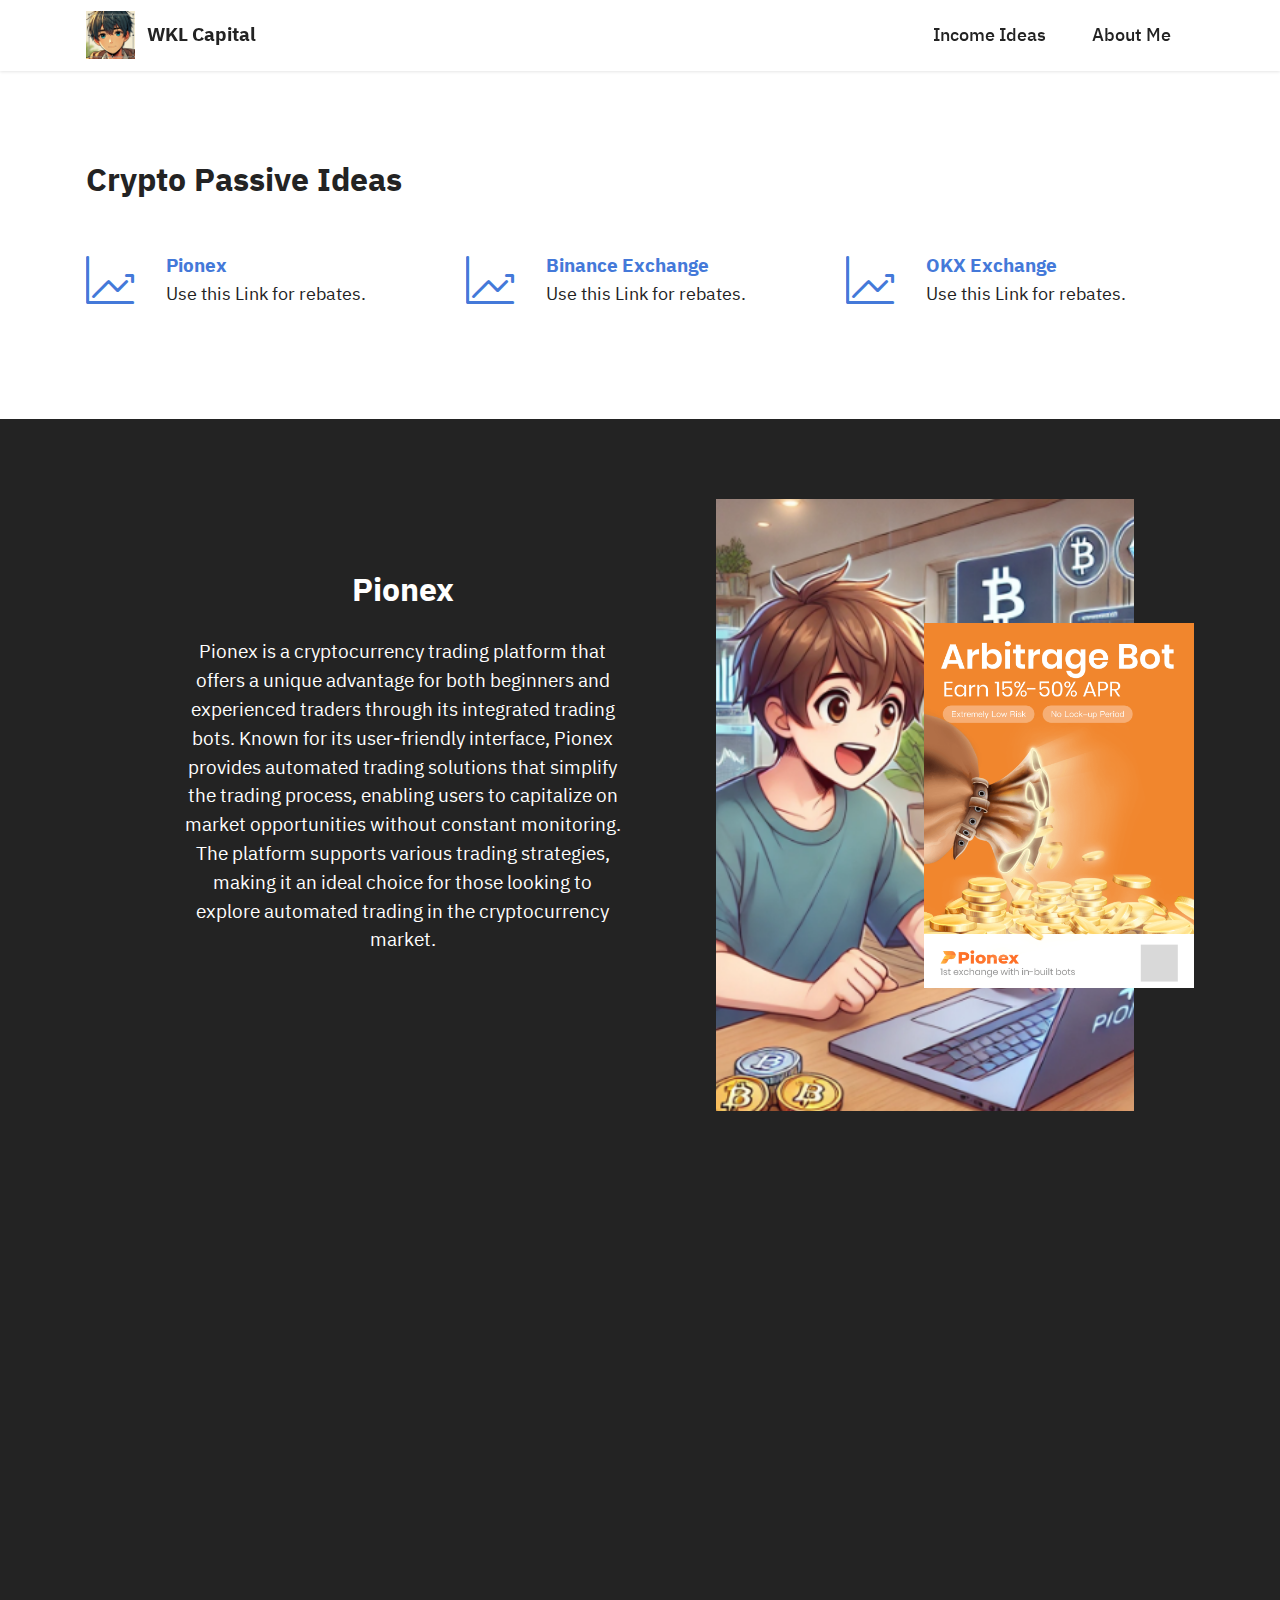
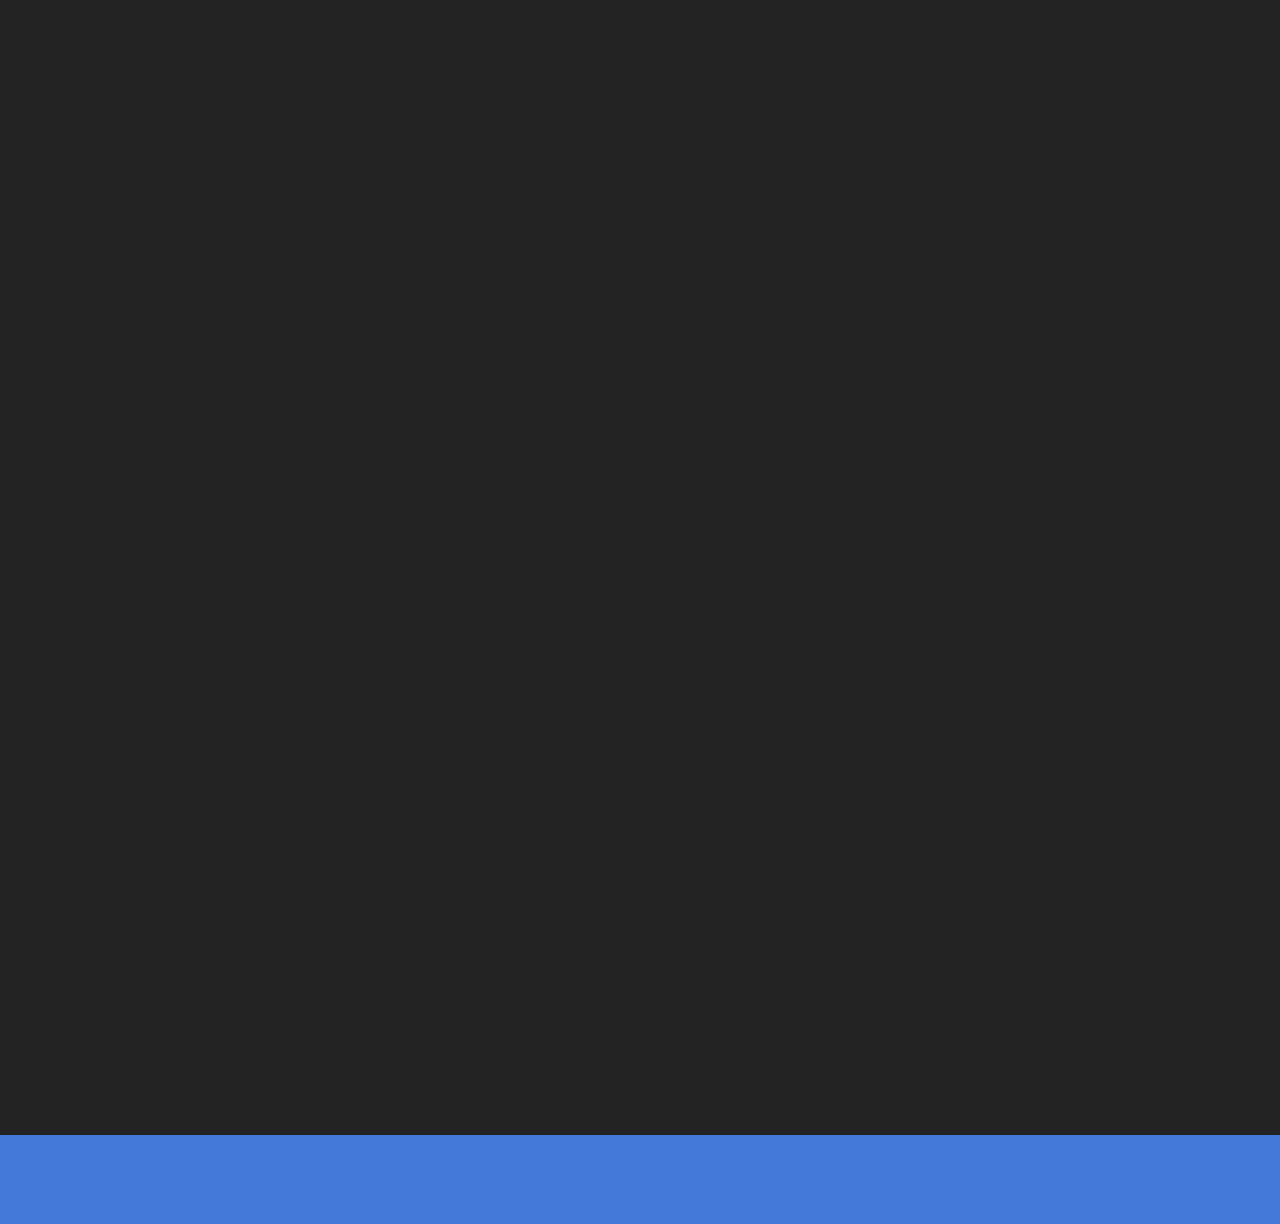
==== commit c5b823a5: "1" ====
--- a/index.html
+++ b/index.html
@@ -54,10 +54,10 @@
                 </div>
             </button>
             <div class="collapse navbar-collapse" id="navbarSupportedContent">
-                <ul class="navbar-nav nav-dropdown" data-app-modern-menu="true"><li class="nav-item"><a class="nav-link link text-black display-4" href="#">Income Ideas</a></li>
+                <ul class="navbar-nav nav-dropdown nav-right" data-app-modern-menu="true"><li class="nav-item"><a class="nav-link link text-black display-4" href="#">Income Ideas</a></li>
                     <li class="nav-item"><a class="nav-link link text-black text-primary display-4" href="aboutme.html">About Me</a></li></ul>
                 
-                <div class="navbar-buttons mbr-section-btn"><a class="btn btn-primary display-4" href="#">Quick Links</a></div>
+                
             </div>
         </div>
     </nav>
